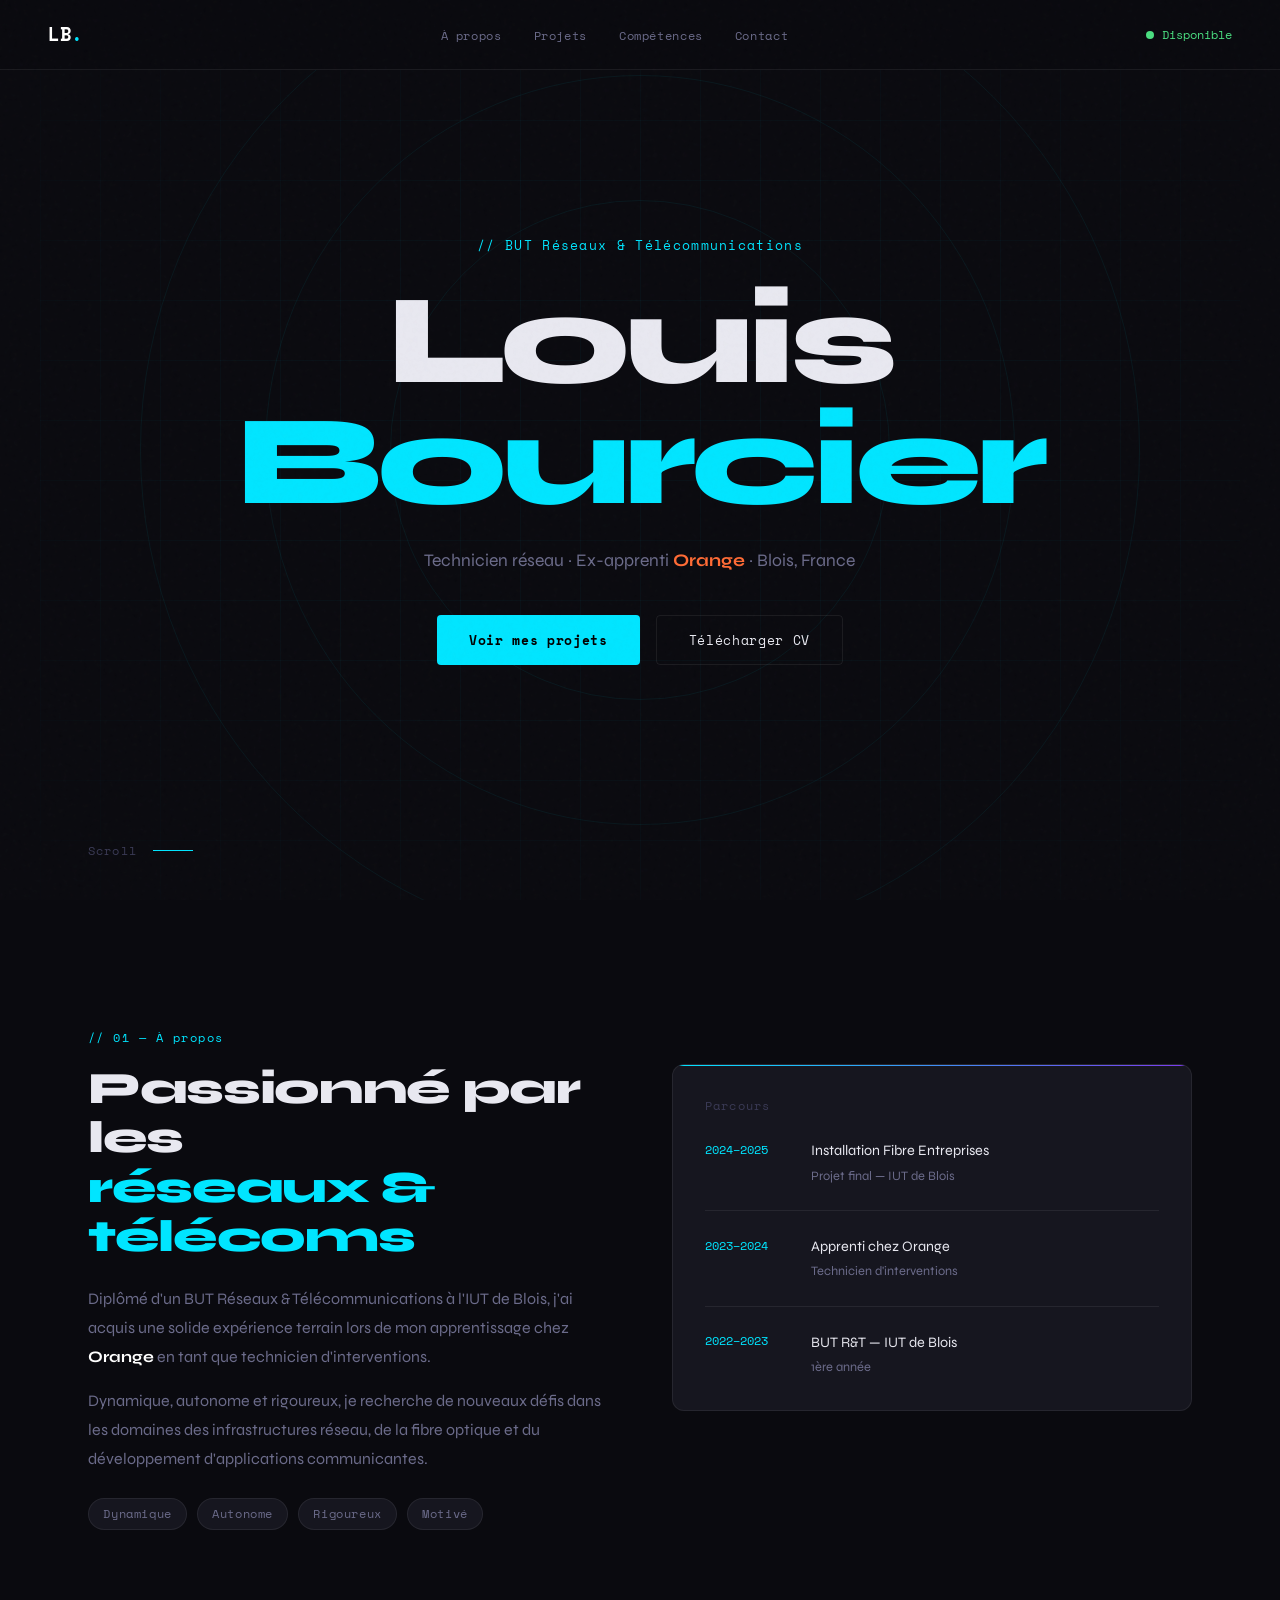
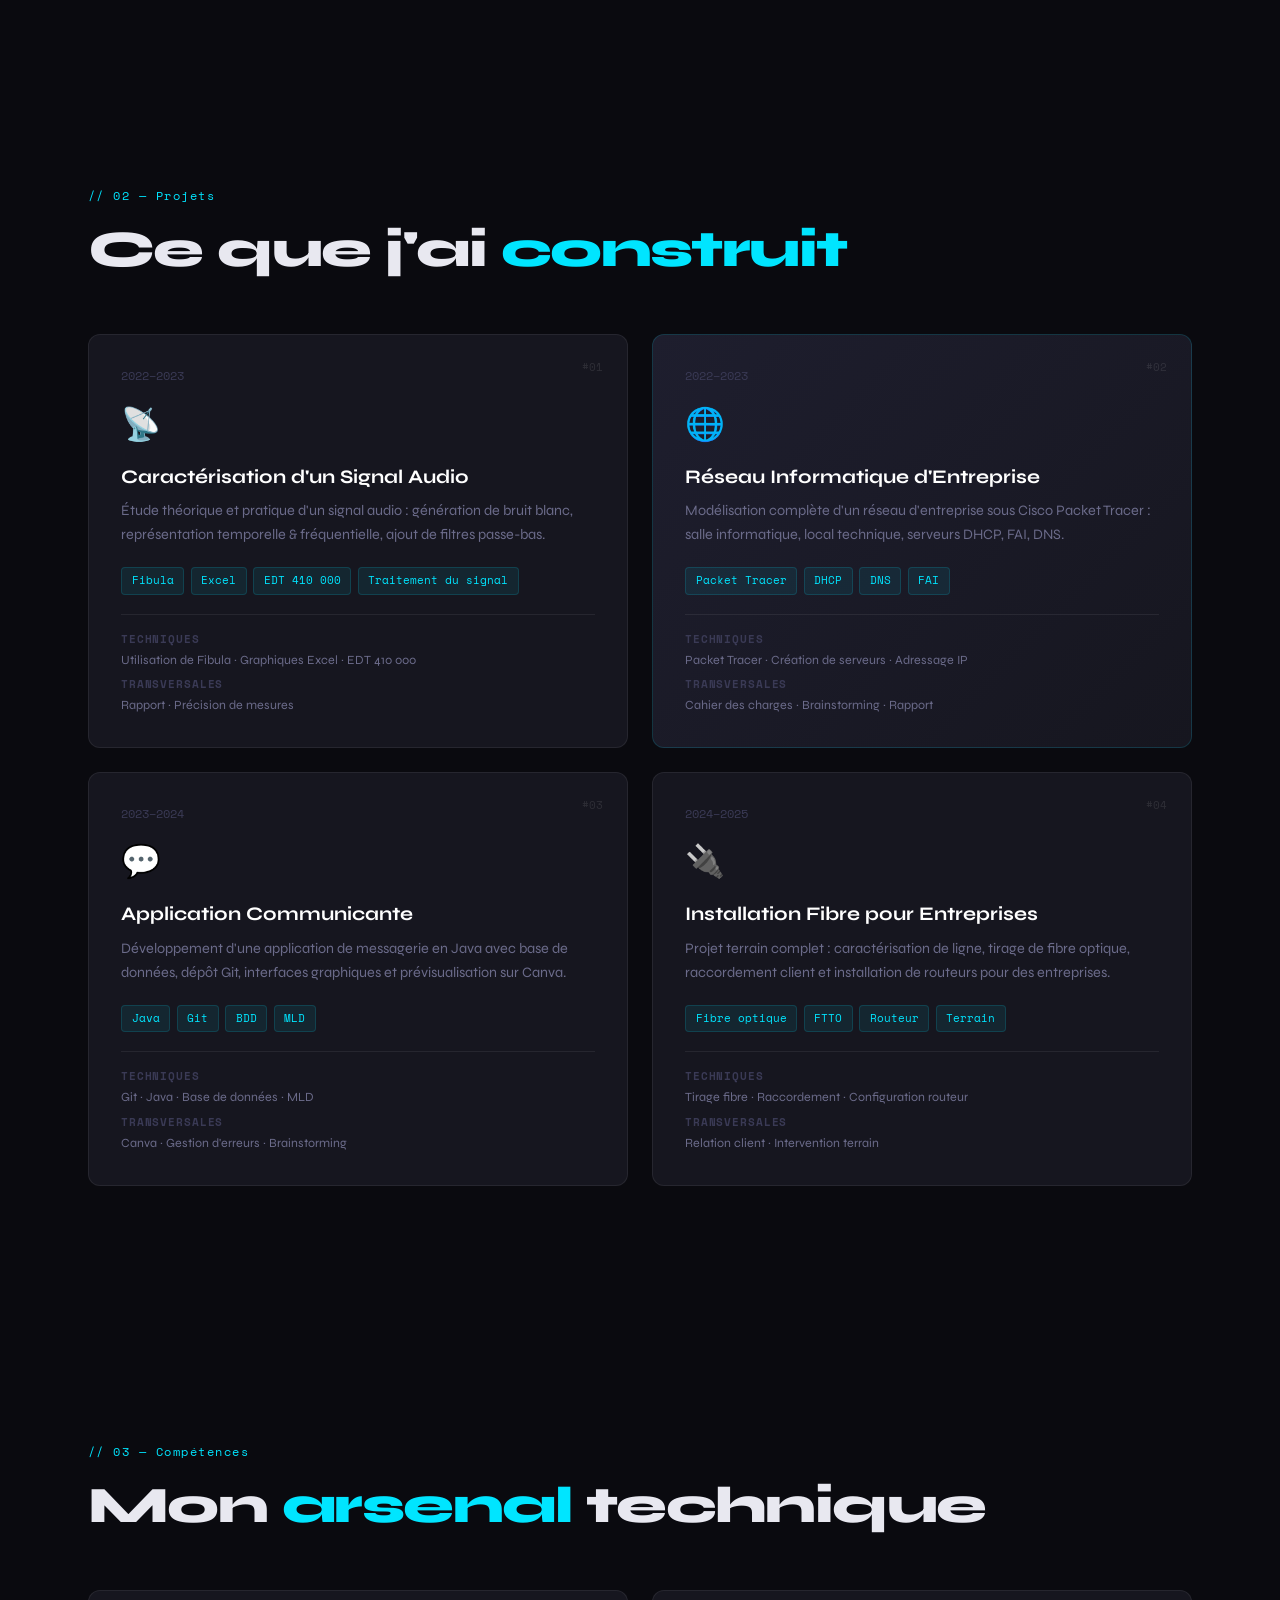
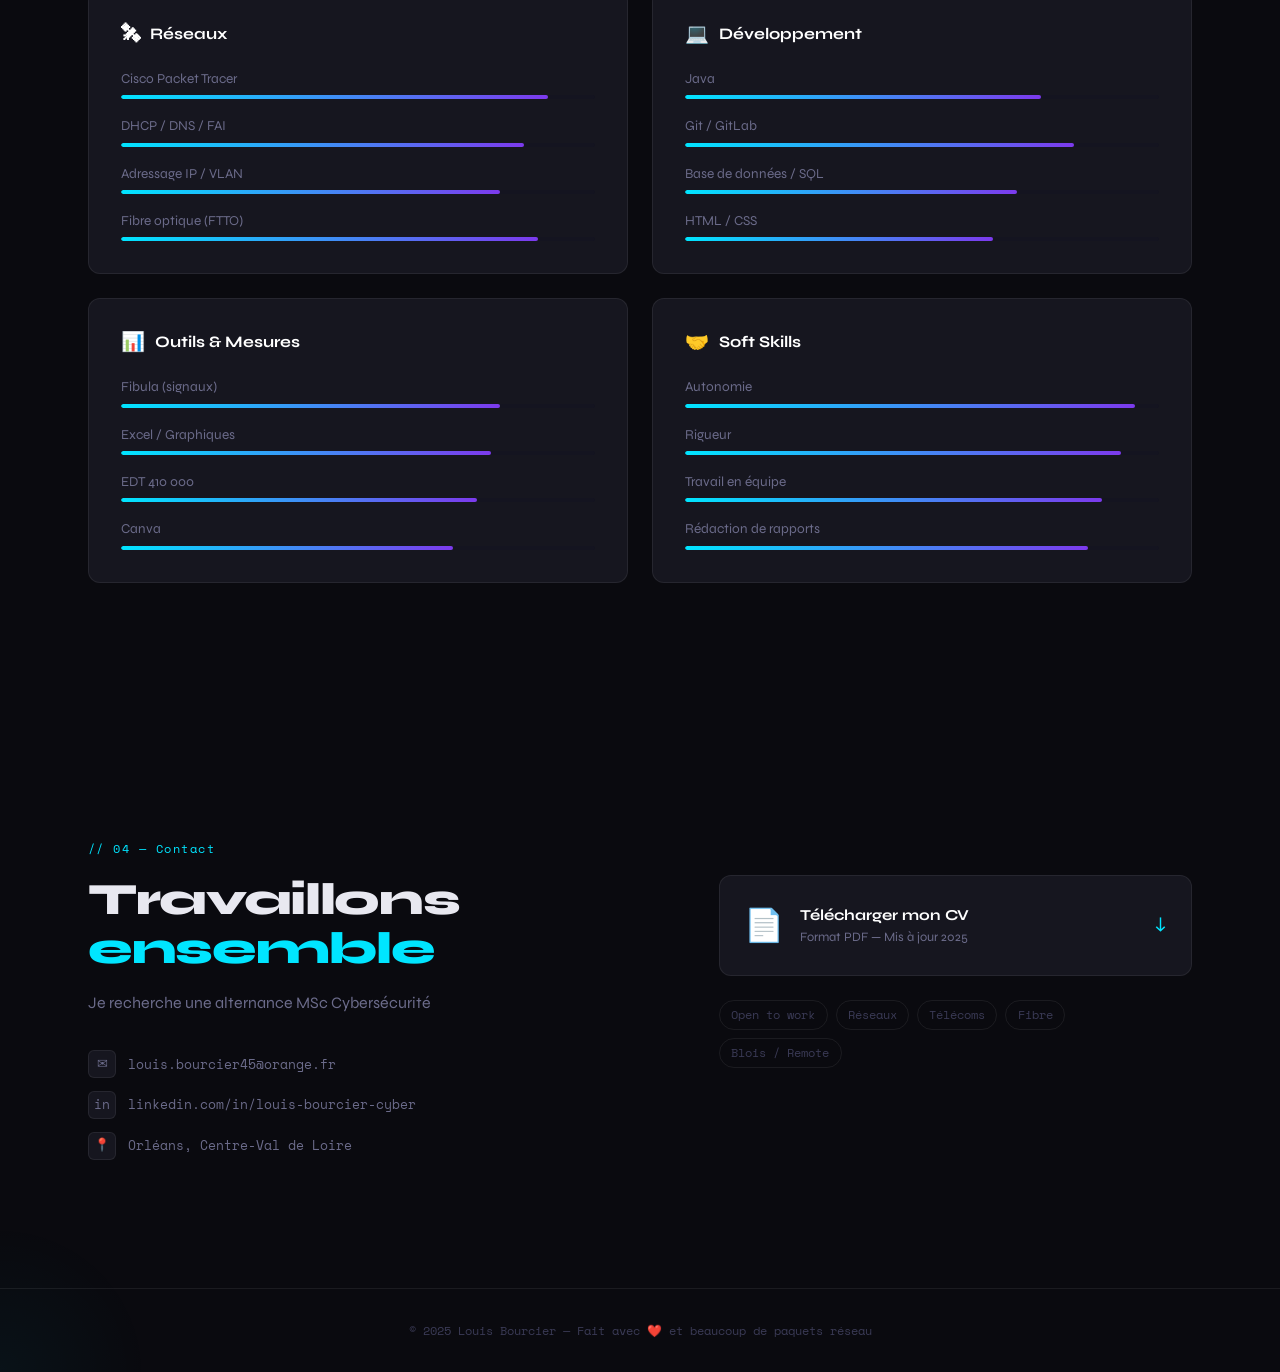
==== index.html @ 36429a31 "Suppression de vercel.json" ====
<!DOCTYPE html>
<html lang="fr">
<head>
  <meta charset="UTF-8" />
  <meta name="viewport" content="width=device-width, initial-scale=1.0" />
  <title>Louis Bourcier — Réseau & Télécommunications</title>
  <link rel="preconnect" href="https://fonts.googleapis.com">
  <link href="https://fonts.googleapis.com/css2?family=Space+Mono:wght@400;700&family=Syne:wght@400;600;800&display=swap" rel="stylesheet">
  <link rel="stylesheet" href="css/style.css" />
</head>
<body>

  <!-- NOISE OVERLAY -->
  <div class="noise"></div>

  <!-- NAV -->
  <nav id="nav">
    <div class="nav-logo">LB<span class="dot">.</span></div>
    <ul class="nav-links">
      <li><a href="#about">À propos</a></li>
      <li><a href="#projects">Projets</a></li>
      <li><a href="#skills">Compétences</a></li>
      <li><a href="#contact">Contact</a></li>
    </ul>
    <div class="nav-status"><span class="pulse"></span>Disponible</div>
  </nav>

  <!-- HERO -->
  <section id="hero">
    <div class="hero-grid-bg"></div>
    <div class="hero-content">
      <p class="hero-tag">// BUT Réseaux & Télécommunications</p>
      <h1 class="hero-title">
        <span class="line" data-delay="0">Louis</span>
        <span class="line accent" data-delay="100">Bourcier</span>
      </h1>
      <p class="hero-subtitle">Technicien réseau · Ex-apprenti <span class="orange">Orange</span> · Blois, France</p>
      <div class="hero-cta">
        <a href="#projects" class="btn btn-primary">Voir mes projets</a>
        <a href="cv.pdf" download class="btn btn-outline">Télécharger CV</a>
      </div>
    </div>
    <div class="hero-scroll">
      <span>Scroll</span>
      <div class="scroll-line"></div>
    </div>
    <div class="hero-deco">
      <div class="deco-ring r1"></div>
      <div class="deco-ring r2"></div>
      <div class="deco-ring r3"></div>
    </div>
  </section>

  <!-- ABOUT -->
  <section id="about">
    <div class="section-label">// 01 — À propos</div>
    <div class="about-grid">
      <div class="about-text">
        <h2>Passionné par les<br><em>réseaux & télécoms</em></h2>
        <p>Diplômé d'un BUT Réseaux & Télécommunications à l'IUT de Blois, j'ai acquis une solide expérience terrain lors de mon apprentissage chez <strong>Orange</strong> en tant que technicien d'interventions.</p>
        <p>Dynamique, autonome et rigoureux, je recherche de nouveaux défis dans les domaines des infrastructures réseau, de la fibre optique et du développement d'applications communicantes.</p>
        <div class="about-tags">
          <span>Dynamique</span>
          <span>Autonome</span>
          <span>Rigoureux</span>
          <span>Motivé</span>
        </div>
      </div>
      <div class="about-card">
        <div class="card-inner">
          <div class="card-label">Parcours</div>
          <ul class="timeline">
            <li>
              <span class="year">2024–2025</span>
              <span class="event">Installation Fibre Entreprises<br><small>Projet final — IUT de Blois</small></span>
            </li>
            <li>
              <span class="year">2023–2024</span>
              <span class="event">Apprenti chez Orange<br><small>Technicien d'interventions</small></span>
            </li>
            <li>
              <span class="year">2022–2023</span>
              <span class="event">BUT R&T — IUT de Blois<br><small>1ère année</small></span>
            </li>
          </ul>
        </div>
      </div>
    </div>
  </section>

  <!-- PROJECTS -->
  <section id="projects">
    <div class="section-label">// 02 — Projets</div>
    <h2 class="section-title">Ce que j'ai <em>construit</em></h2>
    <div class="projects-grid">

      <div class="project-card" data-index="01">
        <div class="project-year">2022–2023</div>
        <div class="project-icon">📡</div>
        <h3>Caractérisation d'un Signal Audio</h3>
        <p>Étude théorique et pratique d'un signal audio : génération de bruit blanc, représentation temporelle & fréquentielle, ajout de filtres passe-bas.</p>
        <div class="project-tags">
          <span>Fibula</span><span>Excel</span><span>EDT 410 000</span><span>Traitement du signal</span>
        </div>
        <div class="project-skills">
          <div><strong>Techniques</strong> Utilisation de Fibula · Graphiques Excel · EDT 410 000</div>
          <div><strong>Transversales</strong> Rapport · Précision de mesures</div>
        </div>
      </div>

      <div class="project-card featured" data-index="02">
        <div class="project-year">2022–2023</div>
        <div class="project-icon">🌐</div>
        <h3>Réseau Informatique d'Entreprise</h3>
        <p>Modélisation complète d'un réseau d'entreprise sous Cisco Packet Tracer : salle informatique, local technique, serveurs DHCP, FAI, DNS.</p>
        <div class="project-tags">
          <span>Packet Tracer</span><span>DHCP</span><span>DNS</span><span>FAI</span>
        </div>
        <div class="project-skills">
          <div><strong>Techniques</strong> Packet Tracer · Création de serveurs · Adressage IP</div>
          <div><strong>Transversales</strong> Cahier des charges · Brainstorming · Rapport</div>
        </div>
      </div>

      <div class="project-card" data-index="03">
        <div class="project-year">2023–2024</div>
        <div class="project-icon">💬</div>
        <h3>Application Communicante</h3>
        <p>Développement d'une application de messagerie en Java avec base de données, dépôt Git, interfaces graphiques et prévisualisation sur Canva.</p>
        <div class="project-tags">
          <span>Java</span><span>Git</span><span>BDD</span><span>MLD</span>
        </div>
        <div class="project-skills">
          <div><strong>Techniques</strong> Git · Java · Base de données · MLD</div>
          <div><strong>Transversales</strong> Canva · Gestion d'erreurs · Brainstorming</div>
        </div>
      </div>

      <div class="project-card" data-index="04">
        <div class="project-year">2024–2025</div>
        <div class="project-icon">🔌</div>
        <h3>Installation Fibre pour Entreprises</h3>
        <p>Projet terrain complet : caractérisation de ligne, tirage de fibre optique, raccordement client et installation de routeurs pour des entreprises.</p>
        <div class="project-tags">
          <span>Fibre optique</span><span>FTTO</span><span>Routeur</span><span>Terrain</span>
        </div>
        <div class="project-skills">
          <div><strong>Techniques</strong> Tirage fibre · Raccordement · Configuration routeur</div>
          <div><strong>Transversales</strong> Relation client · Intervention terrain</div>
        </div>
      </div>

    </div>
  </section>

  <!-- SKILLS -->
  <section id="skills">
    <div class="section-label">// 03 — Compétences</div>
    <h2 class="section-title">Mon <em>arsenal</em> technique</h2>
    <div class="skills-grid">
      <div class="skill-category">
        <h3><span class="cat-icon">🛰</span> Réseaux</h3>
        <ul>
          <li><span>Cisco Packet Tracer</span><div class="bar"><div style="width:90%"></div></div></li>
          <li><span>DHCP / DNS / FAI</span><div class="bar"><div style="width:85%"></div></div></li>
          <li><span>Adressage IP / VLAN</span><div class="bar"><div style="width:80%"></div></div></li>
          <li><span>Fibre optique (FTTO)</span><div class="bar"><div style="width:88%"></div></div></li>
        </ul>
      </div>
      <div class="skill-category">
        <h3><span class="cat-icon">💻</span> Développement</h3>
        <ul>
          <li><span>Java</span><div class="bar"><div style="width:75%"></div></div></li>
          <li><span>Git / GitLab</span><div class="bar"><div style="width:82%"></div></div></li>
          <li><span>Base de données / SQL</span><div class="bar"><div style="width:70%"></div></div></li>
          <li><span>HTML / CSS</span><div class="bar"><div style="width:65%"></div></div></li>
        </ul>
      </div>
      <div class="skill-category">
        <h3><span class="cat-icon">📊</span> Outils & Mesures</h3>
        <ul>
          <li><span>Fibula (signaux)</span><div class="bar"><div style="width:80%"></div></div></li>
          <li><span>Excel / Graphiques</span><div class="bar"><div style="width:78%"></div></div></li>
          <li><span>EDT 410 000</span><div class="bar"><div style="width:75%"></div></div></li>
          <li><span>Canva</span><div class="bar"><div style="width:70%"></div></div></li>
        </ul>
      </div>
      <div class="skill-category">
        <h3><span class="cat-icon">🤝</span> Soft Skills</h3>
        <ul>
          <li><span>Autonomie</span><div class="bar"><div style="width:95%"></div></div></li>
          <li><span>Rigueur</span><div class="bar"><div style="width:92%"></div></div></li>
          <li><span>Travail en équipe</span><div class="bar"><div style="width:88%"></div></div></li>
          <li><span>Rédaction de rapports</span><div class="bar"><div style="width:85%"></div></div></li>
        </ul>
      </div>
    </div>
  </section>

  <!-- CONTACT -->
  <section id="contact">
    <div class="section-label">// 04 — Contact</div>
    <div class="contact-wrapper">
      <div class="contact-left">
        <h2>Travaillons<br><em>ensemble</em></h2>
        <p>Je recherche une alternance MSc Cybersécurité</p>
        <div class="contact-info">
          <a href="mailto:louis.bourcier@email.com" class="contact-link">
            <span class="link-icon">✉</span>
            louis.bourcier45@orange.fr
          </a>
          <a href="https://linkedin.com/in/louisbourcier" target="_blank" class="contact-link">
            <span class="link-icon">in</span>
            linkedin.com/in/louis-bourcier-cyber
          </a>
          <div class="contact-link">
            <span class="link-icon">📍</span>
            Orléans, Centre-Val de Loire
          </div>
        </div>
      </div>
      <div class="contact-right">
        <a href="Curriculum-Vitae-BOURCIER-Louis.pdf" download class="cv-download-card">
          <div class="cv-icon">📄</div>
          <div>
            <strong>Télécharger mon CV</strong>
            <p>Format PDF — Mis à jour 2025</p>
          </div>
          <span class="cv-arrow">↓</span>
        </a>
        <div class="contact-tags">
          <span>Open to work</span>
          <span>Réseaux</span>
          <span>Télécoms</span>
          <span>Fibre</span>
          <span>Blois / Remote</span>
        </div>
      </div>
    </div>
  </section>

  <!-- FOOTER -->
  <footer>
    <p>© 2025 Louis Bourcier — Fait avec ❤️ et beaucoup de paquets réseau</p>
  </footer>

  <script src="js/script.js"></script>
</body>
</html>
---- css/style.css ----
/* ===========================
   VARIABLES & RESET
=========================== */
:root {
  --bg: #0a0a0f;
  --bg2: #0f0f1a;
  --bg3: #141420;
  --surface: #16161f;
  --surface2: #1e1e2e;
  --border: rgba(255,255,255,0.07);
  --accent: #00e5ff;
  --accent2: #7c3aed;
  --orange: #ff6b35;
  --text: #e8e8f0;
  --text-muted: #6b6b8a;
  --text-dim: #3a3a55;
  --font-display: 'Syne', sans-serif;
  --font-mono: 'Space Mono', monospace;
}

*, *::before, *::after { box-sizing: border-box; margin: 0; padding: 0; }

html { scroll-behavior: smooth; }

body {
  background: var(--bg);
  color: var(--text);
  font-family: var(--font-display);
  overflow-x: hidden;
  line-height: 1.6;
}

/* NOISE TEXTURE */
.noise {
  position: fixed; inset: 0; pointer-events: none; z-index: 9999;
  background-image: url("data:image/svg+xml,%3Csvg viewBox='0 0 200 200' xmlns='http://www.w3.org/2000/svg'%3E%3Cfilter id='n'%3E%3CfeTurbulence type='fractalNoise' baseFrequency='0.9' numOctaves='4' stitchTiles='stitch'/%3E%3C/filter%3E%3Crect width='100%25' height='100%25' filter='url(%23n)' opacity='0.04'/%3E%3C/svg%3E");
  opacity: 0.5;
}

/* ===========================
   TYPOGRAPHY
=========================== */
h1, h2, h3 { font-family: var(--font-display); line-height: 1.1; }
em { font-style: normal; color: var(--accent); }
strong { color: #fff; }
.accent { color: var(--accent); }
.orange { color: var(--orange); font-weight: 700; }

/* ===========================
   NAV
=========================== */
#nav {
  position: fixed; top: 0; left: 0; right: 0; z-index: 100;
  display: flex; align-items: center; justify-content: space-between;
  padding: 1.2rem 3rem;
  background: rgba(10,10,15,0.85);
  backdrop-filter: blur(16px);
  border-bottom: 1px solid var(--border);
  transition: all 0.3s ease;
}

.nav-logo {
  font-family: var(--font-mono);
  font-size: 1.2rem;
  font-weight: 700;
  color: #fff;
  letter-spacing: -0.02em;
}
.nav-logo .dot { color: var(--accent); }

.nav-links { display: flex; gap: 2rem; list-style: none; }
.nav-links a {
  font-family: var(--font-mono);
  font-size: 0.78rem;
  color: var(--text-muted);
  text-decoration: none;
  letter-spacing: 0.05em;
  transition: color 0.2s;
}
.nav-links a:hover { color: var(--accent); }

.nav-status {
  display: flex; align-items: center; gap: 0.5rem;
  font-family: var(--font-mono);
  font-size: 0.75rem;
  color: #4ade80;
}
.pulse {
  width: 8px; height: 8px; border-radius: 50%; background: #4ade80;
  animation: pulse 2s ease infinite;
}
@keyframes pulse {
  0%, 100% { opacity: 1; box-shadow: 0 0 0 0 rgba(74,222,128,0.4); }
  50% { opacity: 0.7; box-shadow: 0 0 0 6px rgba(74,222,128,0); }
}

/* ===========================
   HERO
=========================== */
#hero {
  position: relative; min-height: 100vh;
  display: flex; align-items: center; justify-content: center;
  overflow: hidden;
  padding: 0 3rem;
}

.hero-grid-bg {
  position: absolute; inset: 0;
  background-image:
    linear-gradient(rgba(0,229,255,0.03) 1px, transparent 1px),
    linear-gradient(90deg, rgba(0,229,255,0.03) 1px, transparent 1px);
  background-size: 60px 60px;
  mask-image: radial-gradient(ellipse 80% 80% at 50% 50%, black 40%, transparent 100%);
}

.hero-content {
  position: relative; z-index: 2;
  text-align: center; max-width: 860px;
}

.hero-tag {
  font-family: var(--font-mono);
  font-size: 0.82rem;
  color: var(--accent);
  letter-spacing: 0.1em;
  margin-bottom: 1.5rem;
  opacity: 0; animation: fadeUp 0.6s 0.2s forwards;
}

.hero-title {
  font-size: clamp(4rem, 10vw, 9rem);
  font-weight: 800;
  line-height: 0.95;
  letter-spacing: -0.04em;
  margin-bottom: 1.5rem;
}

.hero-title .line {
  display: block;
  opacity: 0;
  transform: translateY(40px);
  animation: fadeUp 0.7s forwards;
}
.hero-title .line:nth-child(1) { animation-delay: 0.3s; }
.hero-title .line:nth-child(2) { animation-delay: 0.5s; }

.hero-subtitle {
  font-size: 1.1rem;
  color: var(--text-muted);
  margin-bottom: 2.5rem;
  opacity: 0; animation: fadeUp 0.6s 0.7s forwards;
}

.hero-cta {
  display: flex; gap: 1rem; justify-content: center;
  opacity: 0; animation: fadeUp 0.6s 0.9s forwards;
}

/* BUTTONS */
.btn {
  display: inline-flex; align-items: center; gap: 0.5rem;
  padding: 0.85rem 2rem;
  font-family: var(--font-mono);
  font-size: 0.82rem;
  letter-spacing: 0.05em;
  text-decoration: none;
  border-radius: 4px;
  transition: all 0.25s ease;
  cursor: pointer;
}
.btn-primary {
  background: var(--accent);
  color: #000;
  font-weight: 700;
}
.btn-primary:hover {
  background: #fff;
  transform: translateY(-2px);
  box-shadow: 0 0 30px rgba(0,229,255,0.4);
}
.btn-outline {
  border: 1px solid var(--border);
  color: var(--text);
  background: transparent;
}
.btn-outline:hover {
  border-color: var(--accent);
  color: var(--accent);
  transform: translateY(-2px);
}

/* SCROLL INDICATOR */
.hero-scroll {
  position: absolute; bottom: 2.5rem; left: 3rem;
  display: flex; align-items: center; gap: 1rem;
  font-family: var(--font-mono);
  font-size: 0.72rem;
  color: var(--text-dim);
  letter-spacing: 0.1em;
  opacity: 0; animation: fadeUp 0.6s 1.2s forwards;
}
.scroll-line {
  width: 40px; height: 1px; background: var(--text-dim);
  position: relative; overflow: hidden;
}
.scroll-line::after {
  content: ''; position: absolute; inset: 0;
  background: var(--accent);
  animation: scrollSlide 2s 1.5s ease-in-out infinite;
}
@keyframes scrollSlide {
  0% { transform: translateX(-100%); }
  50% { transform: translateX(0); }
  100% { transform: translateX(100%); }
}

/* HERO DECO RINGS */
.hero-deco { position: absolute; inset: 0; pointer-events: none; }
.deco-ring {
  position: absolute; border-radius: 50%;
  border: 1px solid rgba(0,229,255,0.06);
  animation: rotate 20s linear infinite;
}
.r1 { width: 500px; height: 500px; top: 50%; left: 50%; transform: translate(-50%,-50%); }
.r2 { width: 750px; height: 750px; top: 50%; left: 50%; transform: translate(-50%,-50%); animation-duration: 35s; animation-direction: reverse; }
.r3 { width: 1000px; height: 1000px; top: 50%; left: 50%; transform: translate(-50%,-50%); animation-duration: 50s; }
@keyframes rotate {
  from { transform: translate(-50%,-50%) rotate(0deg); }
  to { transform: translate(-50%,-50%) rotate(360deg); }
}

/* ===========================
   SECTION COMMON
=========================== */
section {
  padding: 8rem 3rem;
  max-width: 1200px;
  margin: 0 auto;
}

.section-label {
  font-family: var(--font-mono);
  font-size: 0.78rem;
  color: var(--accent);
  letter-spacing: 0.12em;
  margin-bottom: 1rem;
}

.section-title {
  font-size: clamp(2.2rem, 4vw, 3.5rem);
  font-weight: 800;
  letter-spacing: -0.03em;
  margin-bottom: 3.5rem;
}

/* ===========================
   ABOUT
=========================== */
.about-grid {
  display: grid;
  grid-template-columns: 1fr 1fr;
  gap: 4rem;
  align-items: start;
}

.about-text h2 {
  font-size: clamp(2rem, 3.5vw, 2.8rem);
  font-weight: 800;
  letter-spacing: -0.03em;
  margin-bottom: 1.5rem;
}

.about-text p {
  color: var(--text-muted);
  margin-bottom: 1rem;
  line-height: 1.8;
}

.about-tags {
  display: flex; flex-wrap: wrap; gap: 0.6rem;
  margin-top: 1.5rem;
}
.about-tags span {
  font-family: var(--font-mono);
  font-size: 0.75rem;
  padding: 0.35rem 0.9rem;
  border: 1px solid var(--border);
  border-radius: 100px;
  color: var(--text-muted);
  background: var(--surface);
  letter-spacing: 0.05em;
}

.about-card {
  background: var(--surface);
  border: 1px solid var(--border);
  border-radius: 12px;
  padding: 2rem;
  position: relative;
  overflow: hidden;
}
.about-card::before {
  content: ''; position: absolute;
  top: -1px; left: 0; right: 0; height: 2px;
  background: linear-gradient(90deg, var(--accent), var(--accent2));
}

.card-label {
  font-family: var(--font-mono);
  font-size: 0.72rem;
  color: var(--text-dim);
  letter-spacing: 0.1em;
  margin-bottom: 1.5rem;
}

.timeline { list-style: none; display: flex; flex-direction: column; gap: 1.5rem; }
.timeline li {
  display: flex; gap: 1rem; align-items: flex-start;
  padding-bottom: 1.5rem;
  border-bottom: 1px solid var(--border);
}
.timeline li:last-child { border-bottom: none; padding-bottom: 0; }

.year {
  font-family: var(--font-mono);
  font-size: 0.72rem;
  color: var(--accent);
  white-space: nowrap;
  padding-top: 0.1rem;
  min-width: 90px;
}

.event { font-size: 0.9rem; color: var(--text); }
.event small { display: block; color: var(--text-muted); font-size: 0.8rem; margin-top: 0.2rem; }

/* ===========================
   PROJECTS
=========================== */
#projects { max-width: 1200px; }

.projects-grid {
  display: grid;
  grid-template-columns: repeat(2, 1fr);
  gap: 1.5rem;
}

.project-card {
  background: var(--surface);
  border: 1px solid var(--border);
  border-radius: 12px;
  padding: 2rem;
  position: relative;
  overflow: hidden;
  transition: all 0.3s ease;
  cursor: default;
}

.project-card::after {
  content: ''; position: absolute;
  inset: 0; border-radius: 12px;
  background: radial-gradient(circle at 50% 0%, rgba(0,229,255,0.05), transparent 60%);
  opacity: 0; transition: opacity 0.3s;
}

.project-card:hover { border-color: rgba(0,229,255,0.25); transform: translateY(-4px); }
.project-card:hover::after { opacity: 1; }

.project-card.featured {
  border-color: rgba(0,229,255,0.15);
  background: linear-gradient(135deg, var(--surface2), var(--surface));
}

.project-index {
  position: absolute; top: 1.5rem; right: 1.5rem;
  font-family: var(--font-mono);
  font-size: 0.72rem;
  color: var(--text-dim);
}

.project-year {
  font-family: var(--font-mono);
  font-size: 0.72rem;
  color: var(--text-dim);
  margin-bottom: 0.8rem;
}

.project-icon {
  font-size: 2rem;
  margin-bottom: 1rem;
  display: block;
}

.project-card h3 {
  font-size: 1.2rem;
  font-weight: 700;
  margin-bottom: 0.75rem;
  color: #fff;
}

.project-card p {
  font-size: 0.9rem;
  color: var(--text-muted);
  line-height: 1.7;
  margin-bottom: 1.2rem;
}

.project-tags {
  display: flex; flex-wrap: wrap; gap: 0.4rem;
  margin-bottom: 1.2rem;
}
.project-tags span {
  font-family: var(--font-mono);
  font-size: 0.68rem;
  padding: 0.25rem 0.6rem;
  background: rgba(0,229,255,0.08);
  border: 1px solid rgba(0,229,255,0.15);
  border-radius: 4px;
  color: var(--accent);
}

.project-skills {
  border-top: 1px solid var(--border);
  padding-top: 1rem;
  display: flex; flex-direction: column; gap: 0.4rem;
}
.project-skills div {
  font-size: 0.78rem;
  color: var(--text-muted);
}
.project-skills strong {
  font-family: var(--font-mono);
  font-size: 0.68rem;
  color: var(--text-dim);
  text-transform: uppercase;
  letter-spacing: 0.08em;
  display: block;
  margin-bottom: 0.1rem;
}

/* ===========================
   SKILLS
=========================== */
.skills-grid {
  display: grid;
  grid-template-columns: repeat(2, 1fr);
  gap: 1.5rem;
}

.skill-category {
  background: var(--surface);
  border: 1px solid var(--border);
  border-radius: 12px;
  padding: 2rem;
}

.skill-category h3 {
  font-size: 1rem;
  font-weight: 700;
  margin-bottom: 1.5rem;
  display: flex; align-items: center; gap: 0.6rem;
  color: #fff;
}
.cat-icon { font-size: 1.2rem; }

.skill-category ul { list-style: none; display: flex; flex-direction: column; gap: 1rem; }

.skill-category li {
  display: flex; flex-direction: column; gap: 0.35rem;
}

.skill-category li span {
  font-size: 0.85rem;
  color: var(--text-muted);
}

.bar {
  height: 4px; background: var(--bg3); border-radius: 2px; overflow: hidden;
}
.bar div {
  height: 100%;
  background: linear-gradient(90deg, var(--accent), var(--accent2));
  border-radius: 2px;
  transform: scaleX(0);
  transform-origin: left;
  transition: transform 1s cubic-bezier(0.16, 1, 0.3, 1);
}
.bar.animated div { transform: scaleX(1); }

/* ===========================
   CONTACT
=========================== */
#contact { max-width: 1200px; }

.contact-wrapper {
  display: grid;
  grid-template-columns: 1.2fr 1fr;
  gap: 4rem;
  align-items: start;
}

.contact-left h2 {
  font-size: clamp(2rem, 3.5vw, 3rem);
  font-weight: 800;
  letter-spacing: -0.03em;
  margin-bottom: 1rem;
}

.contact-left p {
  color: var(--text-muted);
  line-height: 1.8;
  margin-bottom: 2rem;
}

.contact-info { display: flex; flex-direction: column; gap: 0.8rem; }

.contact-link {
  display: flex; align-items: center; gap: 0.75rem;
  font-family: var(--font-mono);
  font-size: 0.82rem;
  color: var(--text-muted);
  text-decoration: none;
  transition: color 0.2s;
}
.contact-link:hover { color: var(--accent); }

.link-icon {
  width: 28px; height: 28px;
  display: flex; align-items: center; justify-content: center;
  background: var(--surface);
  border: 1px solid var(--border);
  border-radius: 6px;
  font-size: 0.8rem;
  flex-shrink: 0;
}

.cv-download-card {
  display: flex; align-items: center; gap: 1rem;
  background: var(--surface);
  border: 1px solid var(--border);
  border-radius: 12px;
  padding: 1.5rem;
  text-decoration: none;
  color: var(--text);
  transition: all 0.25s ease;
  margin-bottom: 1.5rem;
}
.cv-download-card:hover {
  border-color: var(--accent);
  transform: translateY(-2px);
  box-shadow: 0 8px 30px rgba(0,229,255,0.1);
}
.cv-icon { font-size: 2rem; }
.cv-download-card strong { display: block; font-size: 0.95rem; color: #fff; }
.cv-download-card p { font-size: 0.8rem; color: var(--text-muted); margin: 0; }
.cv-arrow {
  margin-left: auto;
  font-size: 1.2rem;
  color: var(--accent);
}

.contact-tags {
  display: flex; flex-wrap: wrap; gap: 0.5rem;
}
.contact-tags span {
  font-family: var(--font-mono);
  font-size: 0.72rem;
  padding: 0.3rem 0.7rem;
  border: 1px solid var(--border);
  border-radius: 100px;
  color: var(--text-dim);
}

/* ===========================
   FOOTER
=========================== */
footer {
  text-align: center;
  padding: 2rem;
  border-top: 1px solid var(--border);
  font-family: var(--font-mono);
  font-size: 0.75rem;
  color: var(--text-dim);
}

/* ===========================
   ANIMATIONS
=========================== */
@keyframes fadeUp {
  from { opacity: 0; transform: translateY(30px); }
  to { opacity: 1; transform: translateY(0); }
}

.reveal {
  opacity: 0;
  transform: translateY(30px);
  transition: opacity 0.7s ease, transform 0.7s ease;
}
.reveal.visible {
  opacity: 1;
  transform: translateY(0);
}

/* ===========================
   RESPONSIVE
=========================== */
@media (max-width: 900px) {
  #nav { padding: 1rem 1.5rem; }
  .nav-links { display: none; }

  section { padding: 5rem 1.5rem; }

  .about-grid,
  .projects-grid,
  .skills-grid,
  .contact-wrapper {
    grid-template-columns: 1fr;
  }

  .hero-title { font-size: clamp(3rem, 14vw, 5rem); }
  .hero-cta { flex-direction: column; align-items: center; }
  .hero-scroll { display: none; }
}

@media (max-width: 600px) {
  .deco-ring { display: none; }
}
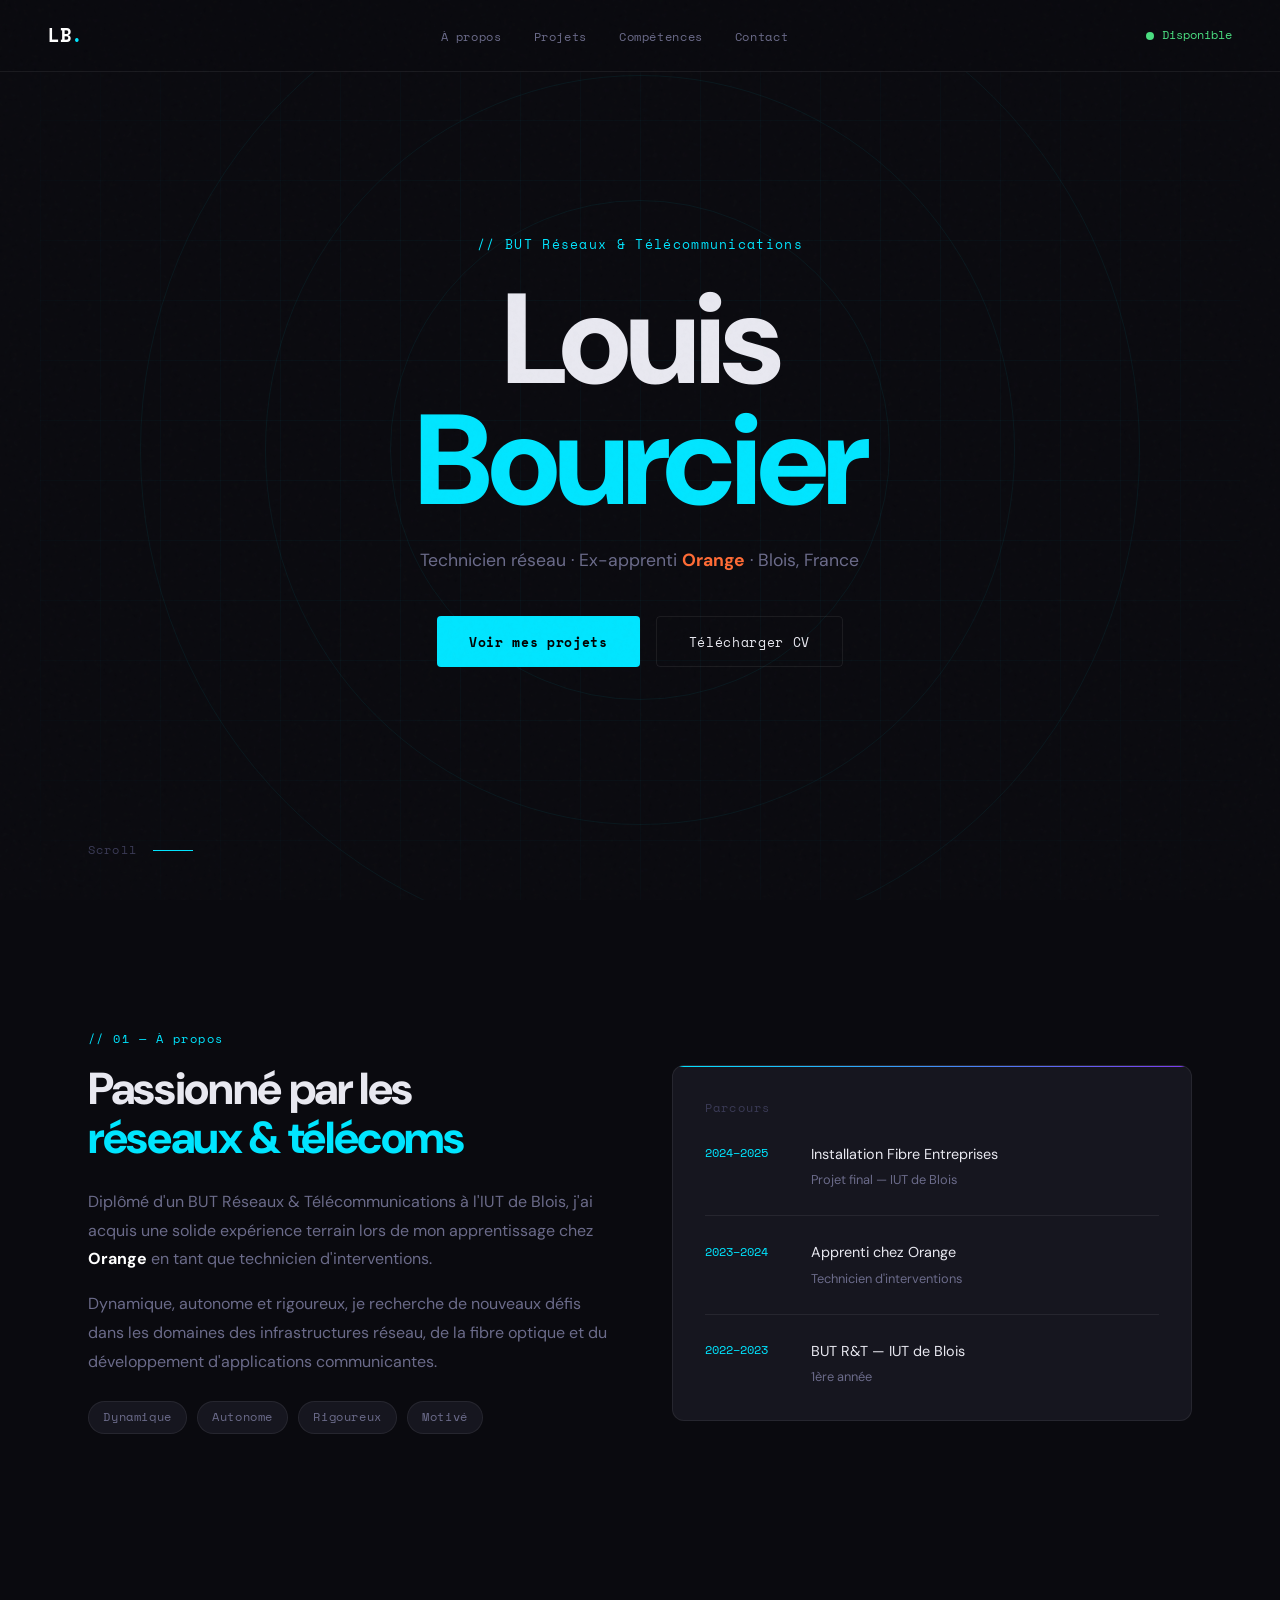
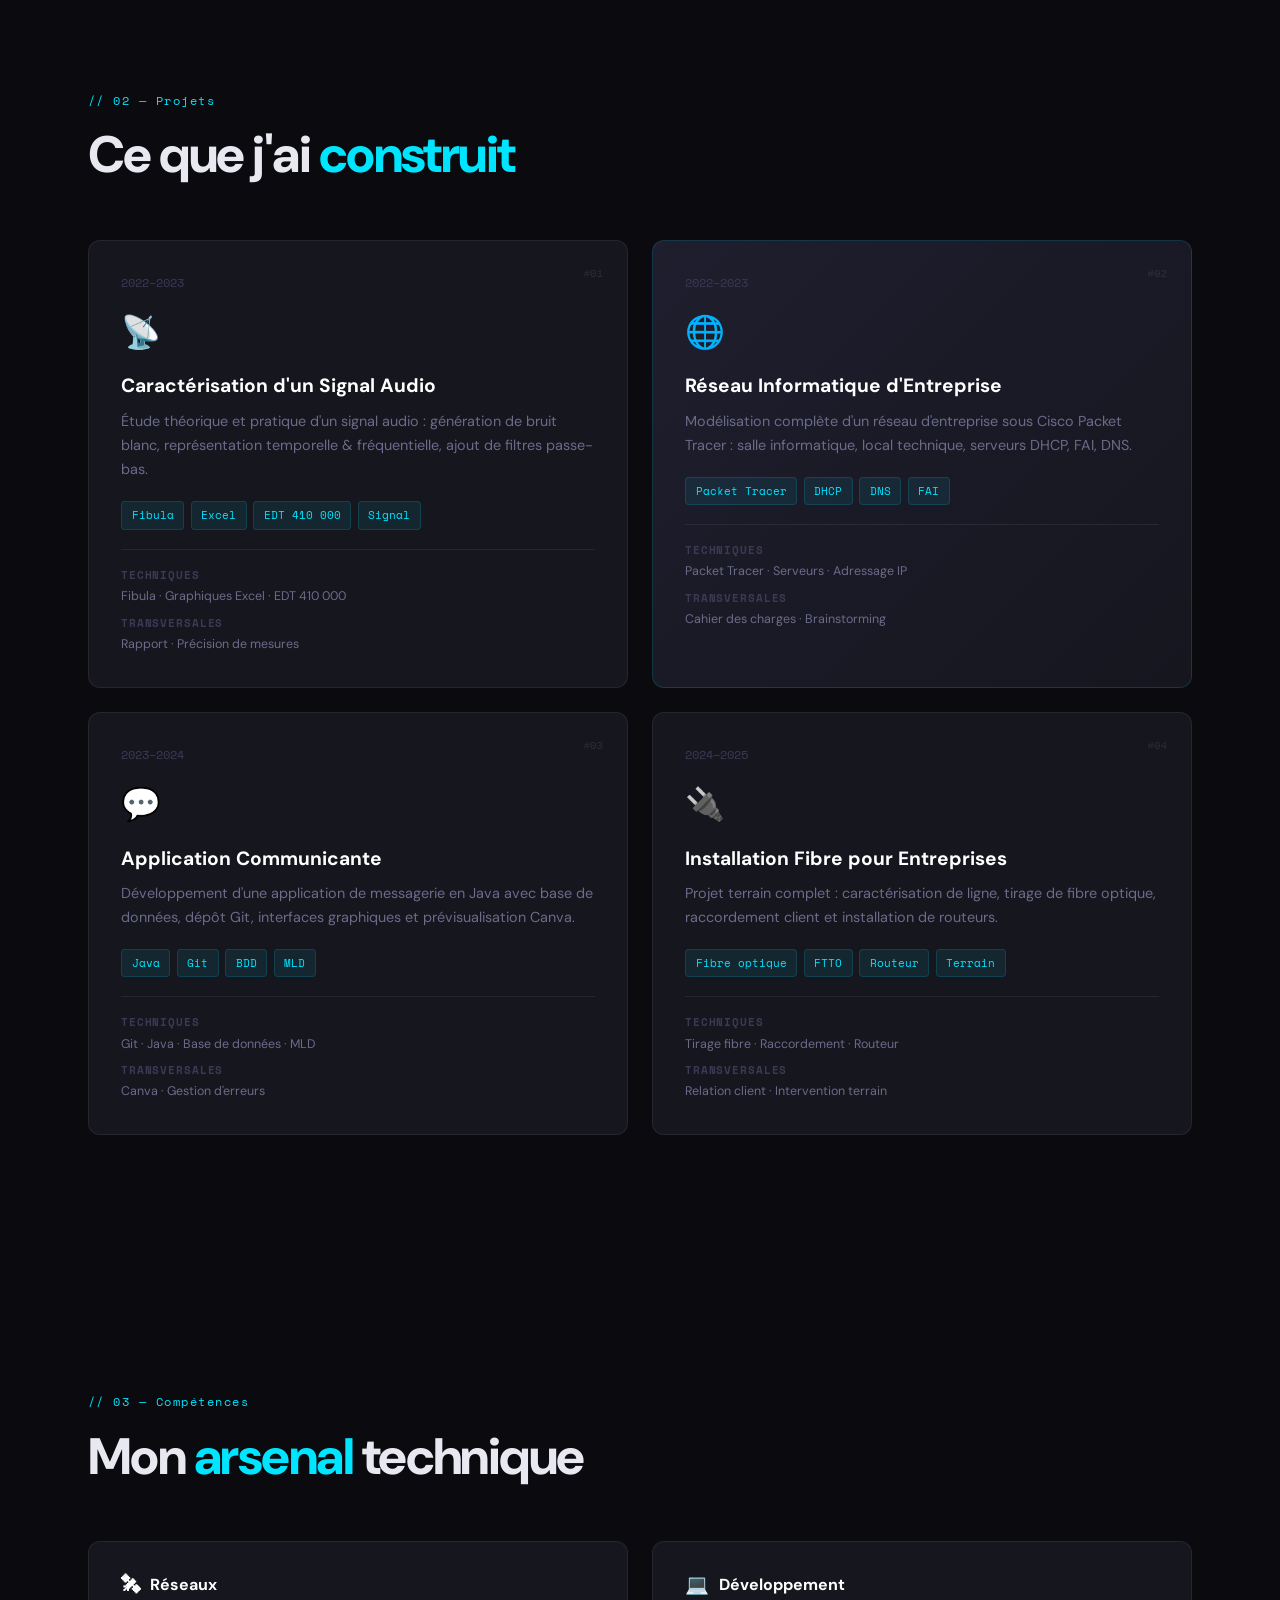
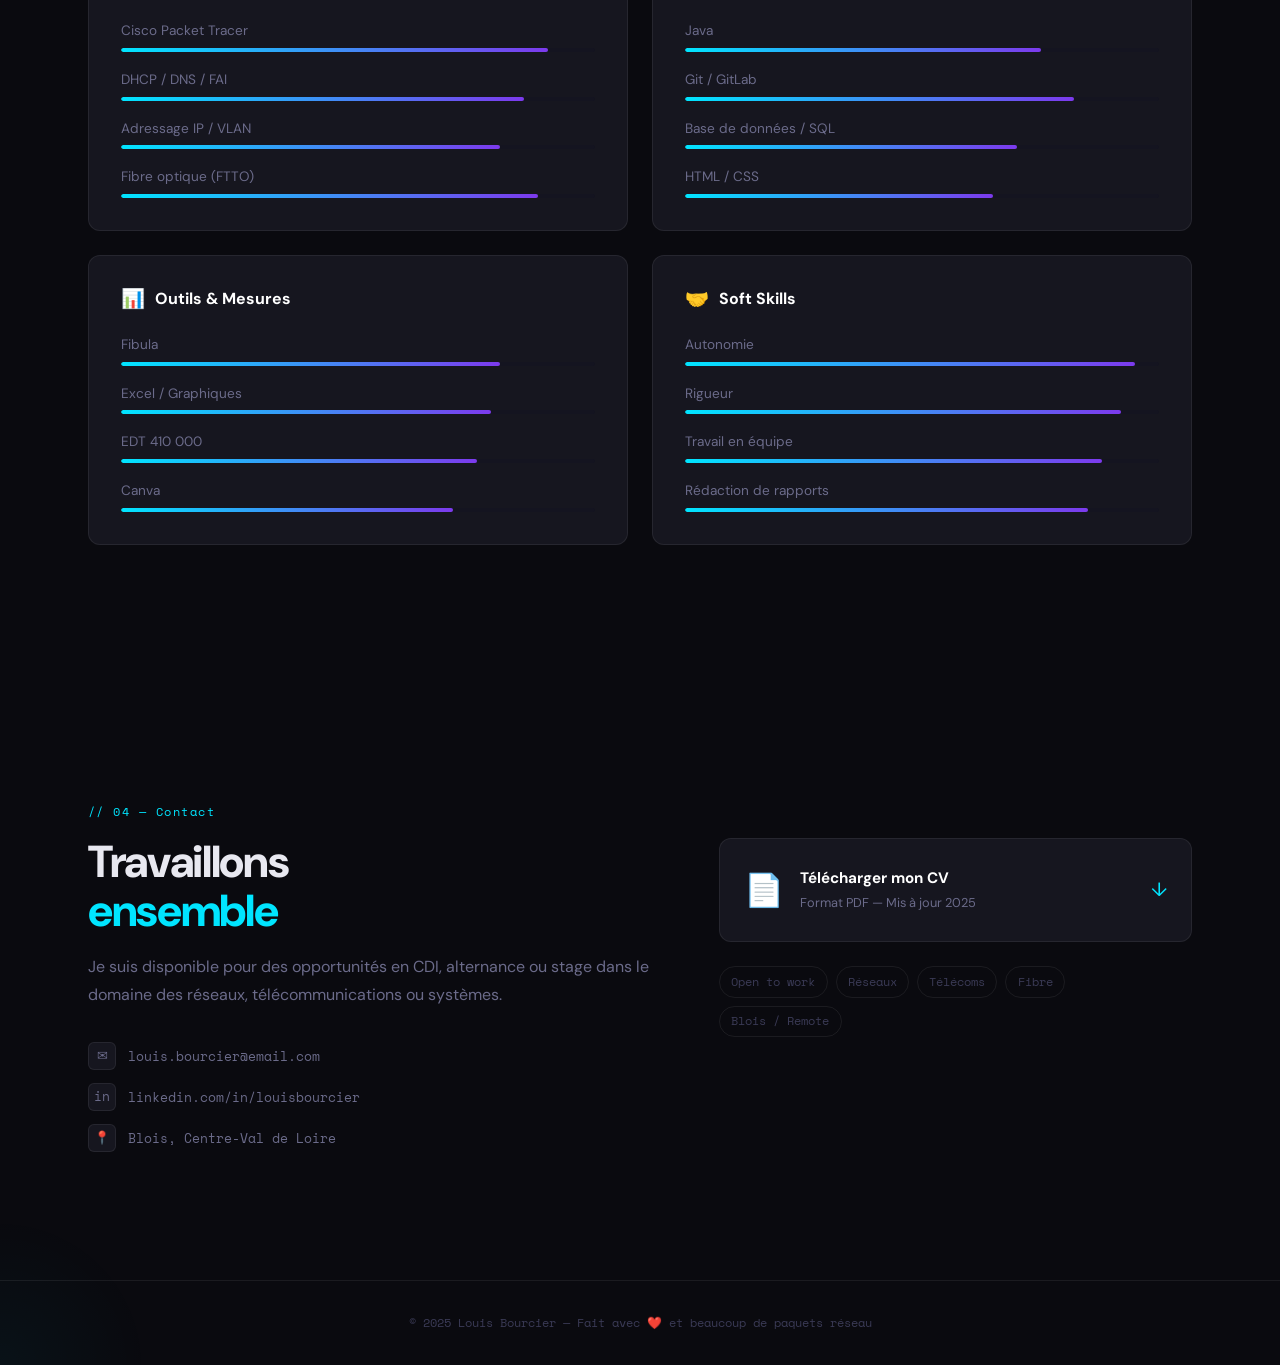
==== commit 7c32d768: "Modification index.html" ====
--- a/index.html
+++ b/index.html
@@ -5,15 +5,199 @@
   <meta name="viewport" content="width=device-width, initial-scale=1.0" />
   <title>Louis Bourcier — Réseau & Télécommunications</title>
   <link rel="preconnect" href="https://fonts.googleapis.com">
-  <link href="https://fonts.googleapis.com/css2?family=Space+Mono:wght@400;700&family=Syne:wght@400;600;800&display=swap" rel="stylesheet">
-  <link rel="stylesheet" href="css/style.css" />
+  <link href="https://fonts.googleapis.com/css2?family=Space+Mono:wght@400;700&family=DM+Sans:ital,opsz,wght@0,9..40,300;0,9..40,400;0,9..40,600;0,9..40,700;0,9..40,800;1,9..40,300&display=swap" rel="stylesheet">
+<style>
+:root {
+  --bg: #0a0a0f;
+  --bg2: #0f0f1a;
+  --bg3: #141420;
+  --surface: #16161f;
+  --surface2: #1e1e2e;
+  --border: rgba(255,255,255,0.07);
+  --accent: #00e5ff;
+  --accent2: #7c3aed;
+  --orange: #ff6b35;
+  --text: #e8e8f0;
+  --text-muted: #6b6b8a;
+  --text-dim: #3a3a55;
+  --font-display: 'DM Sans', sans-serif;
+  --font-mono: 'Space Mono', monospace;
+}
+*, *::before, *::after { box-sizing: border-box; margin: 0; padding: 0; }
+html { scroll-behavior: smooth; }
+body {
+  background: var(--bg);
+  color: var(--text);
+  font-family: var(--font-display);
+  overflow-x: hidden;
+  line-height: 1.7;
+  font-size: 16px;
+  -webkit-font-smoothing: antialiased;
+  -moz-osx-font-smoothing: grayscale;
+}
+.noise {
+  position: fixed; inset: 0; pointer-events: none; z-index: 9999;
+  background-image: url("data:image/svg+xml,%3Csvg viewBox='0 0 200 200' xmlns='http://www.w3.org/2000/svg'%3E%3Cfilter id='n'%3E%3CfeTurbulence type='fractalNoise' baseFrequency='0.9' numOctaves='4' stitchTiles='stitch'/%3E%3C/filter%3E%3Crect width='100%25' height='100%25' filter='url(%23n)' opacity='0.04'/%3E%3C/svg%3E");
+  opacity: 0.5;
+}
+h1, h2, h3 { font-family: var(--font-display); line-height: 1.1; }
+em { font-style: normal; color: var(--accent); }
+strong { color: #fff; }
+.accent { color: var(--accent); }
+.orange { color: var(--orange); font-weight: 700; }
+
+/* NAV */
+#nav {
+  position: fixed; top: 0; left: 0; right: 0; z-index: 100;
+  display: flex; align-items: center; justify-content: space-between;
+  padding: 1.2rem 3rem;
+  background: rgba(10,10,15,0.85);
+  backdrop-filter: blur(16px);
+  border-bottom: 1px solid var(--border);
+  transition: all 0.3s ease;
+}
+.nav-logo { font-family: var(--font-mono); font-size: 1.2rem; font-weight: 700; color: #fff; letter-spacing: -0.02em; }
+.nav-logo .dot { color: var(--accent); }
+.nav-links { display: flex; gap: 2rem; list-style: none; }
+.nav-links a { font-family: var(--font-mono); font-size: 0.78rem; color: var(--text-muted); text-decoration: none; letter-spacing: 0.05em; transition: color 0.2s; }
+.nav-links a:hover { color: var(--accent); }
+.nav-status { display: flex; align-items: center; gap: 0.5rem; font-family: var(--font-mono); font-size: 0.75rem; color: #4ade80; }
+.pulse { width: 8px; height: 8px; border-radius: 50%; background: #4ade80; animation: pulse 2s ease infinite; }
+@keyframes pulse {
+  0%, 100% { opacity: 1; box-shadow: 0 0 0 0 rgba(74,222,128,0.4); }
+  50% { opacity: 0.7; box-shadow: 0 0 0 6px rgba(74,222,128,0); }
+}
+
+/* HERO */
+#hero {
+  position: relative; min-height: 100vh;
+  display: flex; align-items: center; justify-content: center;
+  overflow: hidden; padding: 0 3rem;
+}
+.hero-grid-bg {
+  position: absolute; inset: 0;
+  background-image: linear-gradient(rgba(0,229,255,0.03) 1px, transparent 1px), linear-gradient(90deg, rgba(0,229,255,0.03) 1px, transparent 1px);
+  background-size: 60px 60px;
+  mask-image: radial-gradient(ellipse 80% 80% at 50% 50%, black 40%, transparent 100%);
+}
+.hero-content { position: relative; z-index: 2; text-align: center; max-width: 860px; }
+.hero-tag { font-family: var(--font-mono); font-size: 0.82rem; color: var(--accent); letter-spacing: 0.1em; margin-bottom: 1.5rem; opacity: 0; animation: fadeUp 0.6s 0.2s forwards; }
+.hero-title { font-size: clamp(4rem, 10vw, 9rem); font-weight: 800; line-height: 0.95; letter-spacing: -0.04em; margin-bottom: 1.5rem; }
+.hero-title .line { display: block; opacity: 0; transform: translateY(40px); animation: fadeUp 0.7s forwards; }
+.hero-title .line:nth-child(1) { animation-delay: 0.3s; }
+.hero-title .line:nth-child(2) { animation-delay: 0.5s; }
+.hero-subtitle { font-size: 1.1rem; color: var(--text-muted); margin-bottom: 2.5rem; opacity: 0; animation: fadeUp 0.6s 0.7s forwards; }
+.hero-cta { display: flex; gap: 1rem; justify-content: center; opacity: 0; animation: fadeUp 0.6s 0.9s forwards; }
+.btn { display: inline-flex; align-items: center; gap: 0.5rem; padding: 0.85rem 2rem; font-family: var(--font-mono); font-size: 0.82rem; letter-spacing: 0.05em; text-decoration: none; border-radius: 4px; transition: all 0.25s ease; cursor: pointer; border: none; }
+.btn-primary { background: var(--accent); color: #000; font-weight: 700; }
+.btn-primary:hover { background: #fff; transform: translateY(-2px); box-shadow: 0 0 30px rgba(0,229,255,0.4); }
+.btn-outline { border: 1px solid var(--border); color: var(--text); background: transparent; }
+.btn-outline:hover { border-color: var(--accent); color: var(--accent); transform: translateY(-2px); }
+.hero-scroll { position: absolute; bottom: 2.5rem; left: 3rem; display: flex; align-items: center; gap: 1rem; font-family: var(--font-mono); font-size: 0.72rem; color: var(--text-dim); letter-spacing: 0.1em; opacity: 0; animation: fadeUp 0.6s 1.2s forwards; }
+.scroll-line { width: 40px; height: 1px; background: var(--text-dim); position: relative; overflow: hidden; }
+.scroll-line::after { content: ''; position: absolute; inset: 0; background: var(--accent); animation: scrollSlide 2s 1.5s ease-in-out infinite; }
+@keyframes scrollSlide { 0% { transform: translateX(-100%); } 50% { transform: translateX(0); } 100% { transform: translateX(100%); } }
+.hero-deco { position: absolute; inset: 0; pointer-events: none; }
+.deco-ring { position: absolute; border-radius: 50%; border: 1px solid rgba(0,229,255,0.06); animation: rotate 20s linear infinite; }
+.r1 { width: 500px; height: 500px; top: 50%; left: 50%; transform: translate(-50%,-50%); }
+.r2 { width: 750px; height: 750px; top: 50%; left: 50%; transform: translate(-50%,-50%); animation-duration: 35s; animation-direction: reverse; }
+.r3 { width: 1000px; height: 1000px; top: 50%; left: 50%; transform: translate(-50%,-50%); animation-duration: 50s; }
+@keyframes rotate { from { transform: translate(-50%,-50%) rotate(0deg); } to { transform: translate(-50%,-50%) rotate(360deg); } }
+
+/* SECTIONS */
+section { padding: 8rem 3rem; max-width: 1200px; margin: 0 auto; }
+.section-label { font-family: var(--font-mono); font-size: 0.78rem; color: var(--accent); letter-spacing: 0.12em; margin-bottom: 1rem; }
+.section-title { font-size: clamp(2.2rem, 4vw, 3.5rem); font-weight: 800; letter-spacing: -0.03em; margin-bottom: 3.5rem; }
+
+/* ABOUT */
+.about-grid { display: grid; grid-template-columns: 1fr 1fr; gap: 4rem; align-items: start; }
+.about-text h2 { font-size: clamp(2rem, 3.5vw, 2.8rem); font-weight: 800; letter-spacing: -0.03em; margin-bottom: 1.5rem; }
+.about-text p { color: var(--text-muted); margin-bottom: 1rem; line-height: 1.8; }
+.about-tags { display: flex; flex-wrap: wrap; gap: 0.6rem; margin-top: 1.5rem; }
+.about-tags span { font-family: var(--font-mono); font-size: 0.75rem; padding: 0.35rem 0.9rem; border: 1px solid var(--border); border-radius: 100px; color: var(--text-muted); background: var(--surface); letter-spacing: 0.05em; }
+.about-card { background: var(--surface); border: 1px solid var(--border); border-radius: 12px; padding: 2rem; position: relative; overflow: hidden; }
+.about-card::before { content: ''; position: absolute; top: -1px; left: 0; right: 0; height: 2px; background: linear-gradient(90deg, var(--accent), var(--accent2)); }
+.card-label { font-family: var(--font-mono); font-size: 0.72rem; color: var(--text-dim); letter-spacing: 0.1em; margin-bottom: 1.5rem; }
+.timeline { list-style: none; display: flex; flex-direction: column; gap: 1.5rem; }
+.timeline li { display: flex; gap: 1rem; align-items: flex-start; padding-bottom: 1.5rem; border-bottom: 1px solid var(--border); }
+.timeline li:last-child { border-bottom: none; padding-bottom: 0; }
+.year { font-family: var(--font-mono); font-size: 0.72rem; color: var(--accent); white-space: nowrap; padding-top: 0.1rem; min-width: 90px; }
+.event { font-size: 0.9rem; color: var(--text); }
+.event small { display: block; color: var(--text-muted); font-size: 0.8rem; margin-top: 0.2rem; }
+
+/* PROJECTS */
+#projects { max-width: 1200px; }
+.projects-grid { display: grid; grid-template-columns: repeat(2, 1fr); gap: 1.5rem; }
+.project-card { background: var(--surface); border: 1px solid var(--border); border-radius: 12px; padding: 2rem; position: relative; overflow: hidden; transition: all 0.3s ease; cursor: default; }
+.project-card::after { content: ''; position: absolute; inset: 0; border-radius: 12px; background: radial-gradient(circle at 50% 0%, rgba(0,229,255,0.05), transparent 60%); opacity: 0; transition: opacity 0.3s; }
+.project-card:hover { border-color: rgba(0,229,255,0.25); transform: translateY(-4px); }
+.project-card:hover::after { opacity: 1; }
+.project-card.featured { border-color: rgba(0,229,255,0.15); background: linear-gradient(135deg, var(--surface2), var(--surface)); }
+.project-year { font-family: var(--font-mono); font-size: 0.72rem; color: var(--text-dim); margin-bottom: 0.8rem; }
+.project-icon { font-size: 2rem; margin-bottom: 1rem; display: block; }
+.project-card h3 { font-size: 1.2rem; font-weight: 700; margin-bottom: 0.75rem; color: #fff; }
+.project-card p { font-size: 0.9rem; color: var(--text-muted); line-height: 1.7; margin-bottom: 1.2rem; }
+.project-tags { display: flex; flex-wrap: wrap; gap: 0.4rem; margin-bottom: 1.2rem; }
+.project-tags span { font-family: var(--font-mono); font-size: 0.68rem; padding: 0.25rem 0.6rem; background: rgba(0,229,255,0.08); border: 1px solid rgba(0,229,255,0.15); border-radius: 4px; color: var(--accent); }
+.project-skills { border-top: 1px solid var(--border); padding-top: 1rem; display: flex; flex-direction: column; gap: 0.4rem; }
+.project-skills div { font-size: 0.78rem; color: var(--text-muted); }
+.project-skills strong { font-family: var(--font-mono); font-size: 0.68rem; color: var(--text-dim); text-transform: uppercase; letter-spacing: 0.08em; display: block; margin-bottom: 0.1rem; }
+
+/* SKILLS */
+.skills-grid { display: grid; grid-template-columns: repeat(2, 1fr); gap: 1.5rem; }
+.skill-category { background: var(--surface); border: 1px solid var(--border); border-radius: 12px; padding: 2rem; }
+.skill-category h3 { font-size: 1rem; font-weight: 700; margin-bottom: 1.5rem; display: flex; align-items: center; gap: 0.6rem; color: #fff; }
+.cat-icon { font-size: 1.2rem; }
+.skill-category ul { list-style: none; display: flex; flex-direction: column; gap: 1rem; }
+.skill-category li { display: flex; flex-direction: column; gap: 0.35rem; }
+.skill-category li span { font-size: 0.85rem; color: var(--text-muted); }
+.bar { height: 4px; background: var(--bg3); border-radius: 2px; overflow: hidden; }
+.bar div { height: 100%; background: linear-gradient(90deg, var(--accent), var(--accent2)); border-radius: 2px; transform: scaleX(0); transform-origin: left; transition: transform 1s cubic-bezier(0.16, 1, 0.3, 1); }
+.bar.animated div { transform: scaleX(1); }
+
+/* CONTACT */
+#contact { max-width: 1200px; }
+.contact-wrapper { display: grid; grid-template-columns: 1.2fr 1fr; gap: 4rem; align-items: start; }
+.contact-left h2 { font-size: clamp(2rem, 3.5vw, 3rem); font-weight: 800; letter-spacing: -0.03em; margin-bottom: 1rem; }
+.contact-left p { color: var(--text-muted); line-height: 1.8; margin-bottom: 2rem; }
+.contact-info { display: flex; flex-direction: column; gap: 0.8rem; }
+.contact-link { display: flex; align-items: center; gap: 0.75rem; font-family: var(--font-mono); font-size: 0.82rem; color: var(--text-muted); text-decoration: none; transition: color 0.2s; }
+.contact-link:hover { color: var(--accent); }
+.link-icon { width: 28px; height: 28px; display: flex; align-items: center; justify-content: center; background: var(--surface); border: 1px solid var(--border); border-radius: 6px; font-size: 0.8rem; flex-shrink: 0; }
+.cv-download-card { display: flex; align-items: center; gap: 1rem; background: var(--surface); border: 1px solid var(--border); border-radius: 12px; padding: 1.5rem; text-decoration: none; color: var(--text); transition: all 0.25s ease; margin-bottom: 1.5rem; }
+.cv-download-card:hover { border-color: var(--accent); transform: translateY(-2px); box-shadow: 0 8px 30px rgba(0,229,255,0.1); }
+.cv-icon { font-size: 2rem; }
+.cv-download-card strong { display: block; font-size: 0.95rem; color: #fff; }
+.cv-download-card p { font-size: 0.8rem; color: var(--text-muted); margin: 0; }
+.cv-arrow { margin-left: auto; font-size: 1.2rem; color: var(--accent); }
+.contact-tags { display: flex; flex-wrap: wrap; gap: 0.5rem; }
+.contact-tags span { font-family: var(--font-mono); font-size: 0.72rem; padding: 0.3rem 0.7rem; border: 1px solid var(--border); border-radius: 100px; color: var(--text-dim); }
+
+/* FOOTER */
+footer { text-align: center; padding: 2rem; border-top: 1px solid var(--border); font-family: var(--font-mono); font-size: 0.75rem; color: var(--text-dim); }
+
+/* ANIMATIONS */
+@keyframes fadeUp { from { opacity: 0; transform: translateY(30px); } to { opacity: 1; transform: translateY(0); } }
+.reveal { opacity: 0; transform: translateY(30px); transition: opacity 0.7s ease, transform 0.7s ease; }
+.reveal.visible { opacity: 1; transform: translateY(0); }
+
+/* RESPONSIVE */
+@media (max-width: 900px) {
+  #nav { padding: 1rem 1.5rem; }
+  .nav-links { display: none; }
+  section { padding: 5rem 1.5rem; }
+  .about-grid, .projects-grid, .skills-grid, .contact-wrapper { grid-template-columns: 1fr; }
+  .hero-title { font-size: clamp(3rem, 14vw, 5rem); }
+  .hero-cta { flex-direction: column; align-items: center; }
+  .hero-scroll { display: none; }
+}
+@media (max-width: 600px) { .deco-ring { display: none; } }
+</style>
 </head>
 <body>
 
-  <!-- NOISE OVERLAY -->
   <div class="noise"></div>
 
-  <!-- NAV -->
   <nav id="nav">
     <div class="nav-logo">LB<span class="dot">.</span></div>
     <ul class="nav-links">
@@ -25,14 +209,13 @@
     <div class="nav-status"><span class="pulse"></span>Disponible</div>
   </nav>
 
-  <!-- HERO -->
   <section id="hero">
     <div class="hero-grid-bg"></div>
     <div class="hero-content">
       <p class="hero-tag">// BUT Réseaux & Télécommunications</p>
       <h1 class="hero-title">
-        <span class="line" data-delay="0">Louis</span>
-        <span class="line accent" data-delay="100">Bourcier</span>
+        <span class="line">Louis</span>
+        <span class="line accent">Bourcier</span>
       </h1>
       <p class="hero-subtitle">Technicien réseau · Ex-apprenti <span class="orange">Orange</span> · Blois, France</p>
       <div class="hero-cta">
@@ -40,10 +223,7 @@
         <a href="cv.pdf" download class="btn btn-outline">Télécharger CV</a>
       </div>
     </div>
-    <div class="hero-scroll">
-      <span>Scroll</span>
-      <div class="scroll-line"></div>
-    </div>
+    <div class="hero-scroll"><span>Scroll</span><div class="scroll-line"></div></div>
     <div class="hero-deco">
       <div class="deco-ring r1"></div>
       <div class="deco-ring r2"></div>
@@ -51,7 +231,6 @@
     </div>
   </section>
 
-  <!-- ABOUT -->
   <section id="about">
     <div class="section-label">// 01 — À propos</div>
     <div class="about-grid">
@@ -60,35 +239,29 @@
         <p>Diplômé d'un BUT Réseaux & Télécommunications à l'IUT de Blois, j'ai acquis une solide expérience terrain lors de mon apprentissage chez <strong>Orange</strong> en tant que technicien d'interventions.</p>
         <p>Dynamique, autonome et rigoureux, je recherche de nouveaux défis dans les domaines des infrastructures réseau, de la fibre optique et du développement d'applications communicantes.</p>
         <div class="about-tags">
-          <span>Dynamique</span>
-          <span>Autonome</span>
-          <span>Rigoureux</span>
-          <span>Motivé</span>
+          <span>Dynamique</span><span>Autonome</span><span>Rigoureux</span><span>Motivé</span>
         </div>
       </div>
       <div class="about-card">
-        <div class="card-inner">
-          <div class="card-label">Parcours</div>
-          <ul class="timeline">
-            <li>
-              <span class="year">2024–2025</span>
-              <span class="event">Installation Fibre Entreprises<br><small>Projet final — IUT de Blois</small></span>
-            </li>
-            <li>
-              <span class="year">2023–2024</span>
-              <span class="event">Apprenti chez Orange<br><small>Technicien d'interventions</small></span>
-            </li>
-            <li>
-              <span class="year">2022–2023</span>
-              <span class="event">BUT R&T — IUT de Blois<br><small>1ère année</small></span>
-            </li>
-          </ul>
-        </div>
+        <div class="card-label">Parcours</div>
+        <ul class="timeline">
+          <li>
+            <span class="year">2024–2025</span>
+            <span class="event">Installation Fibre Entreprises<small>Projet final — IUT de Blois</small></span>
+          </li>
+          <li>
+            <span class="year">2023–2024</span>
+            <span class="event">Apprenti chez Orange<small>Technicien d'interventions</small></span>
+          </li>
+          <li>
+            <span class="year">2022–2023</span>
+            <span class="event">BUT R&T — IUT de Blois<small>1ère année</small></span>
+          </li>
+        </ul>
       </div>
     </div>
   </section>
 
-  <!-- PROJECTS -->
   <section id="projects">
     <div class="section-label">// 02 — Projets</div>
     <h2 class="section-title">Ce que j'ai <em>construit</em></h2>
@@ -99,12 +272,10 @@
         <div class="project-icon">📡</div>
         <h3>Caractérisation d'un Signal Audio</h3>
         <p>Étude théorique et pratique d'un signal audio : génération de bruit blanc, représentation temporelle & fréquentielle, ajout de filtres passe-bas.</p>
-        <div class="project-tags">
-          <span>Fibula</span><span>Excel</span><span>EDT 410 000</span><span>Traitement du signal</span>
-        </div>
+        <div class="project-tags"><span>Fibula</span><span>Excel</span><span>EDT 410 000</span><span>Signal</span></div>
         <div class="project-skills">
-          <div><strong>Techniques</strong> Utilisation de Fibula · Graphiques Excel · EDT 410 000</div>
-          <div><strong>Transversales</strong> Rapport · Précision de mesures</div>
+          <div><strong>Techniques</strong>Fibula · Graphiques Excel · EDT 410 000</div>
+          <div><strong>Transversales</strong>Rapport · Précision de mesures</div>
         </div>
       </div>
 
@@ -113,12 +284,10 @@
         <div class="project-icon">🌐</div>
         <h3>Réseau Informatique d'Entreprise</h3>
         <p>Modélisation complète d'un réseau d'entreprise sous Cisco Packet Tracer : salle informatique, local technique, serveurs DHCP, FAI, DNS.</p>
-        <div class="project-tags">
-          <span>Packet Tracer</span><span>DHCP</span><span>DNS</span><span>FAI</span>
-        </div>
+        <div class="project-tags"><span>Packet Tracer</span><span>DHCP</span><span>DNS</span><span>FAI</span></div>
         <div class="project-skills">
-          <div><strong>Techniques</strong> Packet Tracer · Création de serveurs · Adressage IP</div>
-          <div><strong>Transversales</strong> Cahier des charges · Brainstorming · Rapport</div>
+          <div><strong>Techniques</strong>Packet Tracer · Serveurs · Adressage IP</div>
+          <div><strong>Transversales</strong>Cahier des charges · Brainstorming</div>
         </div>
       </div>
 
@@ -126,13 +295,11 @@
         <div class="project-year">2023–2024</div>
         <div class="project-icon">💬</div>
         <h3>Application Communicante</h3>
-        <p>Développement d'une application de messagerie en Java avec base de données, dépôt Git, interfaces graphiques et prévisualisation sur Canva.</p>
-        <div class="project-tags">
-          <span>Java</span><span>Git</span><span>BDD</span><span>MLD</span>
-        </div>
+        <p>Développement d'une application de messagerie en Java avec base de données, dépôt Git, interfaces graphiques et prévisualisation Canva.</p>
+        <div class="project-tags"><span>Java</span><span>Git</span><span>BDD</span><span>MLD</span></div>
         <div class="project-skills">
-          <div><strong>Techniques</strong> Git · Java · Base de données · MLD</div>
-          <div><strong>Transversales</strong> Canva · Gestion d'erreurs · Brainstorming</div>
+          <div><strong>Techniques</strong>Git · Java · Base de données · MLD</div>
+          <div><strong>Transversales</strong>Canva · Gestion d'erreurs</div>
         </div>
       </div>
 
@@ -140,20 +307,17 @@
         <div class="project-year">2024–2025</div>
         <div class="project-icon">🔌</div>
         <h3>Installation Fibre pour Entreprises</h3>
-        <p>Projet terrain complet : caractérisation de ligne, tirage de fibre optique, raccordement client et installation de routeurs pour des entreprises.</p>
-        <div class="project-tags">
-          <span>Fibre optique</span><span>FTTO</span><span>Routeur</span><span>Terrain</span>
-        </div>
+        <p>Projet terrain complet : caractérisation de ligne, tirage de fibre optique, raccordement client et installation de routeurs.</p>
+        <div class="project-tags"><span>Fibre optique</span><span>FTTO</span><span>Routeur</span><span>Terrain</span></div>
         <div class="project-skills">
-          <div><strong>Techniques</strong> Tirage fibre · Raccordement · Configuration routeur</div>
-          <div><strong>Transversales</strong> Relation client · Intervention terrain</div>
+          <div><strong>Techniques</strong>Tirage fibre · Raccordement · Routeur</div>
+          <div><strong>Transversales</strong>Relation client · Intervention terrain</div>
         </div>
       </div>
 
     </div>
   </section>
 
-  <!-- SKILLS -->
   <section id="skills">
     <div class="section-label">// 03 — Compétences</div>
     <h2 class="section-title">Mon <em>arsenal</em> technique</h2>
@@ -179,7 +343,7 @@
       <div class="skill-category">
         <h3><span class="cat-icon">📊</span> Outils & Mesures</h3>
         <ul>
-          <li><span>Fibula (signaux)</span><div class="bar"><div style="width:80%"></div></div></li>
+          <li><span>Fibula</span><div class="bar"><div style="width:80%"></div></div></li>
           <li><span>Excel / Graphiques</span><div class="bar"><div style="width:78%"></div></div></li>
           <li><span>EDT 410 000</span><div class="bar"><div style="width:75%"></div></div></li>
           <li><span>Canva</span><div class="bar"><div style="width:70%"></div></div></li>
@@ -197,53 +361,100 @@
     </div>
   </section>
 
-  <!-- CONTACT -->
   <section id="contact">
     <div class="section-label">// 04 — Contact</div>
     <div class="contact-wrapper">
       <div class="contact-left">
         <h2>Travaillons<br><em>ensemble</em></h2>
-        <p>Je recherche une alternance MSc Cybersécurité</p>
+        <p>Je suis disponible pour des opportunités en CDI, alternance ou stage dans le domaine des réseaux, télécommunications ou systèmes.</p>
         <div class="contact-info">
           <a href="mailto:louis.bourcier@email.com" class="contact-link">
-            <span class="link-icon">✉</span>
-            louis.bourcier45@orange.fr
+            <span class="link-icon">✉</span>louis.bourcier@email.com
           </a>
           <a href="https://linkedin.com/in/louisbourcier" target="_blank" class="contact-link">
-            <span class="link-icon">in</span>
-            linkedin.com/in/louis-bourcier-cyber
+            <span class="link-icon">in</span>linkedin.com/in/louisbourcier
           </a>
           <div class="contact-link">
-            <span class="link-icon">📍</span>
-            Orléans, Centre-Val de Loire
+            <span class="link-icon">📍</span>Blois, Centre-Val de Loire
           </div>
         </div>
       </div>
       <div class="contact-right">
-        <a href="Curriculum-Vitae-BOURCIER-Louis.pdf" download class="cv-download-card">
+        <a href="cv.pdf" download class="cv-download-card">
           <div class="cv-icon">📄</div>
-          <div>
-            <strong>Télécharger mon CV</strong>
-            <p>Format PDF — Mis à jour 2025</p>
-          </div>
+          <div><strong>Télécharger mon CV</strong><p>Format PDF — Mis à jour 2025</p></div>
           <span class="cv-arrow">↓</span>
         </a>
         <div class="contact-tags">
-          <span>Open to work</span>
-          <span>Réseaux</span>
-          <span>Télécoms</span>
-          <span>Fibre</span>
-          <span>Blois / Remote</span>
+          <span>Open to work</span><span>Réseaux</span><span>Télécoms</span><span>Fibre</span><span>Blois / Remote</span>
         </div>
       </div>
     </div>
   </section>
 
-  <!-- FOOTER -->
   <footer>
     <p>© 2025 Louis Bourcier — Fait avec ❤️ et beaucoup de paquets réseau</p>
   </footer>
 
-  <script src="js/script.js"></script>
+<script>
+// Scroll reveal
+const revealObserver = new IntersectionObserver((entries) => {
+  entries.forEach(entry => {
+    if (entry.isIntersecting) {
+      setTimeout(() => entry.target.classList.add('visible'), entry.target.dataset.delay || 0);
+    }
+  });
+}, { threshold: 0.12 });
+
+document.querySelectorAll('.project-card, .skill-category, .about-card, .about-text, .contact-left, .contact-right, .section-label, .section-title').forEach((el, i) => {
+  el.classList.add('reveal');
+  el.dataset.delay = (i % 4) * 80;
+  revealObserver.observe(el);
+});
+
+// Skill bars
+const barObserver = new IntersectionObserver((entries) => {
+  entries.forEach(entry => {
+    if (entry.isIntersecting) entry.target.querySelectorAll('.bar').forEach(b => b.classList.add('animated'));
+  });
+}, { threshold: 0.3 });
+document.querySelectorAll('.skill-category').forEach(el => barObserver.observe(el));
+
+// Nav shrink on scroll
+const nav = document.getElementById('nav');
+window.addEventListener('scroll', () => {
+  nav.style.padding = window.scrollY > 60 ? '0.8rem 3rem' : '1.2rem 3rem';
+});
+
+// Active nav links
+const navLinks = document.querySelectorAll('.nav-links a');
+const navObserver = new IntersectionObserver((entries) => {
+  entries.forEach(entry => {
+    if (entry.isIntersecting) {
+      navLinks.forEach(link => {
+        link.style.color = link.getAttribute('href') === '#' + entry.target.id ? 'var(--accent)' : '';
+      });
+    }
+  });
+}, { threshold: 0.5 });
+document.querySelectorAll('section[id]').forEach(s => navObserver.observe(s));
+
+// Cursor glow
+const glow = document.createElement('div');
+glow.style.cssText = 'position:fixed;pointer-events:none;z-index:9998;width:300px;height:300px;border-radius:50%;background:radial-gradient(circle,rgba(0,229,255,0.04) 0%,transparent 70%);transform:translate(-50%,-50%);transition:left 0.15s ease,top 0.15s ease;';
+document.body.appendChild(glow);
+document.addEventListener('mousemove', e => { glow.style.left = e.clientX + 'px'; glow.style.top = e.clientY + 'px'; });
+
+// Project index badges
+document.querySelectorAll('.project-card').forEach(card => {
+  const idx = card.dataset.index;
+  if (idx) {
+    const b = document.createElement('div');
+    b.style.cssText = 'position:absolute;top:1.5rem;right:1.5rem;font-family:monospace;font-size:0.68rem;color:rgba(255,255,255,0.1);';
+    b.textContent = '#' + idx;
+    card.appendChild(b);
+  }
+});
+</script>
 </body>
 </html>
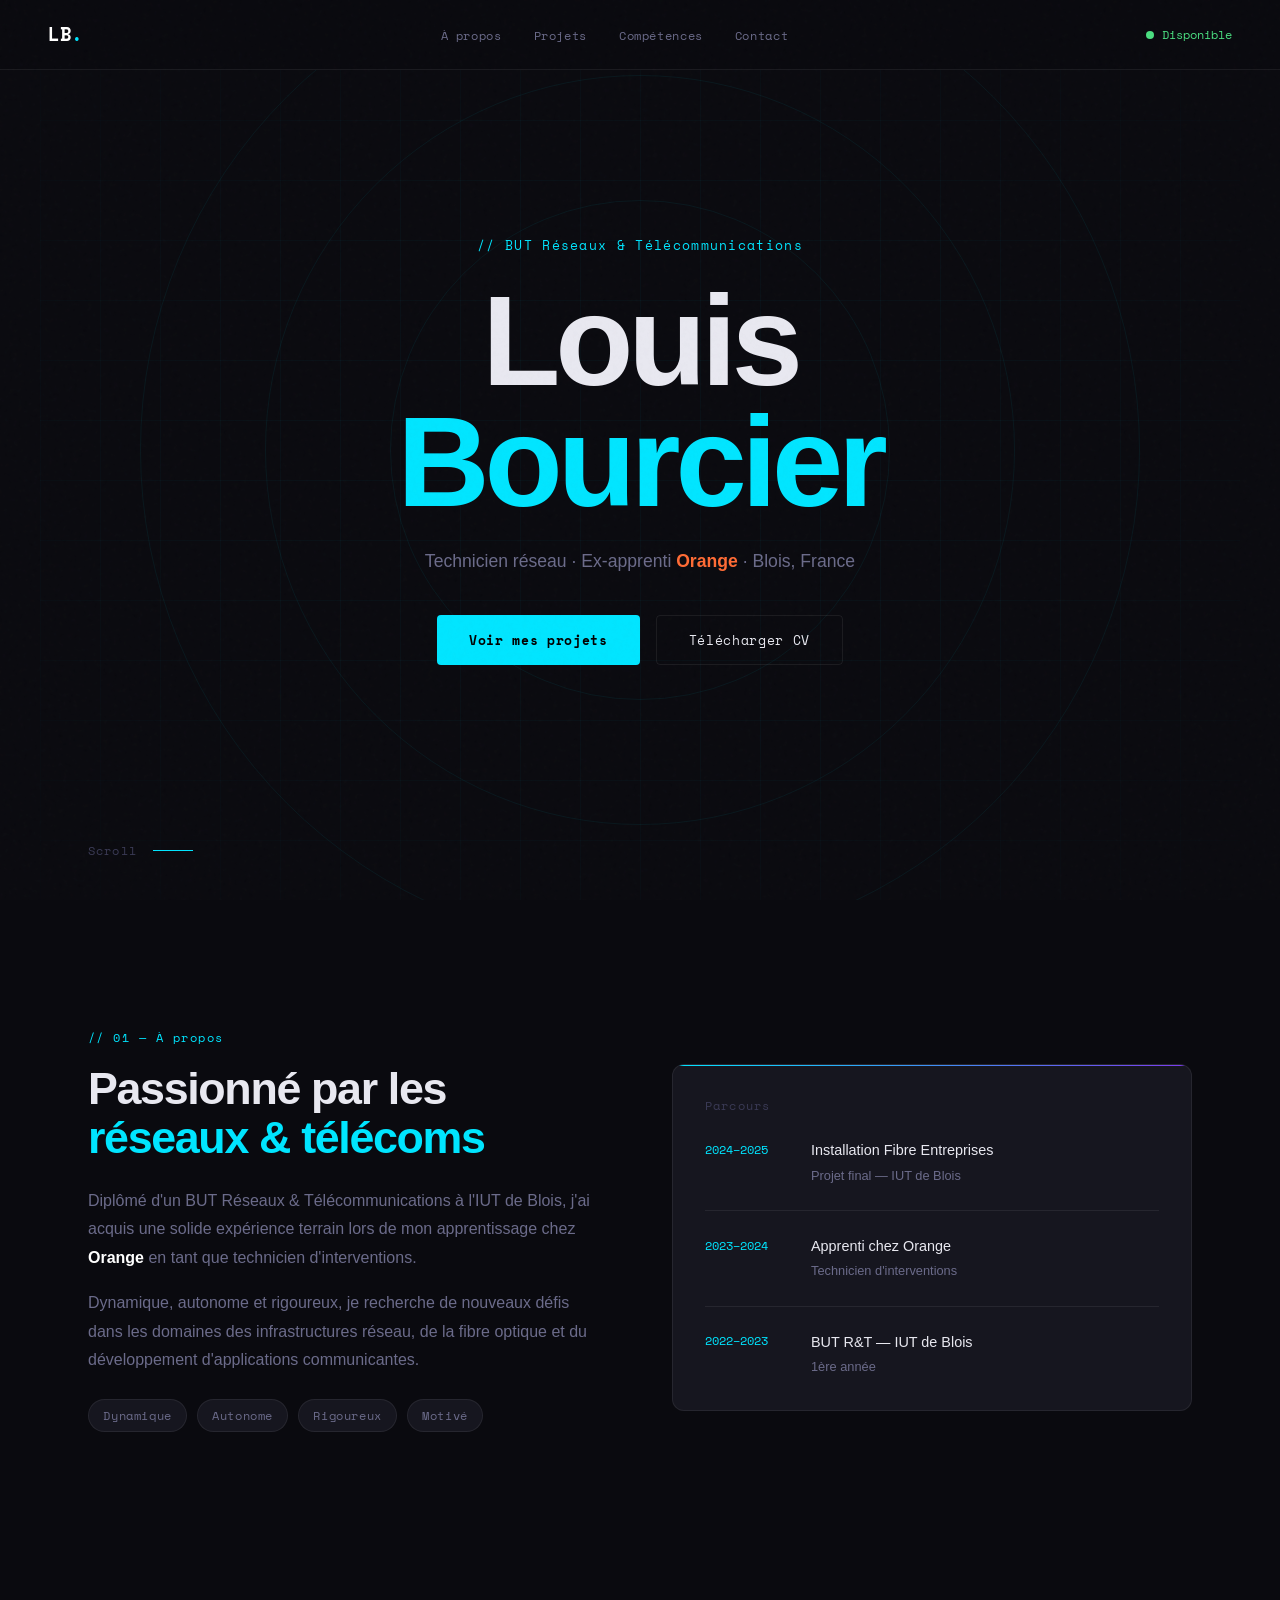
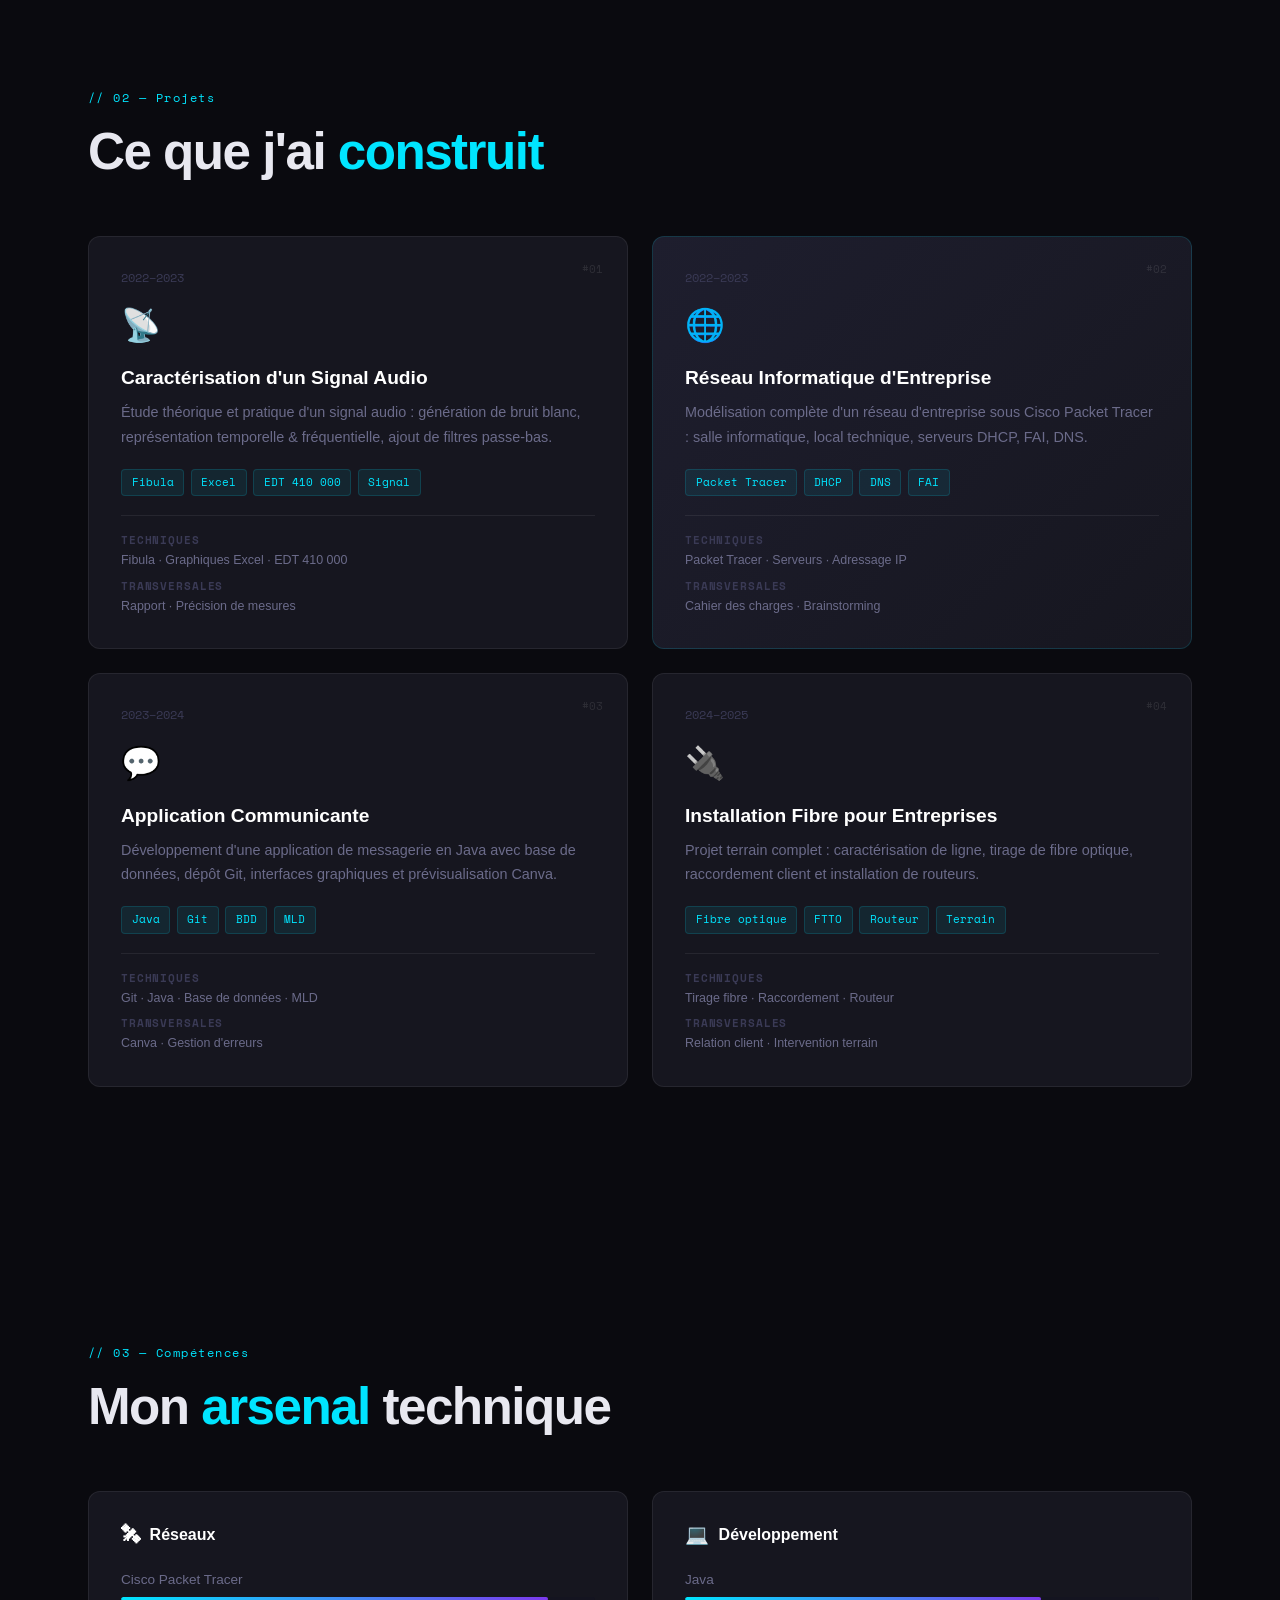
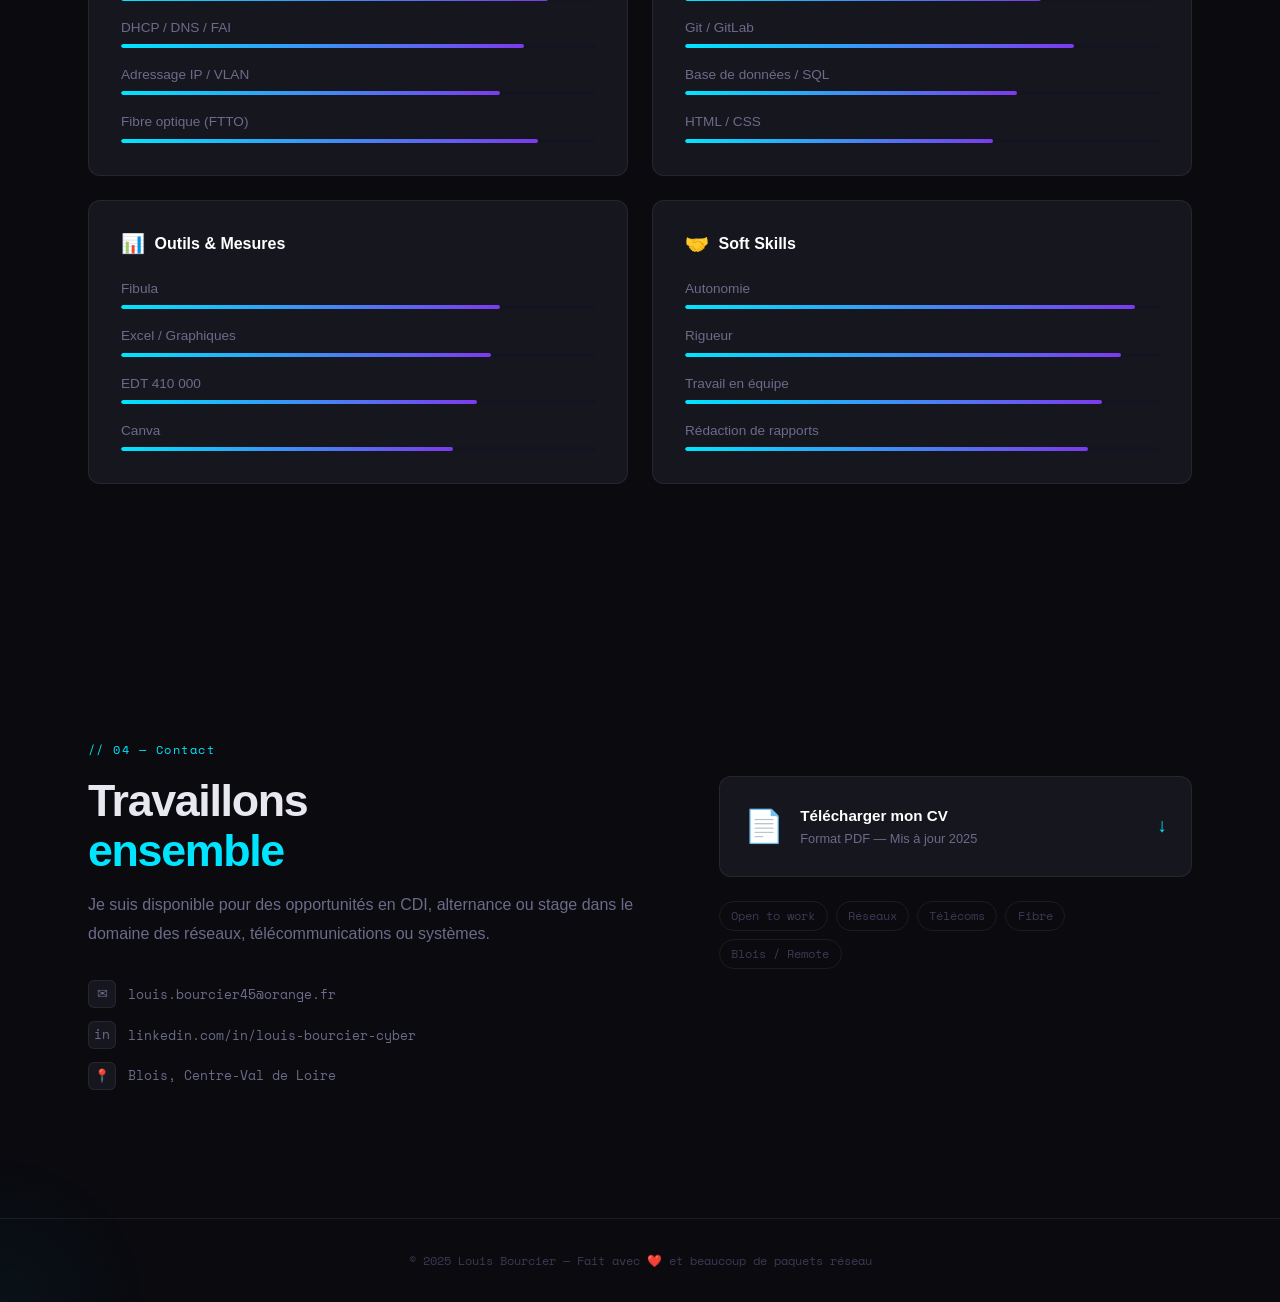
==== commit d4a7436c: "Modification Index.html" ====
--- a/index.html
+++ b/index.html
@@ -6,193 +6,7 @@
   <title>Louis Bourcier — Réseau & Télécommunications</title>
   <link rel="preconnect" href="https://fonts.googleapis.com">
   <link href="https://fonts.googleapis.com/css2?family=Space+Mono:wght@400;700&family=DM+Sans:ital,opsz,wght@0,9..40,300;0,9..40,400;0,9..40,600;0,9..40,700;0,9..40,800;1,9..40,300&display=swap" rel="stylesheet">
-<style>
-:root {
-  --bg: #0a0a0f;
-  --bg2: #0f0f1a;
-  --bg3: #141420;
-  --surface: #16161f;
-  --surface2: #1e1e2e;
-  --border: rgba(255,255,255,0.07);
-  --accent: #00e5ff;
-  --accent2: #7c3aed;
-  --orange: #ff6b35;
-  --text: #e8e8f0;
-  --text-muted: #6b6b8a;
-  --text-dim: #3a3a55;
-  --font-display: 'DM Sans', sans-serif;
-  --font-mono: 'Space Mono', monospace;
-}
-*, *::before, *::after { box-sizing: border-box; margin: 0; padding: 0; }
-html { scroll-behavior: smooth; }
-body {
-  background: var(--bg);
-  color: var(--text);
-  font-family: var(--font-display);
-  overflow-x: hidden;
-  line-height: 1.7;
-  font-size: 16px;
-  -webkit-font-smoothing: antialiased;
-  -moz-osx-font-smoothing: grayscale;
-}
-.noise {
-  position: fixed; inset: 0; pointer-events: none; z-index: 9999;
-  background-image: url("data:image/svg+xml,%3Csvg viewBox='0 0 200 200' xmlns='http://www.w3.org/2000/svg'%3E%3Cfilter id='n'%3E%3CfeTurbulence type='fractalNoise' baseFrequency='0.9' numOctaves='4' stitchTiles='stitch'/%3E%3C/filter%3E%3Crect width='100%25' height='100%25' filter='url(%23n)' opacity='0.04'/%3E%3C/svg%3E");
-  opacity: 0.5;
-}
-h1, h2, h3 { font-family: var(--font-display); line-height: 1.1; }
-em { font-style: normal; color: var(--accent); }
-strong { color: #fff; }
-.accent { color: var(--accent); }
-.orange { color: var(--orange); font-weight: 700; }
-
-/* NAV */
-#nav {
-  position: fixed; top: 0; left: 0; right: 0; z-index: 100;
-  display: flex; align-items: center; justify-content: space-between;
-  padding: 1.2rem 3rem;
-  background: rgba(10,10,15,0.85);
-  backdrop-filter: blur(16px);
-  border-bottom: 1px solid var(--border);
-  transition: all 0.3s ease;
-}
-.nav-logo { font-family: var(--font-mono); font-size: 1.2rem; font-weight: 700; color: #fff; letter-spacing: -0.02em; }
-.nav-logo .dot { color: var(--accent); }
-.nav-links { display: flex; gap: 2rem; list-style: none; }
-.nav-links a { font-family: var(--font-mono); font-size: 0.78rem; color: var(--text-muted); text-decoration: none; letter-spacing: 0.05em; transition: color 0.2s; }
-.nav-links a:hover { color: var(--accent); }
-.nav-status { display: flex; align-items: center; gap: 0.5rem; font-family: var(--font-mono); font-size: 0.75rem; color: #4ade80; }
-.pulse { width: 8px; height: 8px; border-radius: 50%; background: #4ade80; animation: pulse 2s ease infinite; }
-@keyframes pulse {
-  0%, 100% { opacity: 1; box-shadow: 0 0 0 0 rgba(74,222,128,0.4); }
-  50% { opacity: 0.7; box-shadow: 0 0 0 6px rgba(74,222,128,0); }
-}
-
-/* HERO */
-#hero {
-  position: relative; min-height: 100vh;
-  display: flex; align-items: center; justify-content: center;
-  overflow: hidden; padding: 0 3rem;
-}
-.hero-grid-bg {
-  position: absolute; inset: 0;
-  background-image: linear-gradient(rgba(0,229,255,0.03) 1px, transparent 1px), linear-gradient(90deg, rgba(0,229,255,0.03) 1px, transparent 1px);
-  background-size: 60px 60px;
-  mask-image: radial-gradient(ellipse 80% 80% at 50% 50%, black 40%, transparent 100%);
-}
-.hero-content { position: relative; z-index: 2; text-align: center; max-width: 860px; }
-.hero-tag { font-family: var(--font-mono); font-size: 0.82rem; color: var(--accent); letter-spacing: 0.1em; margin-bottom: 1.5rem; opacity: 0; animation: fadeUp 0.6s 0.2s forwards; }
-.hero-title { font-size: clamp(4rem, 10vw, 9rem); font-weight: 800; line-height: 0.95; letter-spacing: -0.04em; margin-bottom: 1.5rem; }
-.hero-title .line { display: block; opacity: 0; transform: translateY(40px); animation: fadeUp 0.7s forwards; }
-.hero-title .line:nth-child(1) { animation-delay: 0.3s; }
-.hero-title .line:nth-child(2) { animation-delay: 0.5s; }
-.hero-subtitle { font-size: 1.1rem; color: var(--text-muted); margin-bottom: 2.5rem; opacity: 0; animation: fadeUp 0.6s 0.7s forwards; }
-.hero-cta { display: flex; gap: 1rem; justify-content: center; opacity: 0; animation: fadeUp 0.6s 0.9s forwards; }
-.btn { display: inline-flex; align-items: center; gap: 0.5rem; padding: 0.85rem 2rem; font-family: var(--font-mono); font-size: 0.82rem; letter-spacing: 0.05em; text-decoration: none; border-radius: 4px; transition: all 0.25s ease; cursor: pointer; border: none; }
-.btn-primary { background: var(--accent); color: #000; font-weight: 700; }
-.btn-primary:hover { background: #fff; transform: translateY(-2px); box-shadow: 0 0 30px rgba(0,229,255,0.4); }
-.btn-outline { border: 1px solid var(--border); color: var(--text); background: transparent; }
-.btn-outline:hover { border-color: var(--accent); color: var(--accent); transform: translateY(-2px); }
-.hero-scroll { position: absolute; bottom: 2.5rem; left: 3rem; display: flex; align-items: center; gap: 1rem; font-family: var(--font-mono); font-size: 0.72rem; color: var(--text-dim); letter-spacing: 0.1em; opacity: 0; animation: fadeUp 0.6s 1.2s forwards; }
-.scroll-line { width: 40px; height: 1px; background: var(--text-dim); position: relative; overflow: hidden; }
-.scroll-line::after { content: ''; position: absolute; inset: 0; background: var(--accent); animation: scrollSlide 2s 1.5s ease-in-out infinite; }
-@keyframes scrollSlide { 0% { transform: translateX(-100%); } 50% { transform: translateX(0); } 100% { transform: translateX(100%); } }
-.hero-deco { position: absolute; inset: 0; pointer-events: none; }
-.deco-ring { position: absolute; border-radius: 50%; border: 1px solid rgba(0,229,255,0.06); animation: rotate 20s linear infinite; }
-.r1 { width: 500px; height: 500px; top: 50%; left: 50%; transform: translate(-50%,-50%); }
-.r2 { width: 750px; height: 750px; top: 50%; left: 50%; transform: translate(-50%,-50%); animation-duration: 35s; animation-direction: reverse; }
-.r3 { width: 1000px; height: 1000px; top: 50%; left: 50%; transform: translate(-50%,-50%); animation-duration: 50s; }
-@keyframes rotate { from { transform: translate(-50%,-50%) rotate(0deg); } to { transform: translate(-50%,-50%) rotate(360deg); } }
-
-/* SECTIONS */
-section { padding: 8rem 3rem; max-width: 1200px; margin: 0 auto; }
-.section-label { font-family: var(--font-mono); font-size: 0.78rem; color: var(--accent); letter-spacing: 0.12em; margin-bottom: 1rem; }
-.section-title { font-size: clamp(2.2rem, 4vw, 3.5rem); font-weight: 800; letter-spacing: -0.03em; margin-bottom: 3.5rem; }
-
-/* ABOUT */
-.about-grid { display: grid; grid-template-columns: 1fr 1fr; gap: 4rem; align-items: start; }
-.about-text h2 { font-size: clamp(2rem, 3.5vw, 2.8rem); font-weight: 800; letter-spacing: -0.03em; margin-bottom: 1.5rem; }
-.about-text p { color: var(--text-muted); margin-bottom: 1rem; line-height: 1.8; }
-.about-tags { display: flex; flex-wrap: wrap; gap: 0.6rem; margin-top: 1.5rem; }
-.about-tags span { font-family: var(--font-mono); font-size: 0.75rem; padding: 0.35rem 0.9rem; border: 1px solid var(--border); border-radius: 100px; color: var(--text-muted); background: var(--surface); letter-spacing: 0.05em; }
-.about-card { background: var(--surface); border: 1px solid var(--border); border-radius: 12px; padding: 2rem; position: relative; overflow: hidden; }
-.about-card::before { content: ''; position: absolute; top: -1px; left: 0; right: 0; height: 2px; background: linear-gradient(90deg, var(--accent), var(--accent2)); }
-.card-label { font-family: var(--font-mono); font-size: 0.72rem; color: var(--text-dim); letter-spacing: 0.1em; margin-bottom: 1.5rem; }
-.timeline { list-style: none; display: flex; flex-direction: column; gap: 1.5rem; }
-.timeline li { display: flex; gap: 1rem; align-items: flex-start; padding-bottom: 1.5rem; border-bottom: 1px solid var(--border); }
-.timeline li:last-child { border-bottom: none; padding-bottom: 0; }
-.year { font-family: var(--font-mono); font-size: 0.72rem; color: var(--accent); white-space: nowrap; padding-top: 0.1rem; min-width: 90px; }
-.event { font-size: 0.9rem; color: var(--text); }
-.event small { display: block; color: var(--text-muted); font-size: 0.8rem; margin-top: 0.2rem; }
-
-/* PROJECTS */
-#projects { max-width: 1200px; }
-.projects-grid { display: grid; grid-template-columns: repeat(2, 1fr); gap: 1.5rem; }
-.project-card { background: var(--surface); border: 1px solid var(--border); border-radius: 12px; padding: 2rem; position: relative; overflow: hidden; transition: all 0.3s ease; cursor: default; }
-.project-card::after { content: ''; position: absolute; inset: 0; border-radius: 12px; background: radial-gradient(circle at 50% 0%, rgba(0,229,255,0.05), transparent 60%); opacity: 0; transition: opacity 0.3s; }
-.project-card:hover { border-color: rgba(0,229,255,0.25); transform: translateY(-4px); }
-.project-card:hover::after { opacity: 1; }
-.project-card.featured { border-color: rgba(0,229,255,0.15); background: linear-gradient(135deg, var(--surface2), var(--surface)); }
-.project-year { font-family: var(--font-mono); font-size: 0.72rem; color: var(--text-dim); margin-bottom: 0.8rem; }
-.project-icon { font-size: 2rem; margin-bottom: 1rem; display: block; }
-.project-card h3 { font-size: 1.2rem; font-weight: 700; margin-bottom: 0.75rem; color: #fff; }
-.project-card p { font-size: 0.9rem; color: var(--text-muted); line-height: 1.7; margin-bottom: 1.2rem; }
-.project-tags { display: flex; flex-wrap: wrap; gap: 0.4rem; margin-bottom: 1.2rem; }
-.project-tags span { font-family: var(--font-mono); font-size: 0.68rem; padding: 0.25rem 0.6rem; background: rgba(0,229,255,0.08); border: 1px solid rgba(0,229,255,0.15); border-radius: 4px; color: var(--accent); }
-.project-skills { border-top: 1px solid var(--border); padding-top: 1rem; display: flex; flex-direction: column; gap: 0.4rem; }
-.project-skills div { font-size: 0.78rem; color: var(--text-muted); }
-.project-skills strong { font-family: var(--font-mono); font-size: 0.68rem; color: var(--text-dim); text-transform: uppercase; letter-spacing: 0.08em; display: block; margin-bottom: 0.1rem; }
-
-/* SKILLS */
-.skills-grid { display: grid; grid-template-columns: repeat(2, 1fr); gap: 1.5rem; }
-.skill-category { background: var(--surface); border: 1px solid var(--border); border-radius: 12px; padding: 2rem; }
-.skill-category h3 { font-size: 1rem; font-weight: 700; margin-bottom: 1.5rem; display: flex; align-items: center; gap: 0.6rem; color: #fff; }
-.cat-icon { font-size: 1.2rem; }
-.skill-category ul { list-style: none; display: flex; flex-direction: column; gap: 1rem; }
-.skill-category li { display: flex; flex-direction: column; gap: 0.35rem; }
-.skill-category li span { font-size: 0.85rem; color: var(--text-muted); }
-.bar { height: 4px; background: var(--bg3); border-radius: 2px; overflow: hidden; }
-.bar div { height: 100%; background: linear-gradient(90deg, var(--accent), var(--accent2)); border-radius: 2px; transform: scaleX(0); transform-origin: left; transition: transform 1s cubic-bezier(0.16, 1, 0.3, 1); }
-.bar.animated div { transform: scaleX(1); }
-
-/* CONTACT */
-#contact { max-width: 1200px; }
-.contact-wrapper { display: grid; grid-template-columns: 1.2fr 1fr; gap: 4rem; align-items: start; }
-.contact-left h2 { font-size: clamp(2rem, 3.5vw, 3rem); font-weight: 800; letter-spacing: -0.03em; margin-bottom: 1rem; }
-.contact-left p { color: var(--text-muted); line-height: 1.8; margin-bottom: 2rem; }
-.contact-info { display: flex; flex-direction: column; gap: 0.8rem; }
-.contact-link { display: flex; align-items: center; gap: 0.75rem; font-family: var(--font-mono); font-size: 0.82rem; color: var(--text-muted); text-decoration: none; transition: color 0.2s; }
-.contact-link:hover { color: var(--accent); }
-.link-icon { width: 28px; height: 28px; display: flex; align-items: center; justify-content: center; background: var(--surface); border: 1px solid var(--border); border-radius: 6px; font-size: 0.8rem; flex-shrink: 0; }
-.cv-download-card { display: flex; align-items: center; gap: 1rem; background: var(--surface); border: 1px solid var(--border); border-radius: 12px; padding: 1.5rem; text-decoration: none; color: var(--text); transition: all 0.25s ease; margin-bottom: 1.5rem; }
-.cv-download-card:hover { border-color: var(--accent); transform: translateY(-2px); box-shadow: 0 8px 30px rgba(0,229,255,0.1); }
-.cv-icon { font-size: 2rem; }
-.cv-download-card strong { display: block; font-size: 0.95rem; color: #fff; }
-.cv-download-card p { font-size: 0.8rem; color: var(--text-muted); margin: 0; }
-.cv-arrow { margin-left: auto; font-size: 1.2rem; color: var(--accent); }
-.contact-tags { display: flex; flex-wrap: wrap; gap: 0.5rem; }
-.contact-tags span { font-family: var(--font-mono); font-size: 0.72rem; padding: 0.3rem 0.7rem; border: 1px solid var(--border); border-radius: 100px; color: var(--text-dim); }
-
-/* FOOTER */
-footer { text-align: center; padding: 2rem; border-top: 1px solid var(--border); font-family: var(--font-mono); font-size: 0.75rem; color: var(--text-dim); }
-
-/* ANIMATIONS */
-@keyframes fadeUp { from { opacity: 0; transform: translateY(30px); } to { opacity: 1; transform: translateY(0); } }
-.reveal { opacity: 0; transform: translateY(30px); transition: opacity 0.7s ease, transform 0.7s ease; }
-.reveal.visible { opacity: 1; transform: translateY(0); }
-
-/* RESPONSIVE */
-@media (max-width: 900px) {
-  #nav { padding: 1rem 1.5rem; }
-  .nav-links { display: none; }
-  section { padding: 5rem 1.5rem; }
-  .about-grid, .projects-grid, .skills-grid, .contact-wrapper { grid-template-columns: 1fr; }
-  .hero-title { font-size: clamp(3rem, 14vw, 5rem); }
-  .hero-cta { flex-direction: column; align-items: center; }
-  .hero-scroll { display: none; }
-}
-@media (max-width: 600px) { .deco-ring { display: none; } }
-</style>
+  <link rel="stylesheet" href="css/style.css" />
 </head>
 <body>
 
@@ -369,10 +183,10 @@
         <p>Je suis disponible pour des opportunités en CDI, alternance ou stage dans le domaine des réseaux, télécommunications ou systèmes.</p>
         <div class="contact-info">
           <a href="mailto:louis.bourcier@email.com" class="contact-link">
-            <span class="link-icon">✉</span>louis.bourcier@email.com
+            <span class="link-icon">✉</span>louis.bourcier45@orange.fr
           </a>
-          <a href="https://linkedin.com/in/louisbourcier" target="_blank" class="contact-link">
-            <span class="link-icon">in</span>linkedin.com/in/louisbourcier
+          <a href="https://linkedin.com/in/louis-bourcier-cyber" target="_blank" class="contact-link">
+            <span class="link-icon">in</span>linkedin.com/in/louis-bourcier-cyber
           </a>
           <div class="contact-link">
             <span class="link-icon">📍</span>Blois, Centre-Val de Loire
@@ -380,7 +194,7 @@
         </div>
       </div>
       <div class="contact-right">
-        <a href="cv.pdf" download class="cv-download-card">
+        <a href="Curriculum-Vitae-BOURCIER-Louis.pdf" download class="cv-download-card">
           <div class="cv-icon">📄</div>
           <div><strong>Télécharger mon CV</strong><p>Format PDF — Mis à jour 2025</p></div>
           <span class="cv-arrow">↓</span>
@@ -395,66 +209,8 @@
   <footer>
     <p>© 2025 Louis Bourcier — Fait avec ❤️ et beaucoup de paquets réseau</p>
   </footer>
-
-<script>
-// Scroll reveal
-const revealObserver = new IntersectionObserver((entries) => {
-  entries.forEach(entry => {
-    if (entry.isIntersecting) {
-      setTimeout(() => entry.target.classList.add('visible'), entry.target.dataset.delay || 0);
-    }
-  });
-}, { threshold: 0.12 });
-
-document.querySelectorAll('.project-card, .skill-category, .about-card, .about-text, .contact-left, .contact-right, .section-label, .section-title').forEach((el, i) => {
-  el.classList.add('reveal');
-  el.dataset.delay = (i % 4) * 80;
-  revealObserver.observe(el);
-});
-
-// Skill bars
-const barObserver = new IntersectionObserver((entries) => {
-  entries.forEach(entry => {
-    if (entry.isIntersecting) entry.target.querySelectorAll('.bar').forEach(b => b.classList.add('animated'));
-  });
-}, { threshold: 0.3 });
-document.querySelectorAll('.skill-category').forEach(el => barObserver.observe(el));
-
-// Nav shrink on scroll
-const nav = document.getElementById('nav');
-window.addEventListener('scroll', () => {
-  nav.style.padding = window.scrollY > 60 ? '0.8rem 3rem' : '1.2rem 3rem';
-});
-
-// Active nav links
-const navLinks = document.querySelectorAll('.nav-links a');
-const navObserver = new IntersectionObserver((entries) => {
-  entries.forEach(entry => {
-    if (entry.isIntersecting) {
-      navLinks.forEach(link => {
-        link.style.color = link.getAttribute('href') === '#' + entry.target.id ? 'var(--accent)' : '';
-      });
-    }
-  });
-}, { threshold: 0.5 });
-document.querySelectorAll('section[id]').forEach(s => navObserver.observe(s));
-
-// Cursor glow
-const glow = document.createElement('div');
-glow.style.cssText = 'position:fixed;pointer-events:none;z-index:9998;width:300px;height:300px;border-radius:50%;background:radial-gradient(circle,rgba(0,229,255,0.04) 0%,transparent 70%);transform:translate(-50%,-50%);transition:left 0.15s ease,top 0.15s ease;';
-document.body.appendChild(glow);
-document.addEventListener('mousemove', e => { glow.style.left = e.clientX + 'px'; glow.style.top = e.clientY + 'px'; });
-
-// Project index badges
-document.querySelectorAll('.project-card').forEach(card => {
-  const idx = card.dataset.index;
-  if (idx) {
-    const b = document.createElement('div');
-    b.style.cssText = 'position:absolute;top:1.5rem;right:1.5rem;font-family:monospace;font-size:0.68rem;color:rgba(255,255,255,0.1);';
-    b.textContent = '#' + idx;
-    card.appendChild(b);
-  }
-});
-</script>
+  <script src="js/script.js"></script>
+
+
 </body>
 </html>
--- a/css/style.css
+++ b/css/style.css
@@ -0,0 +1,626 @@
+/* ===========================
+   VARIABLES & RESET
+=========================== */
+:root {
+  --bg: #0a0a0f;
+  --bg2: #0f0f1a;
+  --bg3: #141420;
+  --surface: #16161f;
+  --surface2: #1e1e2e;
+  --border: rgba(255,255,255,0.07);
+  --accent: #00e5ff;
+  --accent2: #7c3aed;
+  --orange: #ff6b35;
+  --text: #e8e8f0;
+  --text-muted: #6b6b8a;
+  --text-dim: #3a3a55;
+  --font-display: 'Syne', sans-serif;
+  --font-mono: 'Space Mono', monospace;
+}
+
+*, *::before, *::after { box-sizing: border-box; margin: 0; padding: 0; }
+
+html { scroll-behavior: smooth; }
+
+body {
+  background: var(--bg);
+  color: var(--text);
+  font-family: var(--font-display);
+  overflow-x: hidden;
+  line-height: 1.6;
+}
+
+/* NOISE TEXTURE */
+.noise {
+  position: fixed; inset: 0; pointer-events: none; z-index: 9999;
+  background-image: url("data:image/svg+xml,%3Csvg viewBox='0 0 200 200' xmlns='http://www.w3.org/2000/svg'%3E%3Cfilter id='n'%3E%3CfeTurbulence type='fractalNoise' baseFrequency='0.9' numOctaves='4' stitchTiles='stitch'/%3E%3C/filter%3E%3Crect width='100%25' height='100%25' filter='url(%23n)' opacity='0.04'/%3E%3C/svg%3E");
+  opacity: 0.5;
+}
+
+/* ===========================
+   TYPOGRAPHY
+=========================== */
+h1, h2, h3 { font-family: var(--font-display); line-height: 1.1; }
+em { font-style: normal; color: var(--accent); }
+strong { color: #fff; }
+.accent { color: var(--accent); }
+.orange { color: var(--orange); font-weight: 700; }
+
+/* ===========================
+   NAV
+=========================== */
+#nav {
+  position: fixed; top: 0; left: 0; right: 0; z-index: 100;
+  display: flex; align-items: center; justify-content: space-between;
+  padding: 1.2rem 3rem;
+  background: rgba(10,10,15,0.85);
+  backdrop-filter: blur(16px);
+  border-bottom: 1px solid var(--border);
+  transition: all 0.3s ease;
+}
+
+.nav-logo {
+  font-family: var(--font-mono);
+  font-size: 1.2rem;
+  font-weight: 700;
+  color: #fff;
+  letter-spacing: -0.02em;
+}
+.nav-logo .dot { color: var(--accent); }
+
+.nav-links { display: flex; gap: 2rem; list-style: none; }
+.nav-links a {
+  font-family: var(--font-mono);
+  font-size: 0.78rem;
+  color: var(--text-muted);
+  text-decoration: none;
+  letter-spacing: 0.05em;
+  transition: color 0.2s;
+}
+.nav-links a:hover { color: var(--accent); }
+
+.nav-status {
+  display: flex; align-items: center; gap: 0.5rem;
+  font-family: var(--font-mono);
+  font-size: 0.75rem;
+  color: #4ade80;
+}
+.pulse {
+  width: 8px; height: 8px; border-radius: 50%; background: #4ade80;
+  animation: pulse 2s ease infinite;
+}
+@keyframes pulse {
+  0%, 100% { opacity: 1; box-shadow: 0 0 0 0 rgba(74,222,128,0.4); }
+  50% { opacity: 0.7; box-shadow: 0 0 0 6px rgba(74,222,128,0); }
+}
+
+/* ===========================
+   HERO
+=========================== */
+#hero {
+  position: relative; min-height: 100vh;
+  display: flex; align-items: center; justify-content: center;
+  overflow: hidden;
+  padding: 0 3rem;
+}
+
+.hero-grid-bg {
+  position: absolute; inset: 0;
+  background-image:
+    linear-gradient(rgba(0,229,255,0.03) 1px, transparent 1px),
+    linear-gradient(90deg, rgba(0,229,255,0.03) 1px, transparent 1px);
+  background-size: 60px 60px;
+  mask-image: radial-gradient(ellipse 80% 80% at 50% 50%, black 40%, transparent 100%);
+}
+
+.hero-content {
+  position: relative; z-index: 2;
+  text-align: center; max-width: 860px;
+}
+
+.hero-tag {
+  font-family: var(--font-mono);
+  font-size: 0.82rem;
+  color: var(--accent);
+  letter-spacing: 0.1em;
+  margin-bottom: 1.5rem;
+  opacity: 0; animation: fadeUp 0.6s 0.2s forwards;
+}
+
+.hero-title {
+  font-size: clamp(4rem, 10vw, 9rem);
+  font-weight: 800;
+  line-height: 0.95;
+  letter-spacing: -0.04em;
+  margin-bottom: 1.5rem;
+}
+
+.hero-title .line {
+  display: block;
+  opacity: 0;
+  transform: translateY(40px);
+  animation: fadeUp 0.7s forwards;
+}
+.hero-title .line:nth-child(1) { animation-delay: 0.3s; }
+.hero-title .line:nth-child(2) { animation-delay: 0.5s; }
+
+.hero-subtitle {
+  font-size: 1.1rem;
+  color: var(--text-muted);
+  margin-bottom: 2.5rem;
+  opacity: 0; animation: fadeUp 0.6s 0.7s forwards;
+}
+
+.hero-cta {
+  display: flex; gap: 1rem; justify-content: center;
+  opacity: 0; animation: fadeUp 0.6s 0.9s forwards;
+}
+
+/* BUTTONS */
+.btn {
+  display: inline-flex; align-items: center; gap: 0.5rem;
+  padding: 0.85rem 2rem;
+  font-family: var(--font-mono);
+  font-size: 0.82rem;
+  letter-spacing: 0.05em;
+  text-decoration: none;
+  border-radius: 4px;
+  transition: all 0.25s ease;
+  cursor: pointer;
+}
+.btn-primary {
+  background: var(--accent);
+  color: #000;
+  font-weight: 700;
+}
+.btn-primary:hover {
+  background: #fff;
+  transform: translateY(-2px);
+  box-shadow: 0 0 30px rgba(0,229,255,0.4);
+}
+.btn-outline {
+  border: 1px solid var(--border);
+  color: var(--text);
+  background: transparent;
+}
+.btn-outline:hover {
+  border-color: var(--accent);
+  color: var(--accent);
+  transform: translateY(-2px);
+}
+
+/* SCROLL INDICATOR */
+.hero-scroll {
+  position: absolute; bottom: 2.5rem; left: 3rem;
+  display: flex; align-items: center; gap: 1rem;
+  font-family: var(--font-mono);
+  font-size: 0.72rem;
+  color: var(--text-dim);
+  letter-spacing: 0.1em;
+  opacity: 0; animation: fadeUp 0.6s 1.2s forwards;
+}
+.scroll-line {
+  width: 40px; height: 1px; background: var(--text-dim);
+  position: relative; overflow: hidden;
+}
+.scroll-line::after {
+  content: ''; position: absolute; inset: 0;
+  background: var(--accent);
+  animation: scrollSlide 2s 1.5s ease-in-out infinite;
+}
+@keyframes scrollSlide {
+  0% { transform: translateX(-100%); }
+  50% { transform: translateX(0); }
+  100% { transform: translateX(100%); }
+}
+
+/* HERO DECO RINGS */
+.hero-deco { position: absolute; inset: 0; pointer-events: none; }
+.deco-ring {
+  position: absolute; border-radius: 50%;
+  border: 1px solid rgba(0,229,255,0.06);
+  animation: rotate 20s linear infinite;
+}
+.r1 { width: 500px; height: 500px; top: 50%; left: 50%; transform: translate(-50%,-50%); }
+.r2 { width: 750px; height: 750px; top: 50%; left: 50%; transform: translate(-50%,-50%); animation-duration: 35s; animation-direction: reverse; }
+.r3 { width: 1000px; height: 1000px; top: 50%; left: 50%; transform: translate(-50%,-50%); animation-duration: 50s; }
+@keyframes rotate {
+  from { transform: translate(-50%,-50%) rotate(0deg); }
+  to { transform: translate(-50%,-50%) rotate(360deg); }
+}
+
+/* ===========================
+   SECTION COMMON
+=========================== */
+section {
+  padding: 8rem 3rem;
+  max-width: 1200px;
+  margin: 0 auto;
+}
+
+.section-label {
+  font-family: var(--font-mono);
+  font-size: 0.78rem;
+  color: var(--accent);
+  letter-spacing: 0.12em;
+  margin-bottom: 1rem;
+}
+
+.section-title {
+  font-size: clamp(2.2rem, 4vw, 3.5rem);
+  font-weight: 800;
+  letter-spacing: -0.03em;
+  margin-bottom: 3.5rem;
+}
+
+/* ===========================
+   ABOUT
+=========================== */
+.about-grid {
+  display: grid;
+  grid-template-columns: 1fr 1fr;
+  gap: 4rem;
+  align-items: start;
+}
+
+.about-text h2 {
+  font-size: clamp(2rem, 3.5vw, 2.8rem);
+  font-weight: 800;
+  letter-spacing: -0.03em;
+  margin-bottom: 1.5rem;
+}
+
+.about-text p {
+  color: var(--text-muted);
+  margin-bottom: 1rem;
+  line-height: 1.8;
+}
+
+.about-tags {
+  display: flex; flex-wrap: wrap; gap: 0.6rem;
+  margin-top: 1.5rem;
+}
+.about-tags span {
+  font-family: var(--font-mono);
+  font-size: 0.75rem;
+  padding: 0.35rem 0.9rem;
+  border: 1px solid var(--border);
+  border-radius: 100px;
+  color: var(--text-muted);
+  background: var(--surface);
+  letter-spacing: 0.05em;
+}
+
+.about-card {
+  background: var(--surface);
+  border: 1px solid var(--border);
+  border-radius: 12px;
+  padding: 2rem;
+  position: relative;
+  overflow: hidden;
+}
+.about-card::before {
+  content: ''; position: absolute;
+  top: -1px; left: 0; right: 0; height: 2px;
+  background: linear-gradient(90deg, var(--accent), var(--accent2));
+}
+
+.card-label {
+  font-family: var(--font-mono);
+  font-size: 0.72rem;
+  color: var(--text-dim);
+  letter-spacing: 0.1em;
+  margin-bottom: 1.5rem;
+}
+
+.timeline { list-style: none; display: flex; flex-direction: column; gap: 1.5rem; }
+.timeline li {
+  display: flex; gap: 1rem; align-items: flex-start;
+  padding-bottom: 1.5rem;
+  border-bottom: 1px solid var(--border);
+}
+.timeline li:last-child { border-bottom: none; padding-bottom: 0; }
+
+.year {
+  font-family: var(--font-mono);
+  font-size: 0.72rem;
+  color: var(--accent);
+  white-space: nowrap;
+  padding-top: 0.1rem;
+  min-width: 90px;
+}
+
+.event { font-size: 0.9rem; color: var(--text); }
+.event small { display: block; color: var(--text-muted); font-size: 0.8rem; margin-top: 0.2rem; }
+
+/* ===========================
+   PROJECTS
+=========================== */
+#projects { max-width: 1200px; }
+
+.projects-grid {
+  display: grid;
+  grid-template-columns: repeat(2, 1fr);
+  gap: 1.5rem;
+}
+
+.project-card {
+  background: var(--surface);
+  border: 1px solid var(--border);
+  border-radius: 12px;
+  padding: 2rem;
+  position: relative;
+  overflow: hidden;
+  transition: all 0.3s ease;
+  cursor: default;
+}
+
+.project-card::after {
+  content: ''; position: absolute;
+  inset: 0; border-radius: 12px;
+  background: radial-gradient(circle at 50% 0%, rgba(0,229,255,0.05), transparent 60%);
+  opacity: 0; transition: opacity 0.3s;
+}
+
+.project-card:hover { border-color: rgba(0,229,255,0.25); transform: translateY(-4px); }
+.project-card:hover::after { opacity: 1; }
+
+.project-card.featured {
+  border-color: rgba(0,229,255,0.15);
+  background: linear-gradient(135deg, var(--surface2), var(--surface));
+}
+
+.project-index {
+  position: absolute; top: 1.5rem; right: 1.5rem;
+  font-family: var(--font-mono);
+  font-size: 0.72rem;
+  color: var(--text-dim);
+}
+
+.project-year {
+  font-family: var(--font-mono);
+  font-size: 0.72rem;
+  color: var(--text-dim);
+  margin-bottom: 0.8rem;
+}
+
+.project-icon {
+  font-size: 2rem;
+  margin-bottom: 1rem;
+  display: block;
+}
+
+.project-card h3 {
+  font-size: 1.2rem;
+  font-weight: 700;
+  margin-bottom: 0.75rem;
+  color: #fff;
+}
+
+.project-card p {
+  font-size: 0.9rem;
+  color: var(--text-muted);
+  line-height: 1.7;
+  margin-bottom: 1.2rem;
+}
+
+.project-tags {
+  display: flex; flex-wrap: wrap; gap: 0.4rem;
+  margin-bottom: 1.2rem;
+}
+.project-tags span {
+  font-family: var(--font-mono);
+  font-size: 0.68rem;
+  padding: 0.25rem 0.6rem;
+  background: rgba(0,229,255,0.08);
+  border: 1px solid rgba(0,229,255,0.15);
+  border-radius: 4px;
+  color: var(--accent);
+}
+
+.project-skills {
+  border-top: 1px solid var(--border);
+  padding-top: 1rem;
+  display: flex; flex-direction: column; gap: 0.4rem;
+}
+.project-skills div {
+  font-size: 0.78rem;
+  color: var(--text-muted);
+}
+.project-skills strong {
+  font-family: var(--font-mono);
+  font-size: 0.68rem;
+  color: var(--text-dim);
+  text-transform: uppercase;
+  letter-spacing: 0.08em;
+  display: block;
+  margin-bottom: 0.1rem;
+}
+
+/* ===========================
+   SKILLS
+=========================== */
+.skills-grid {
+  display: grid;
+  grid-template-columns: repeat(2, 1fr);
+  gap: 1.5rem;
+}
+
+.skill-category {
+  background: var(--surface);
+  border: 1px solid var(--border);
+  border-radius: 12px;
+  padding: 2rem;
+}
+
+.skill-category h3 {
+  font-size: 1rem;
+  font-weight: 700;
+  margin-bottom: 1.5rem;
+  display: flex; align-items: center; gap: 0.6rem;
+  color: #fff;
+}
+.cat-icon { font-size: 1.2rem; }
+
+.skill-category ul { list-style: none; display: flex; flex-direction: column; gap: 1rem; }
+
+.skill-category li {
+  display: flex; flex-direction: column; gap: 0.35rem;
+}
+
+.skill-category li span {
+  font-size: 0.85rem;
+  color: var(--text-muted);
+}
+
+.bar {
+  height: 4px; background: var(--bg3); border-radius: 2px; overflow: hidden;
+}
+.bar div {
+  height: 100%;
+  background: linear-gradient(90deg, var(--accent), var(--accent2));
+  border-radius: 2px;
+  transform: scaleX(0);
+  transform-origin: left;
+  transition: transform 1s cubic-bezier(0.16, 1, 0.3, 1);
+}
+.bar.animated div { transform: scaleX(1); }
+
+/* ===========================
+   CONTACT
+=========================== */
+#contact { max-width: 1200px; }
+
+.contact-wrapper {
+  display: grid;
+  grid-template-columns: 1.2fr 1fr;
+  gap: 4rem;
+  align-items: start;
+}
+
+.contact-left h2 {
+  font-size: clamp(2rem, 3.5vw, 3rem);
+  font-weight: 800;
+  letter-spacing: -0.03em;
+  margin-bottom: 1rem;
+}
+
+.contact-left p {
+  color: var(--text-muted);
+  line-height: 1.8;
+  margin-bottom: 2rem;
+}
+
+.contact-info { display: flex; flex-direction: column; gap: 0.8rem; }
+
+.contact-link {
+  display: flex; align-items: center; gap: 0.75rem;
+  font-family: var(--font-mono);
+  font-size: 0.82rem;
+  color: var(--text-muted);
+  text-decoration: none;
+  transition: color 0.2s;
+}
+.contact-link:hover { color: var(--accent); }
+
+.link-icon {
+  width: 28px; height: 28px;
+  display: flex; align-items: center; justify-content: center;
+  background: var(--surface);
+  border: 1px solid var(--border);
+  border-radius: 6px;
+  font-size: 0.8rem;
+  flex-shrink: 0;
+}
+
+.cv-download-card {
+  display: flex; align-items: center; gap: 1rem;
+  background: var(--surface);
+  border: 1px solid var(--border);
+  border-radius: 12px;
+  padding: 1.5rem;
+  text-decoration: none;
+  color: var(--text);
+  transition: all 0.25s ease;
+  margin-bottom: 1.5rem;
+}
+.cv-download-card:hover {
+  border-color: var(--accent);
+  transform: translateY(-2px);
+  box-shadow: 0 8px 30px rgba(0,229,255,0.1);
+}
+.cv-icon { font-size: 2rem; }
+.cv-download-card strong { display: block; font-size: 0.95rem; color: #fff; }
+.cv-download-card p { font-size: 0.8rem; color: var(--text-muted); margin: 0; }
+.cv-arrow {
+  margin-left: auto;
+  font-size: 1.2rem;
+  color: var(--accent);
+}
+
+.contact-tags {
+  display: flex; flex-wrap: wrap; gap: 0.5rem;
+}
+.contact-tags span {
+  font-family: var(--font-mono);
+  font-size: 0.72rem;
+  padding: 0.3rem 0.7rem;
+  border: 1px solid var(--border);
+  border-radius: 100px;
+  color: var(--text-dim);
+}
+
+/* ===========================
+   FOOTER
+=========================== */
+footer {
+  text-align: center;
+  padding: 2rem;
+  border-top: 1px solid var(--border);
+  font-family: var(--font-mono);
+  font-size: 0.75rem;
+  color: var(--text-dim);
+}
+
+/* ===========================
+   ANIMATIONS
+=========================== */
+@keyframes fadeUp {
+  from { opacity: 0; transform: translateY(30px); }
+  to { opacity: 1; transform: translateY(0); }
+}
+
+.reveal {
+  opacity: 0;
+  transform: translateY(30px);
+  transition: opacity 0.7s ease, transform 0.7s ease;
+}
+.reveal.visible {
+  opacity: 1;
+  transform: translateY(0);
+}
+
+/* ===========================
+   RESPONSIVE
+=========================== */
+@media (max-width: 900px) {
+  #nav { padding: 1rem 1.5rem; }
+  .nav-links { display: none; }
+
+  section { padding: 5rem 1.5rem; }
+
+  .about-grid,
+  .projects-grid,
+  .skills-grid,
+  .contact-wrapper {
+    grid-template-columns: 1fr;
+  }
+
+  .hero-title { font-size: clamp(3rem, 14vw, 5rem); }
+  .hero-cta { flex-direction: column; align-items: center; }
+  .hero-scroll { display: none; }
+}
+
+@media (max-width: 600px) {
+  .deco-ring { display: none; }
+}
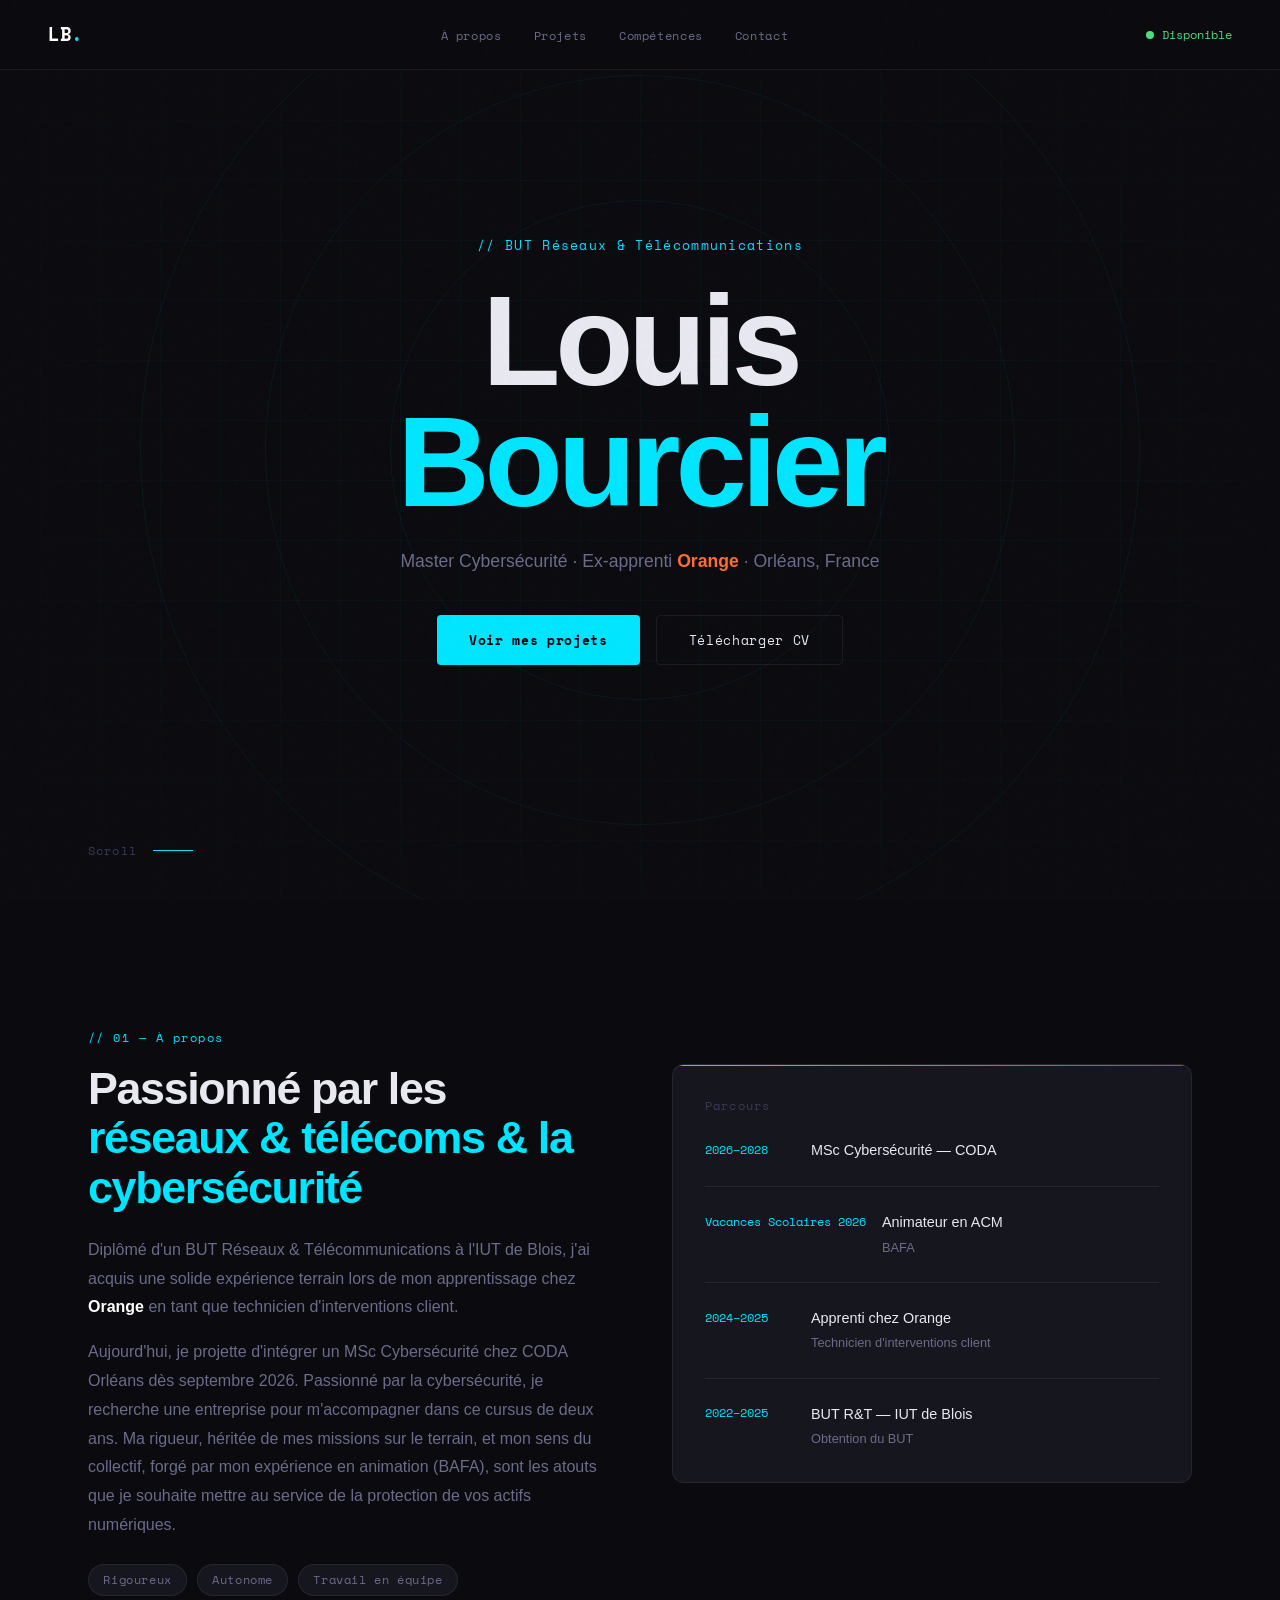
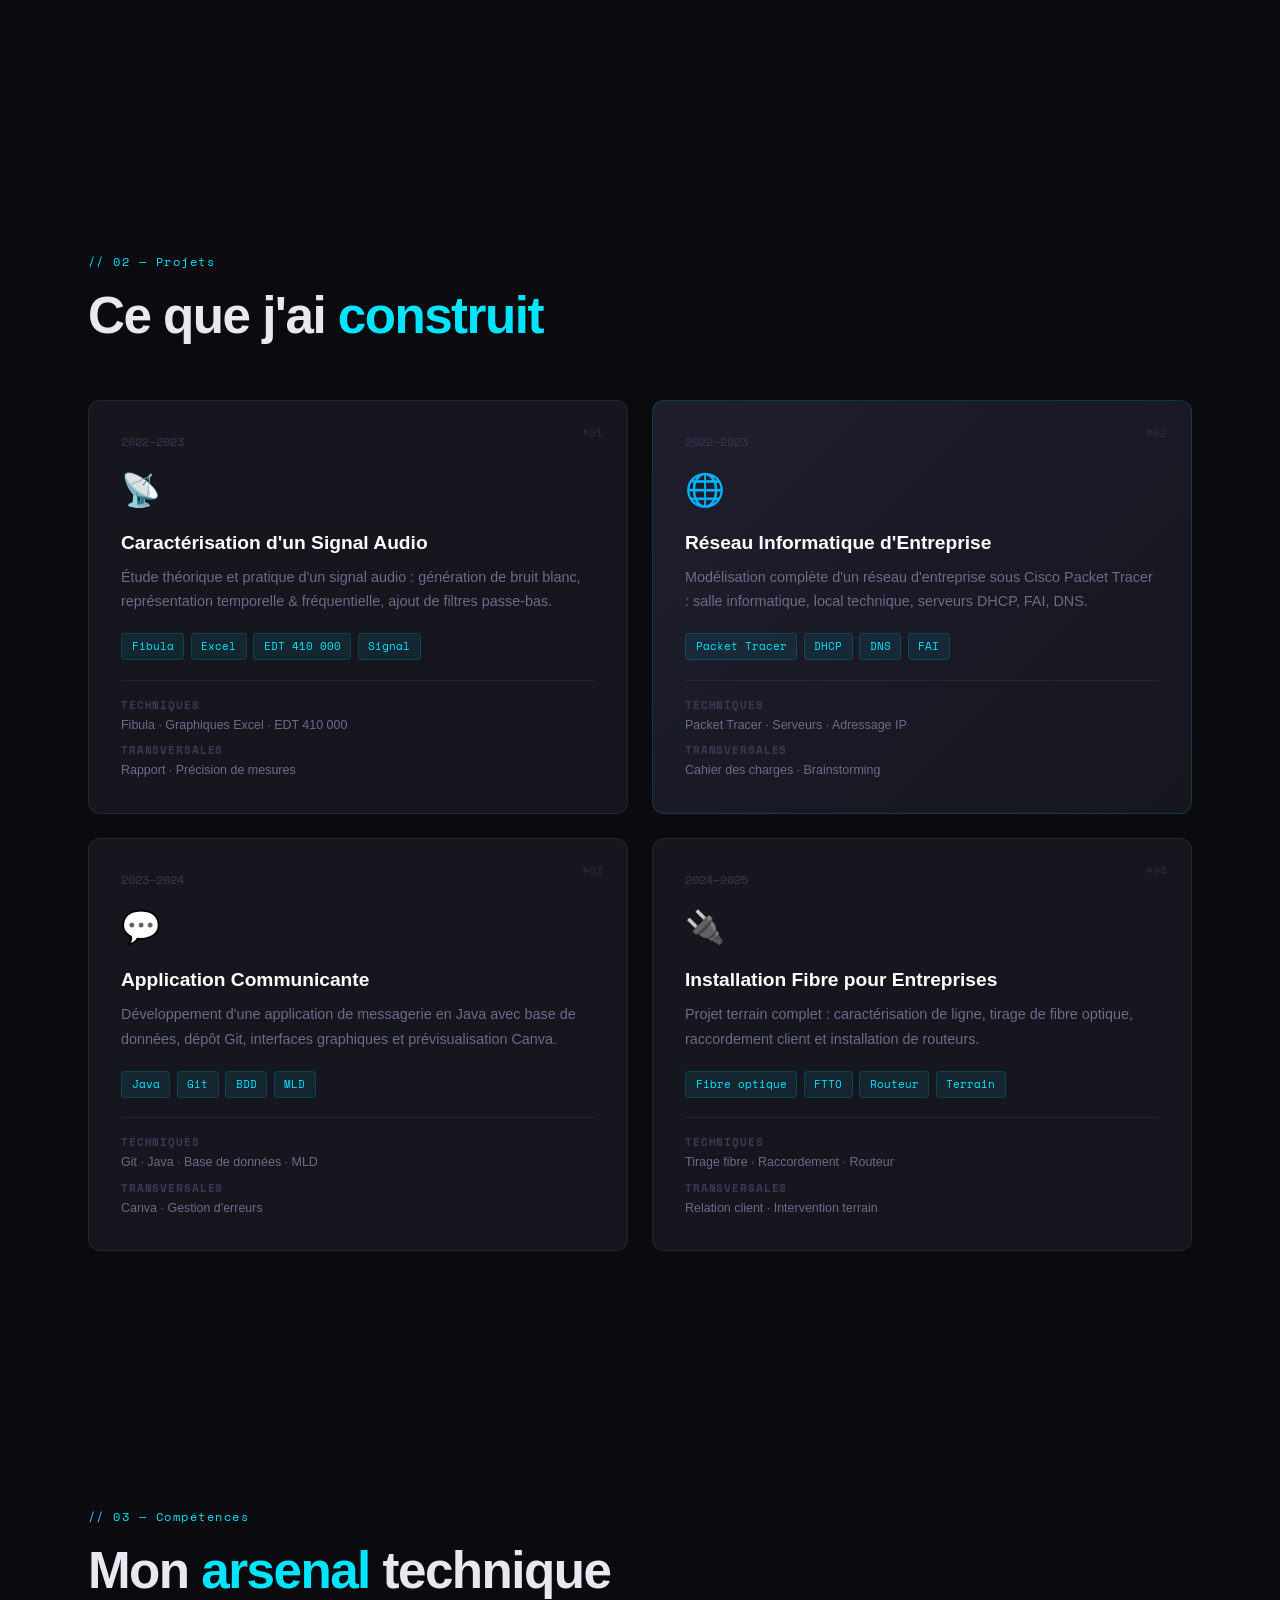
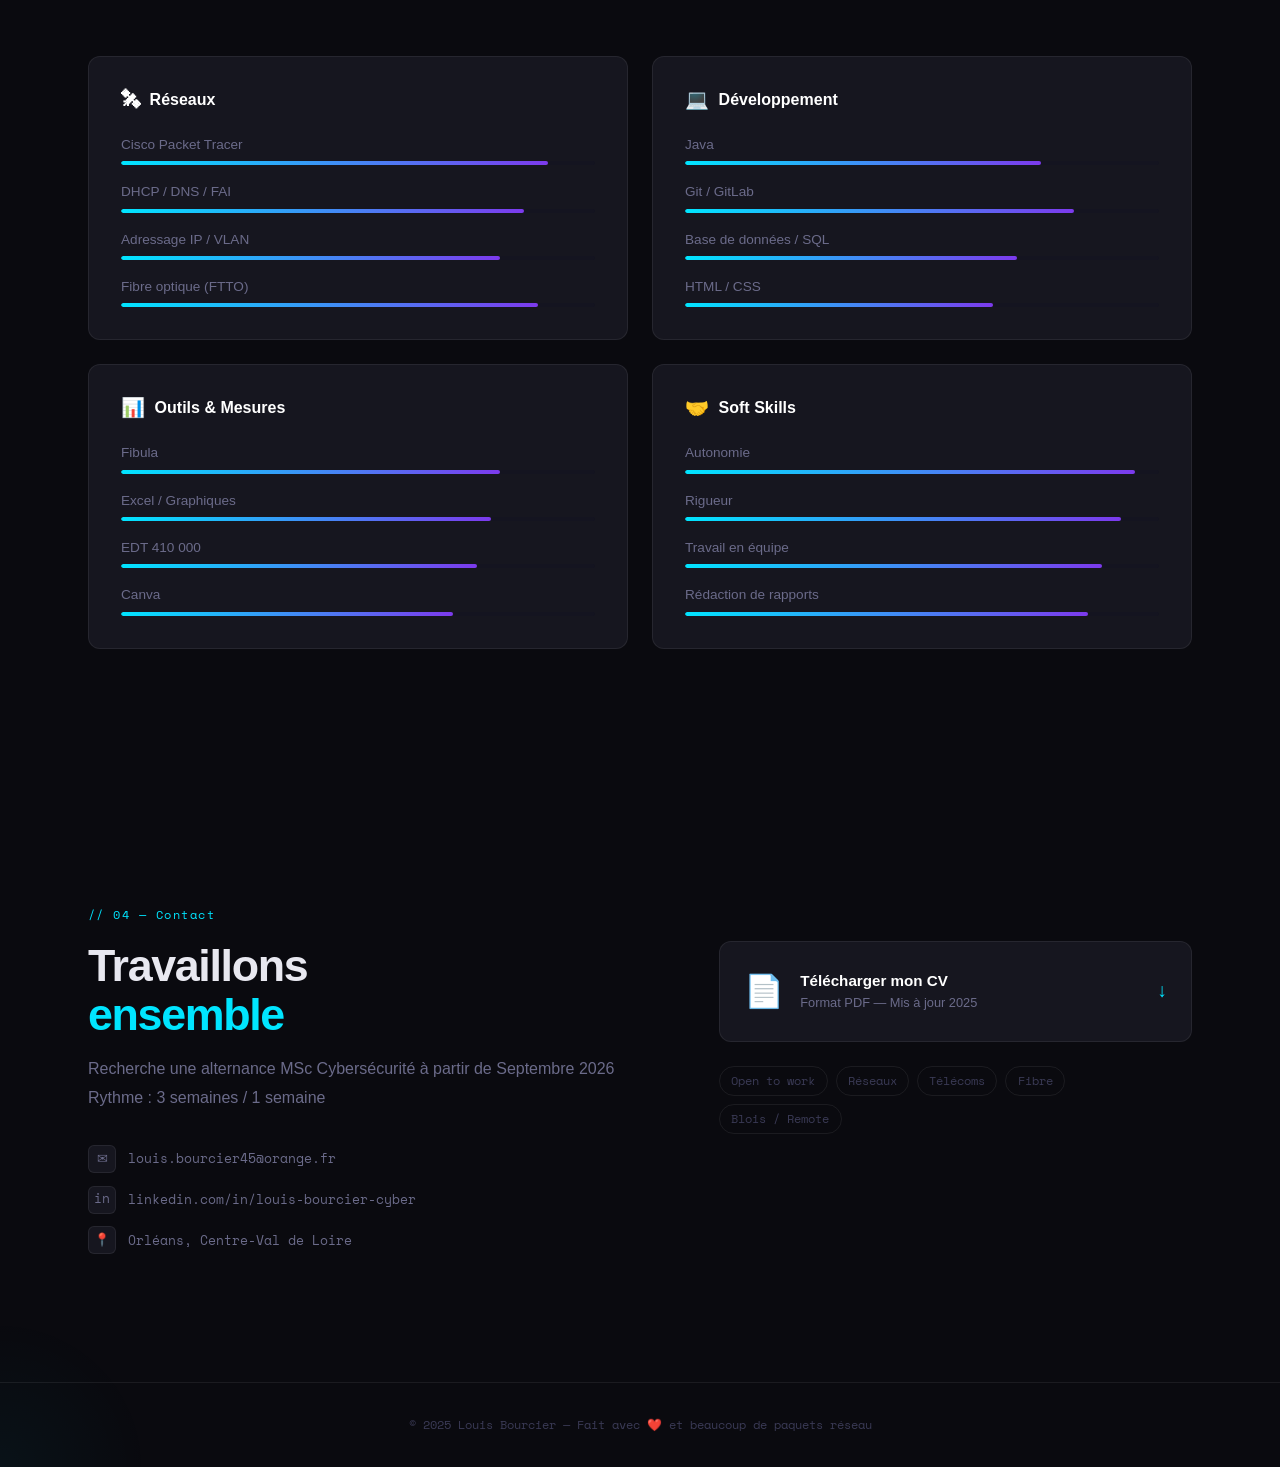
==== commit 1cae5c32: "Suppression fichier index en trop" ====
--- a/index.html
+++ b/index.html
@@ -31,10 +31,10 @@
         <span class="line">Louis</span>
         <span class="line accent">Bourcier</span>
       </h1>
-      <p class="hero-subtitle">Technicien réseau · Ex-apprenti <span class="orange">Orange</span> · Blois, France</p>
+      <p class="hero-subtitle">Master Cybersécurité · Ex-apprenti <span class="orange">Orange</span> · Orléans, France</p>
       <div class="hero-cta">
         <a href="#projects" class="btn btn-primary">Voir mes projets</a>
-        <a href="cv.pdf" download class="btn btn-outline">Télécharger CV</a>
+        <a href="Curriculum-Vitae-BOURCIER-Louis.pdf" download target="_blank" class="btn btn-outline">Télécharger CV</a>
       </div>
     </div>
     <div class="hero-scroll"><span>Scroll</span><div class="scroll-line"></div></div>
@@ -49,27 +49,31 @@
     <div class="section-label">// 01 — À propos</div>
     <div class="about-grid">
       <div class="about-text">
-        <h2>Passionné par les<br><em>réseaux & télécoms</em></h2>
-        <p>Diplômé d'un BUT Réseaux & Télécommunications à l'IUT de Blois, j'ai acquis une solide expérience terrain lors de mon apprentissage chez <strong>Orange</strong> en tant que technicien d'interventions.</p>
-        <p>Dynamique, autonome et rigoureux, je recherche de nouveaux défis dans les domaines des infrastructures réseau, de la fibre optique et du développement d'applications communicantes.</p>
+        <h2>Passionné par les<br><em>réseaux & télécoms & la cybersécurité</em></h2>
+        <p>Diplômé d'un BUT Réseaux & Télécommunications à l'IUT de Blois, j'ai acquis une solide expérience terrain lors de mon apprentissage chez <strong>Orange</strong> en tant que technicien d'interventions client.</p>
+        <p>Aujourd'hui, je projette d'intégrer un MSc Cybersécurité chez CODA Orléans dès septembre 2026. Passionné par la cybersécurité, je recherche une entreprise pour m'accompagner dans ce cursus de deux ans. Ma rigueur, héritée de mes missions sur le terrain, et mon sens du collectif, forgé par mon expérience en animation (BAFA), sont les atouts que je souhaite mettre au service de la protection de vos actifs numériques.</p>
         <div class="about-tags">
-          <span>Dynamique</span><span>Autonome</span><span>Rigoureux</span><span>Motivé</span>
+          <span>Rigoureux</span><span>Autonome</span><span>Travail en équipe</span>
         </div>
       </div>
       <div class="about-card">
         <div class="card-label">Parcours</div>
         <ul class="timeline">
           <li>
+            <span class="year">2026–2028</span>
+            <span class="event">MSc Cybersécurité — CODA</span>
+          </li>
+          <li>
+            <span class="year">Vacances Scolaires 2026</span>
+            <span class="event">Animateur en ACM<small>BAFA</small></span>
+          </li>
+          <li>
             <span class="year">2024–2025</span>
-            <span class="event">Installation Fibre Entreprises<small>Projet final — IUT de Blois</small></span>
-          </li>
-          <li>
-            <span class="year">2023–2024</span>
-            <span class="event">Apprenti chez Orange<small>Technicien d'interventions</small></span>
-          </li>
-          <li>
-            <span class="year">2022–2023</span>
-            <span class="event">BUT R&T — IUT de Blois<small>1ère année</small></span>
+            <span class="event">Apprenti chez Orange<small>Technicien d'interventions client</small></span>
+          </li>
+          <li>
+            <span class="year">2022–2025</span>
+            <span class="event">BUT R&T — IUT de Blois<small>Obtention du BUT</small></span>
           </li>
         </ul>
       </div>
@@ -180,7 +184,7 @@
     <div class="contact-wrapper">
       <div class="contact-left">
         <h2>Travaillons<br><em>ensemble</em></h2>
-        <p>Je suis disponible pour des opportunités en CDI, alternance ou stage dans le domaine des réseaux, télécommunications ou systèmes.</p>
+        <p>Recherche une alternance MSc Cybersécurité à partir de Septembre 2026<br>Rythme : 3 semaines / 1 semaine</p>
         <div class="contact-info">
           <a href="mailto:louis.bourcier@email.com" class="contact-link">
             <span class="link-icon">✉</span>louis.bourcier45@orange.fr
@@ -189,7 +193,7 @@
             <span class="link-icon">in</span>linkedin.com/in/louis-bourcier-cyber
           </a>
           <div class="contact-link">
-            <span class="link-icon">📍</span>Blois, Centre-Val de Loire
+            <span class="link-icon">📍</span>Orléans, Centre-Val de Loire
           </div>
         </div>
       </div>
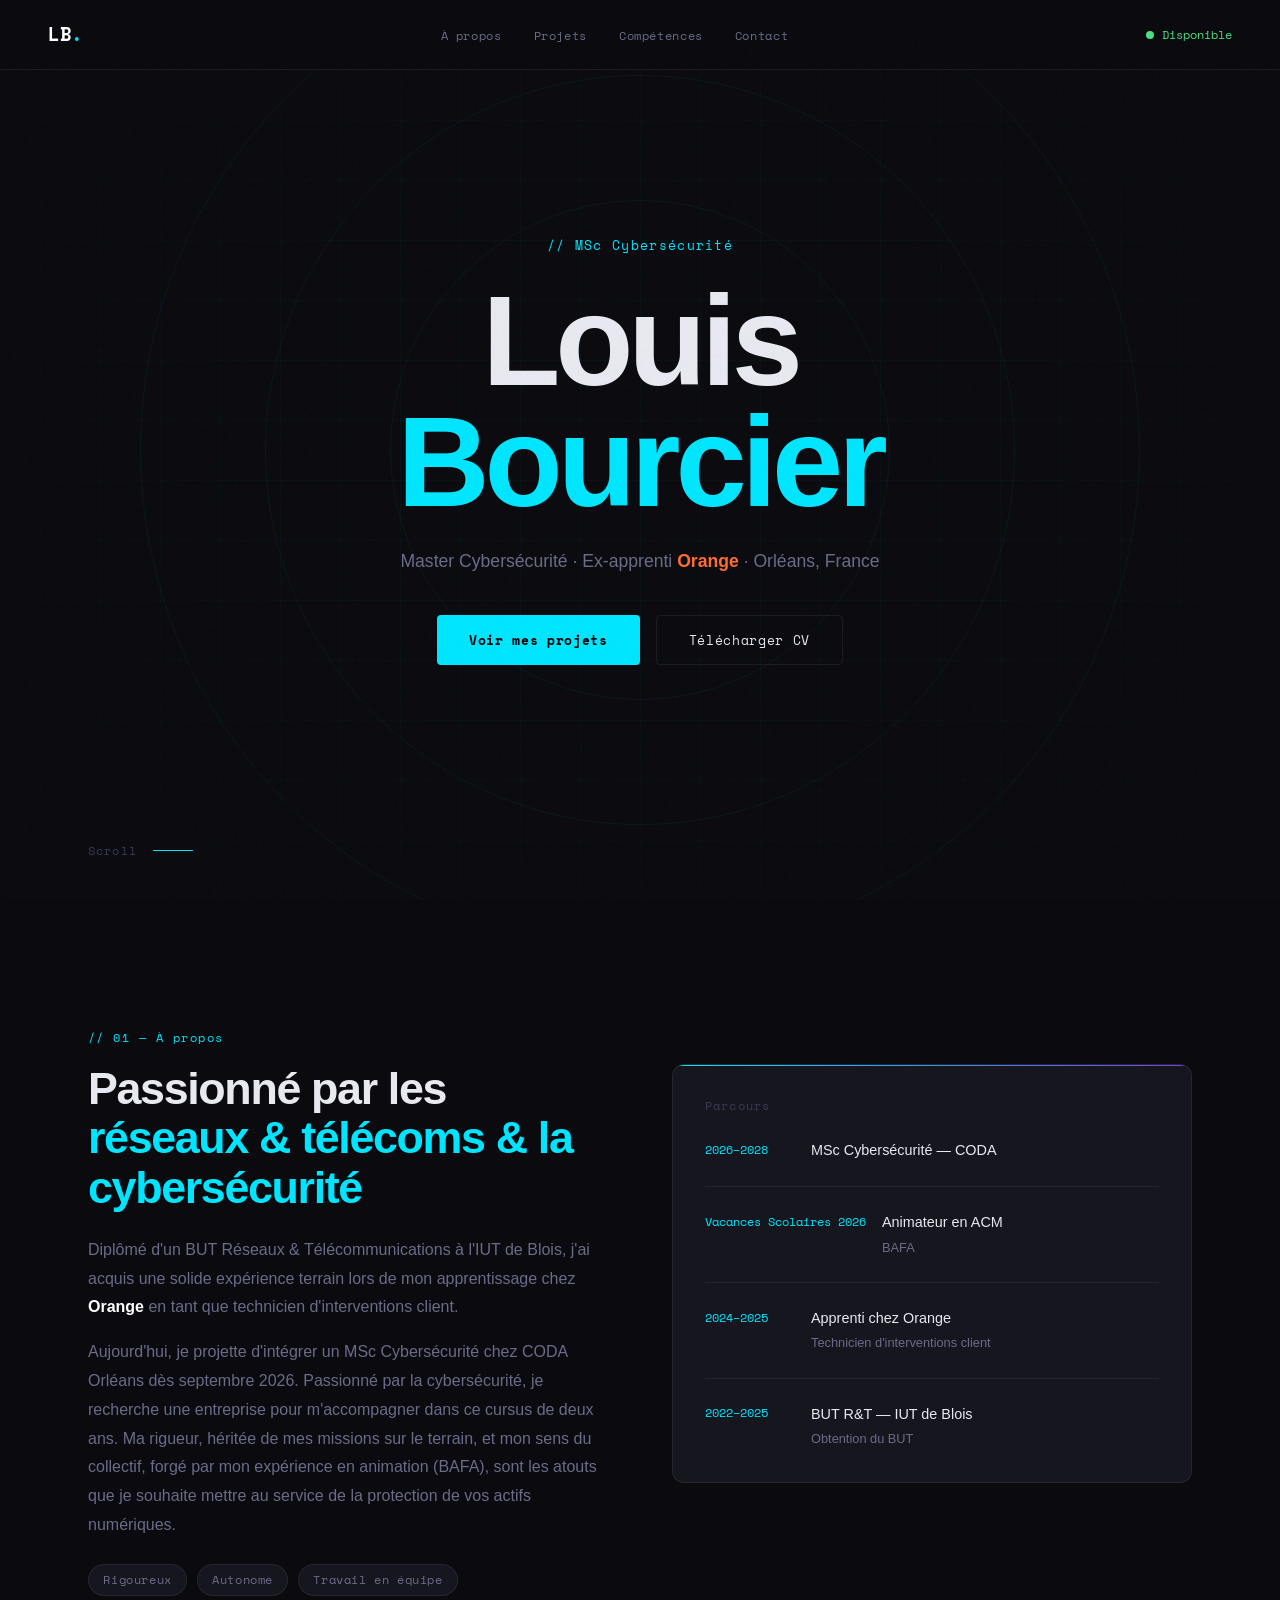
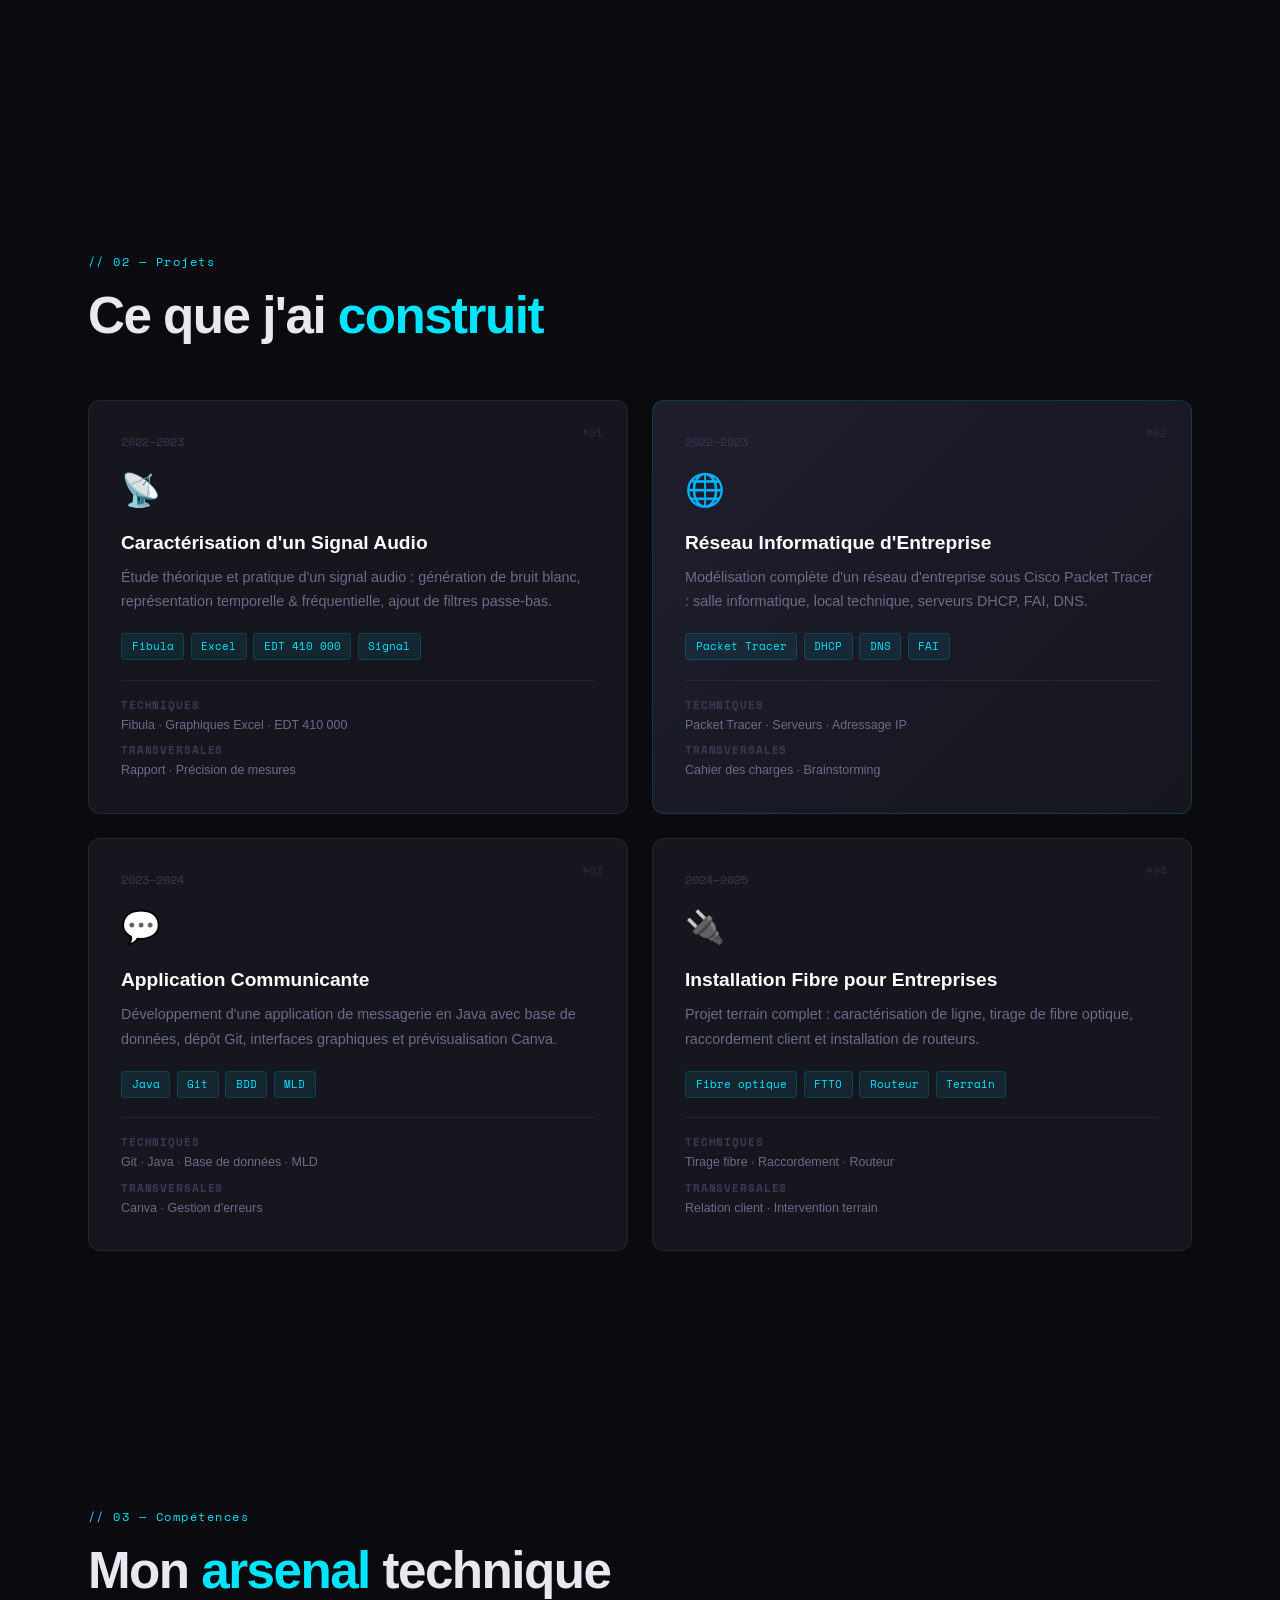
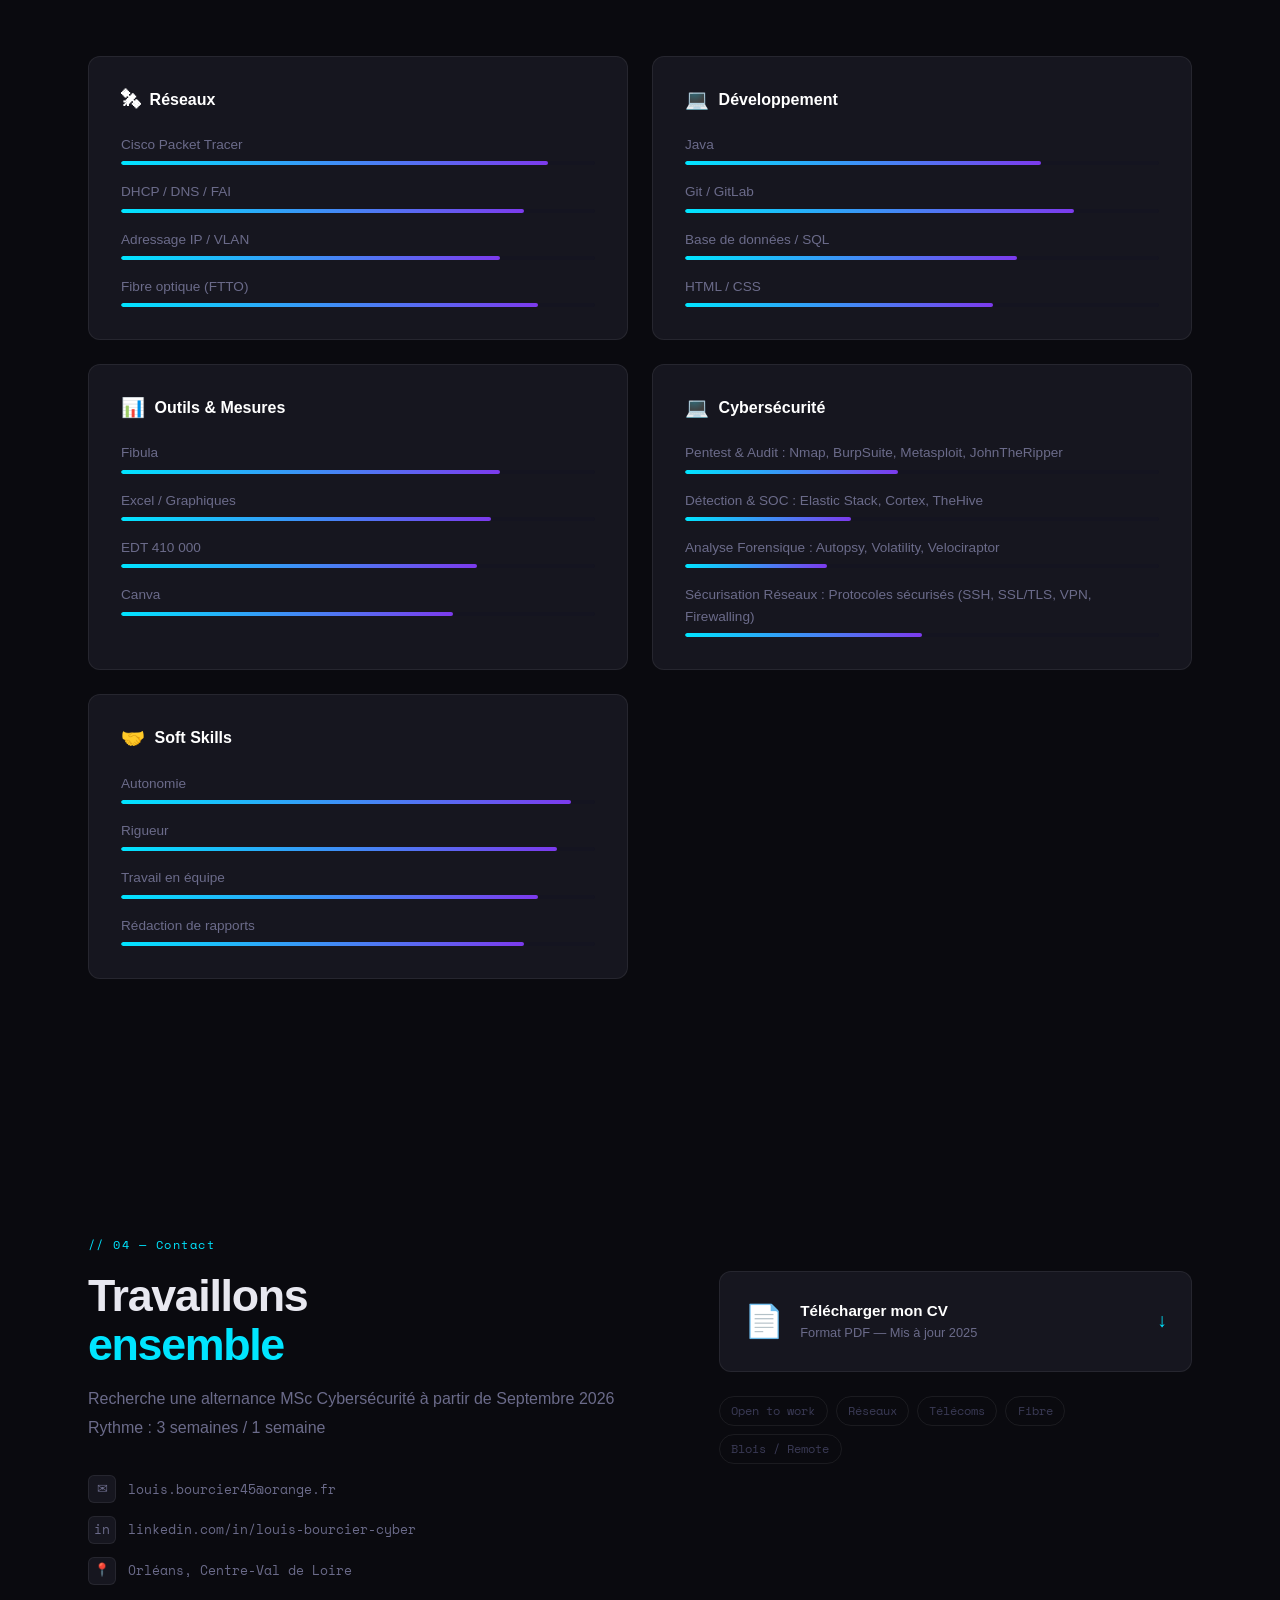
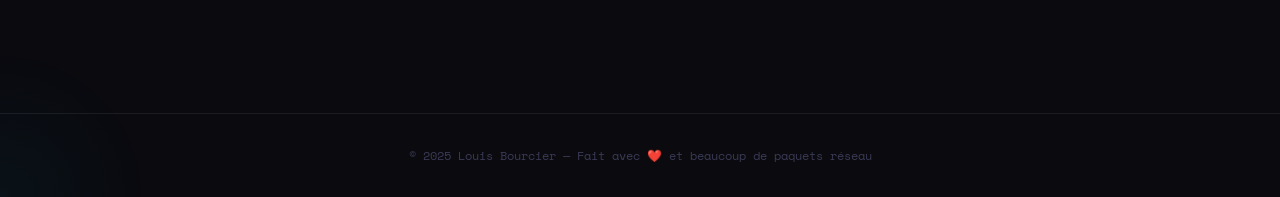
==== commit d6e4a4e6: "Ajout Compétences Cybersécurité" ====
--- a/index.html
+++ b/index.html
@@ -26,7 +26,7 @@
   <section id="hero">
     <div class="hero-grid-bg"></div>
     <div class="hero-content">
-      <p class="hero-tag">// BUT Réseaux & Télécommunications</p>
+      <p class="hero-tag">// MSc Cybersécurité</p>
       <h1 class="hero-title">
         <span class="line">Louis</span>
         <span class="line accent">Bourcier</span>
@@ -165,6 +165,15 @@
           <li><span>Excel / Graphiques</span><div class="bar"><div style="width:78%"></div></div></li>
           <li><span>EDT 410 000</span><div class="bar"><div style="width:75%"></div></div></li>
           <li><span>Canva</span><div class="bar"><div style="width:70%"></div></div></li>
+        </ul>
+      </div>
+      <div class="skill-category">
+        <h3><span class="cat-icon">💻</span> Cybersécurité</h3>
+        <ul>
+          <li><span>Pentest & Audit : Nmap, BurpSuite, Metasploit, JohnTheRipper</span><div class="bar"><div style="width:45%"></div></div></li>
+          <li><span>Détection & SOC : Elastic Stack, Cortex, TheHive</span><div class="bar"><div style="width:35%"></div></div></li>
+          <li><span>Analyse Forensique : Autopsy, Volatility, Velociraptor</span><div class="bar"><div style="width:30%"></div></div></li>
+          <li><span>Sécurisation Réseaux : Protocoles sécurisés (SSH, SSL/TLS, VPN, Firewalling)</span><div class="bar"><div style="width:50%"></div></div></li>
         </ul>
       </div>
       <div class="skill-category">
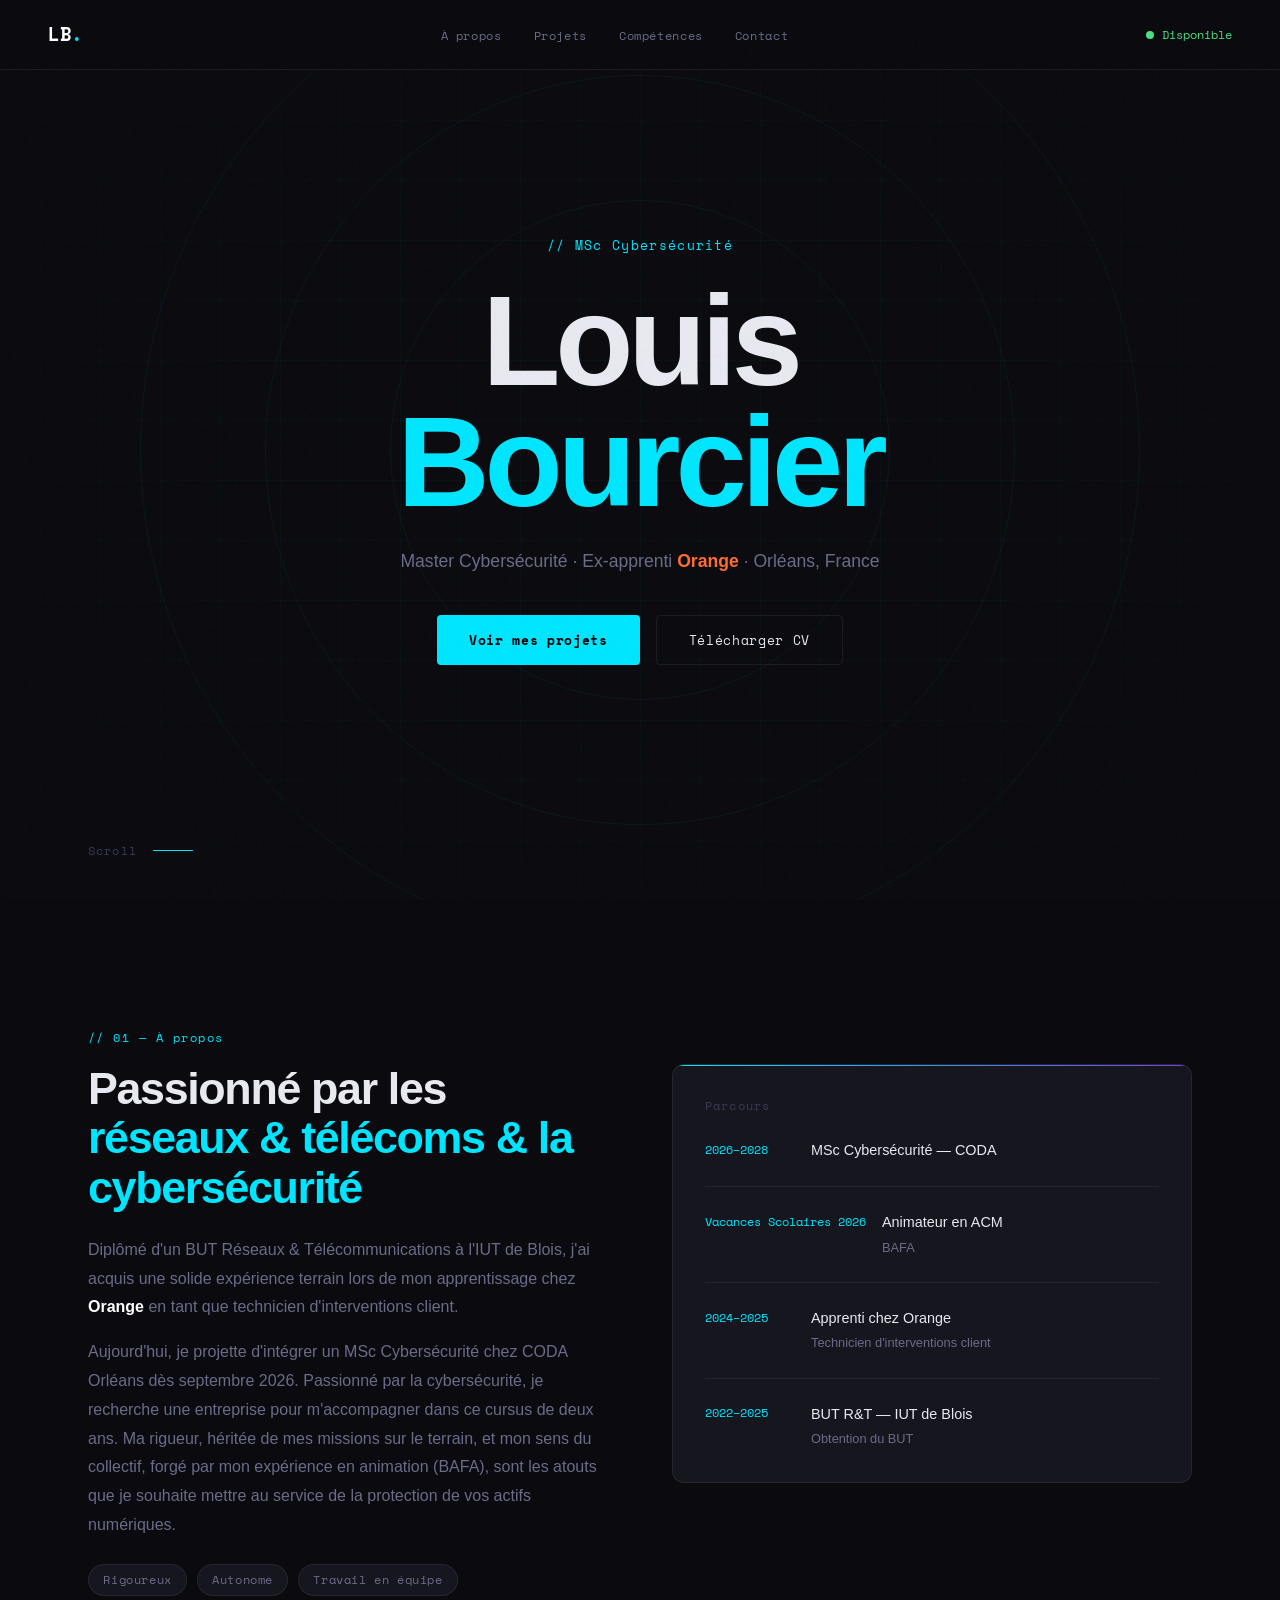
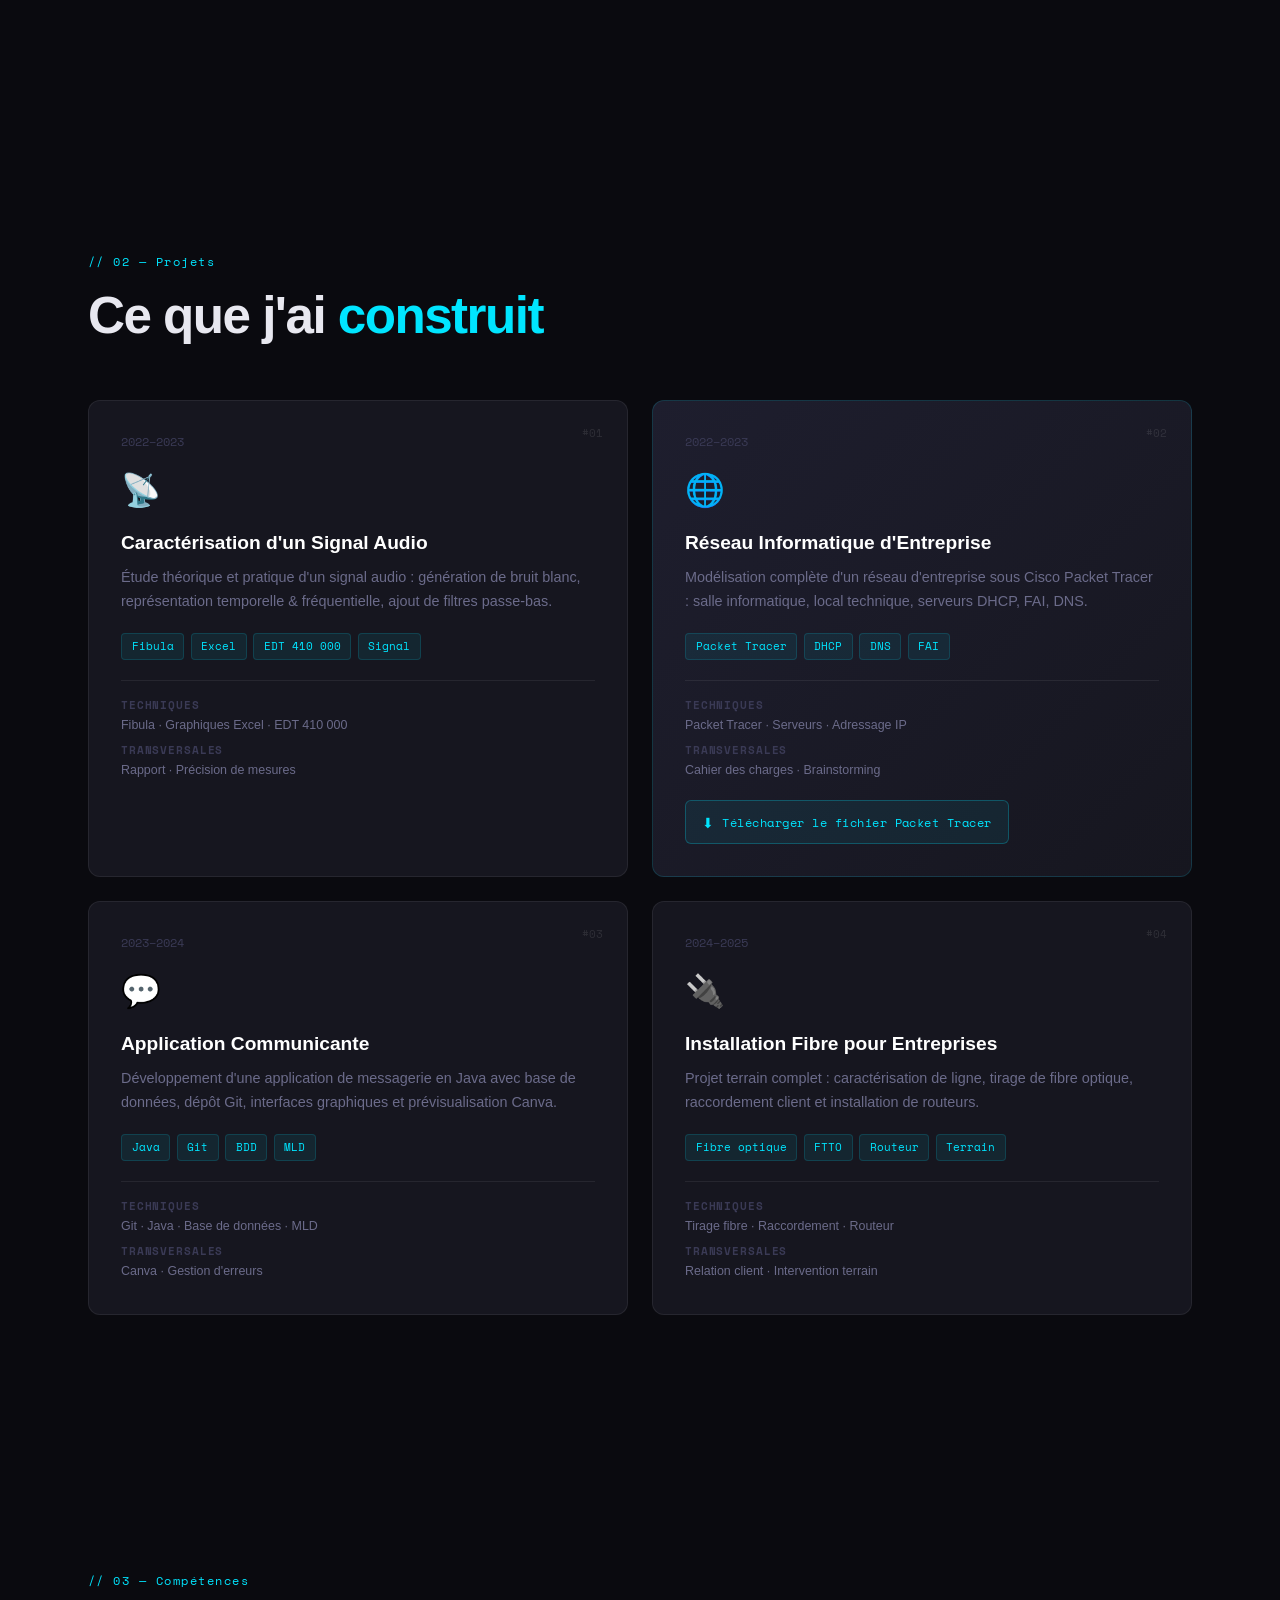
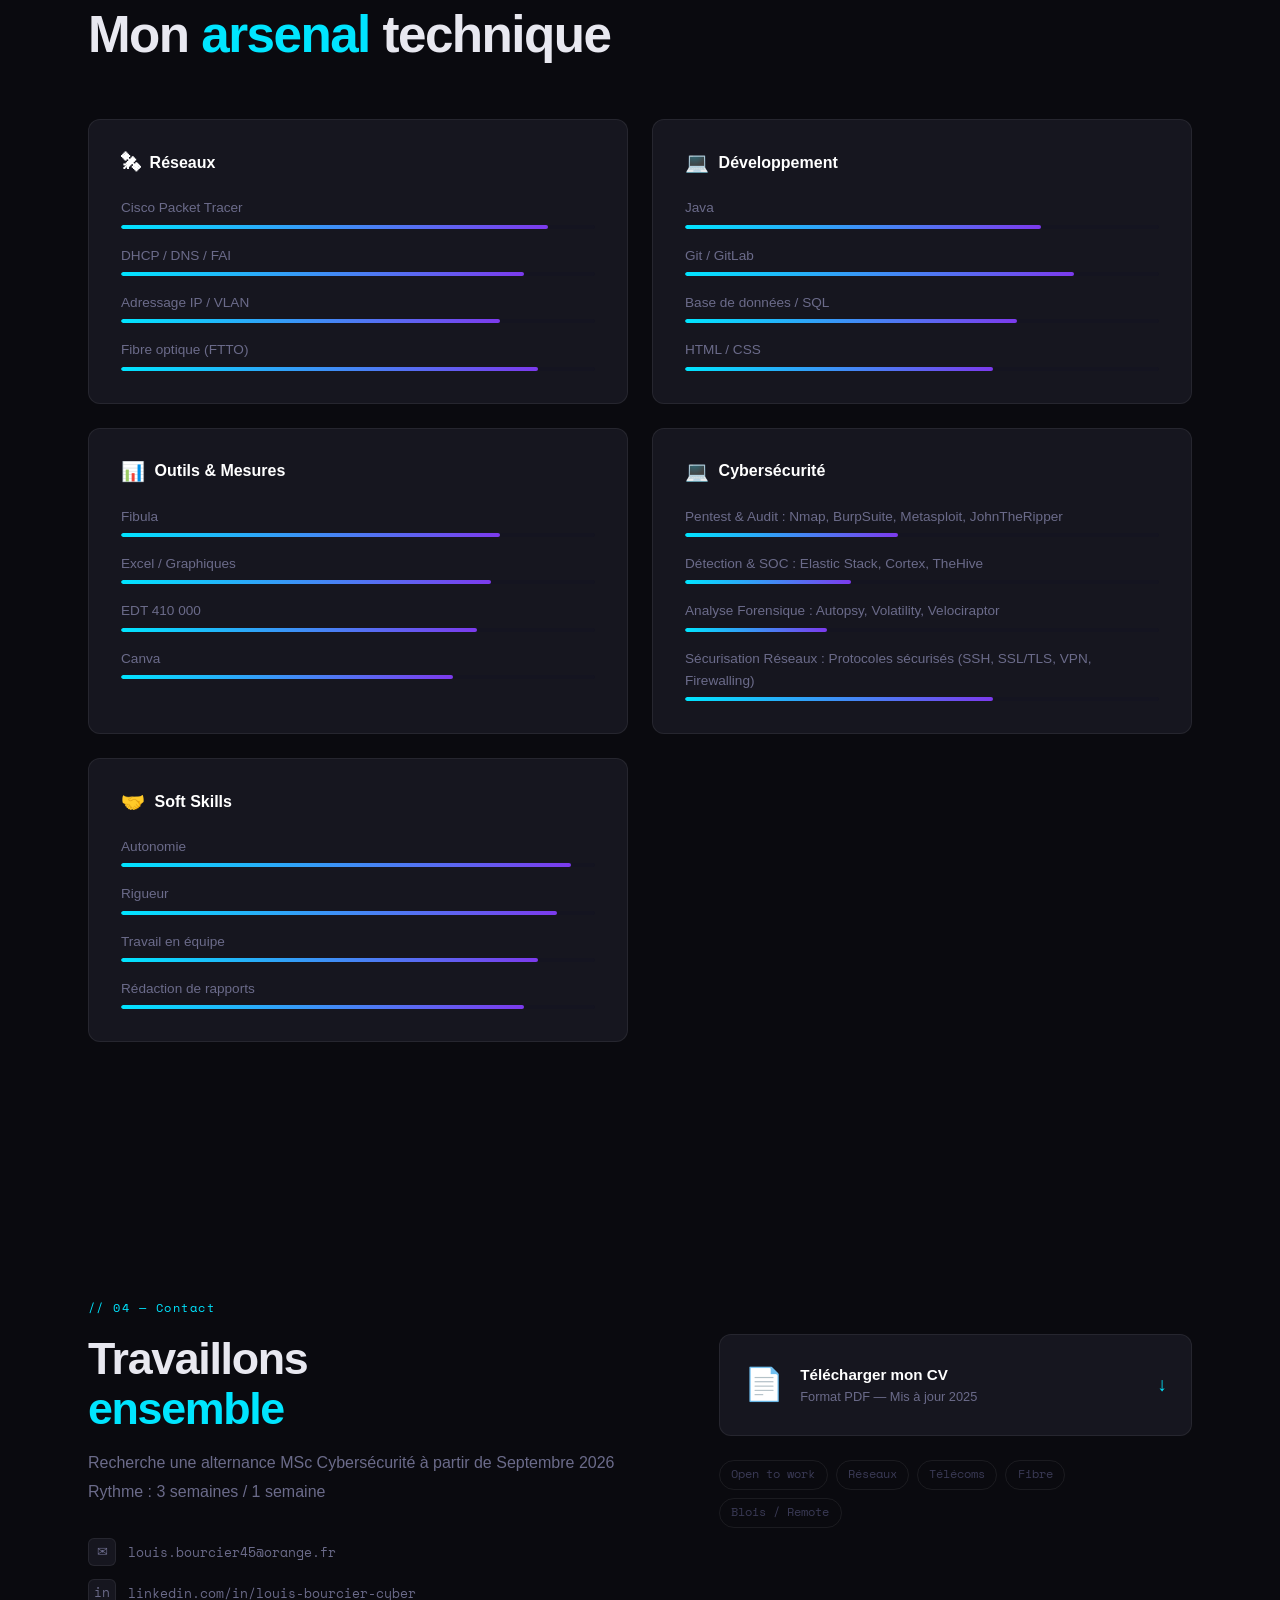
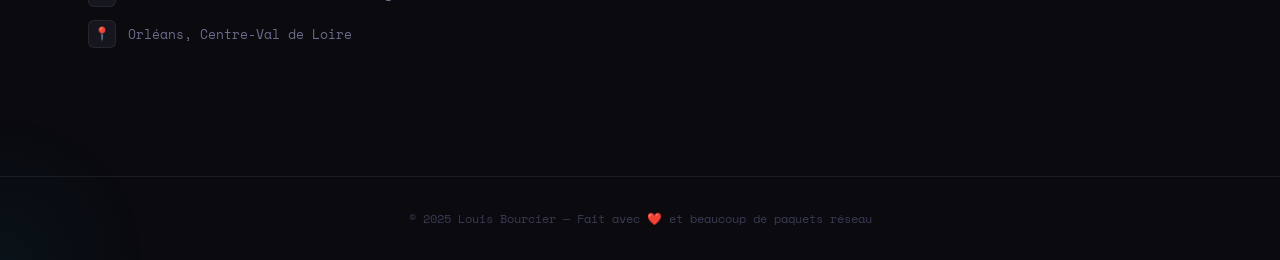
==== commit f895157b: "Ajout du fichier PacketTracer pour le projet création d'un réseau d'entreprise" ====
--- a/index.html
+++ b/index.html
@@ -101,12 +101,21 @@
         <div class="project-year">2022–2023</div>
         <div class="project-icon">🌐</div>
         <h3>Réseau Informatique d'Entreprise</h3>
-        <p>Modélisation complète d'un réseau d'entreprise sous Cisco Packet Tracer : salle informatique, local technique, serveurs DHCP, FAI, DNS.</p>
-        <div class="project-tags"><span>Packet Tracer</span><span>DHCP</span><span>DNS</span><span>FAI</span></div>
+        <p>
+          Modélisation complète d'un réseau d'entreprise sous Cisco Packet Tracer :
+          salle informatique, local technique, serveurs DHCP, FAI, DNS.
+        </p>
+        <div class="project-tags">
+          <span>Packet Tracer</span><span>DHCP</span><span>DNS</span><span>FAI</span>
+        </div>
         <div class="project-skills">
           <div><strong>Techniques</strong>Packet Tracer · Serveurs · Adressage IP</div>
           <div><strong>Transversales</strong>Cahier des charges · Brainstorming</div>
         </div>
+        <a href="PacketTracer_Louis_Bourcier.pkt" download class="btn-download">
+          <span class="dl-icon">⬇</span>
+          Télécharger le fichier Packet Tracer
+        </a>
       </div>
 
       <div class="project-card" data-index="03">
@@ -173,7 +182,7 @@
           <li><span>Pentest & Audit : Nmap, BurpSuite, Metasploit, JohnTheRipper</span><div class="bar"><div style="width:45%"></div></div></li>
           <li><span>Détection & SOC : Elastic Stack, Cortex, TheHive</span><div class="bar"><div style="width:35%"></div></div></li>
           <li><span>Analyse Forensique : Autopsy, Volatility, Velociraptor</span><div class="bar"><div style="width:30%"></div></div></li>
-          <li><span>Sécurisation Réseaux : Protocoles sécurisés (SSH, SSL/TLS, VPN, Firewalling)</span><div class="bar"><div style="width:50%"></div></div></li>
+          <li><span>Sécurisation Réseaux : Protocoles sécurisés (SSH, SSL/TLS, VPN, Firewalling)</span><div class="bar"><div style="width:65%"></div></div></li>
         </ul>
       </div>
       <div class="skill-category">
--- a/css/style.css
+++ b/css/style.css
@@ -404,6 +404,10 @@
   margin-bottom: 1.2rem;
 }
 
+.project-card::after {
+  pointer-events: none;
+}
+
 .project-tags {
   display: flex; flex-wrap: wrap; gap: 0.4rem;
   margin-bottom: 1.2rem;
@@ -436,6 +440,29 @@
   display: block;
   margin-bottom: 0.1rem;
 }
+
+.btn-download {
+  display: inline-flex; align-items: center; gap: 0.5rem;
+  margin-top: 1.2rem;
+  padding: 0.6rem 1rem;
+  font-family: var(--font-mono);
+  font-size: 0.75rem;
+  color: var(--accent);
+  background: rgba(0,229,255,0.07);
+  border: 1px solid rgba(0,229,255,0.25);
+  border-radius: 6px;
+  text-decoration: none;
+  letter-spacing: 0.04em;
+  transition: all 0.2s ease;
+  width: fit-content;
+}
+.btn-download:hover {
+  background: rgba(0,229,255,0.15);
+  border-color: var(--accent);
+  transform: translateY(-1px);
+  box-shadow: 0 4px 16px rgba(0,229,255,0.15);
+}
+.dl-icon { font-size: 0.9rem; }
 
 /* ===========================
    SKILLS
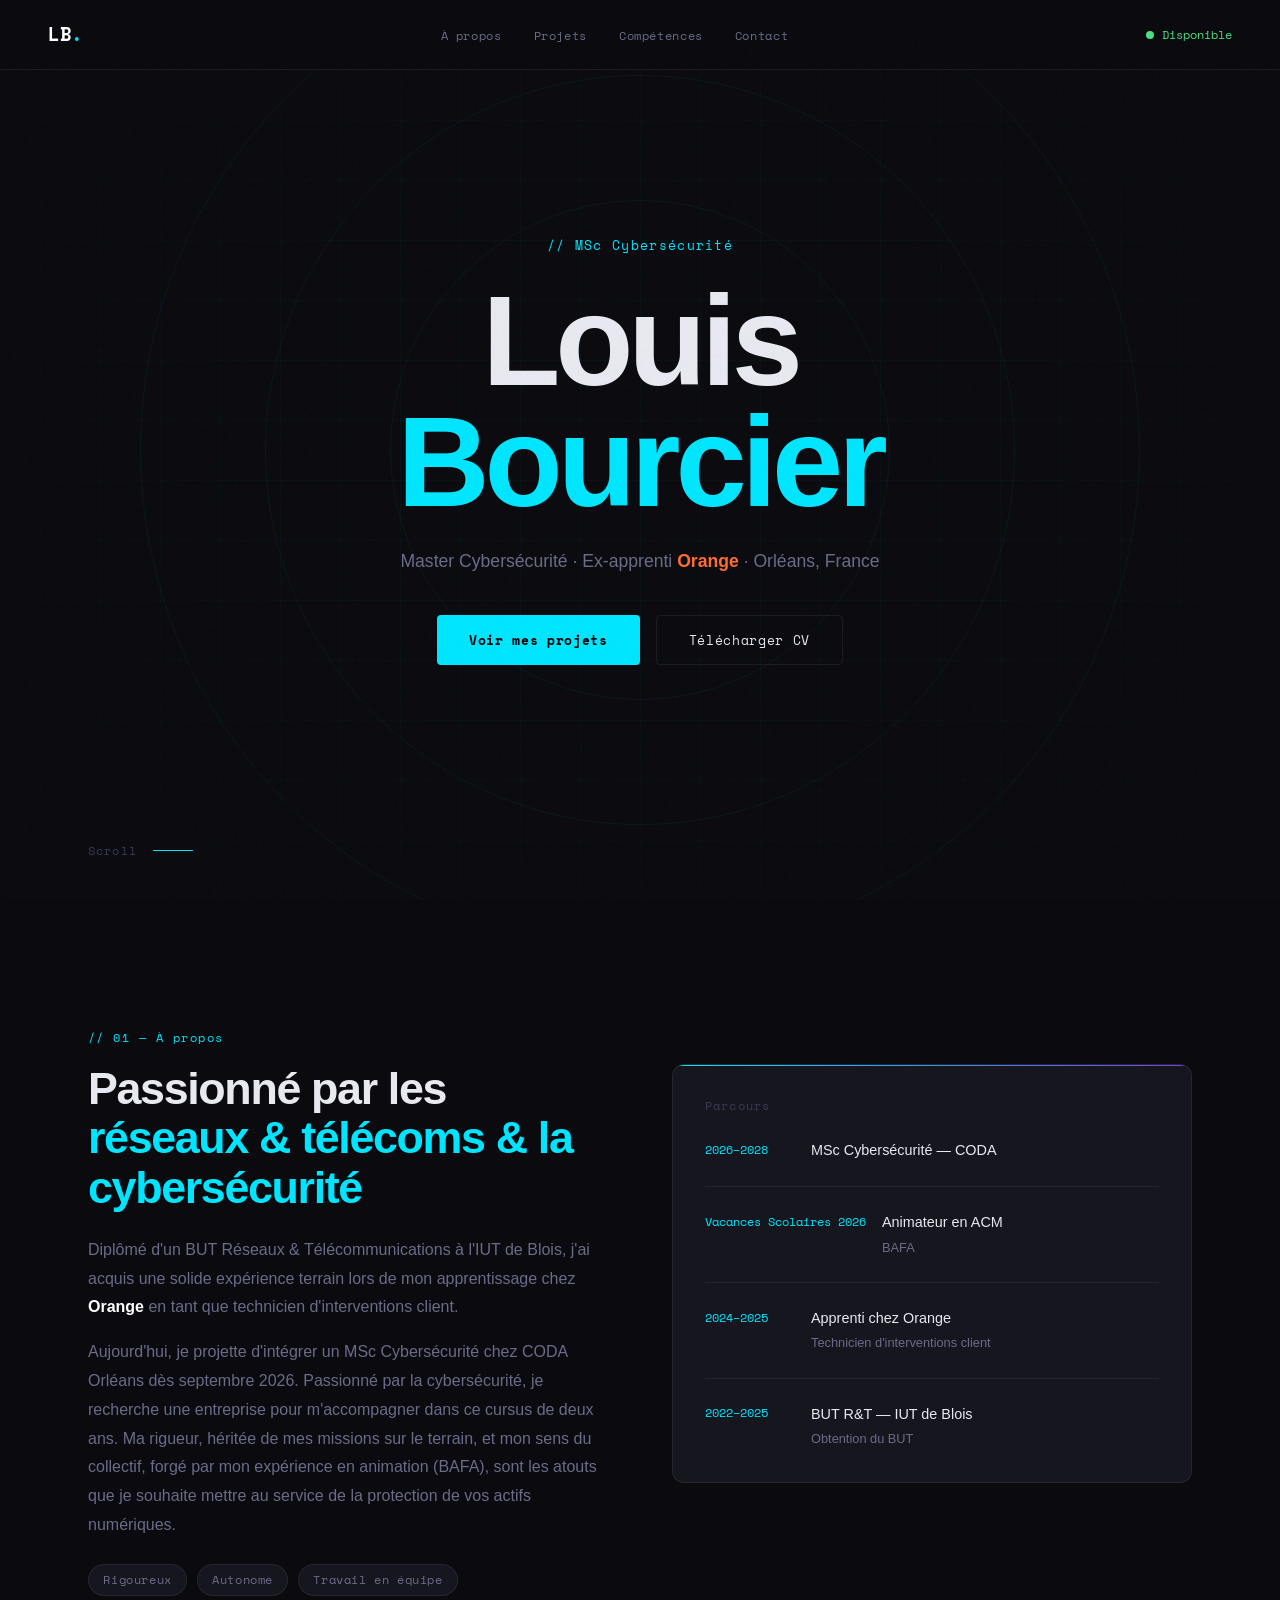
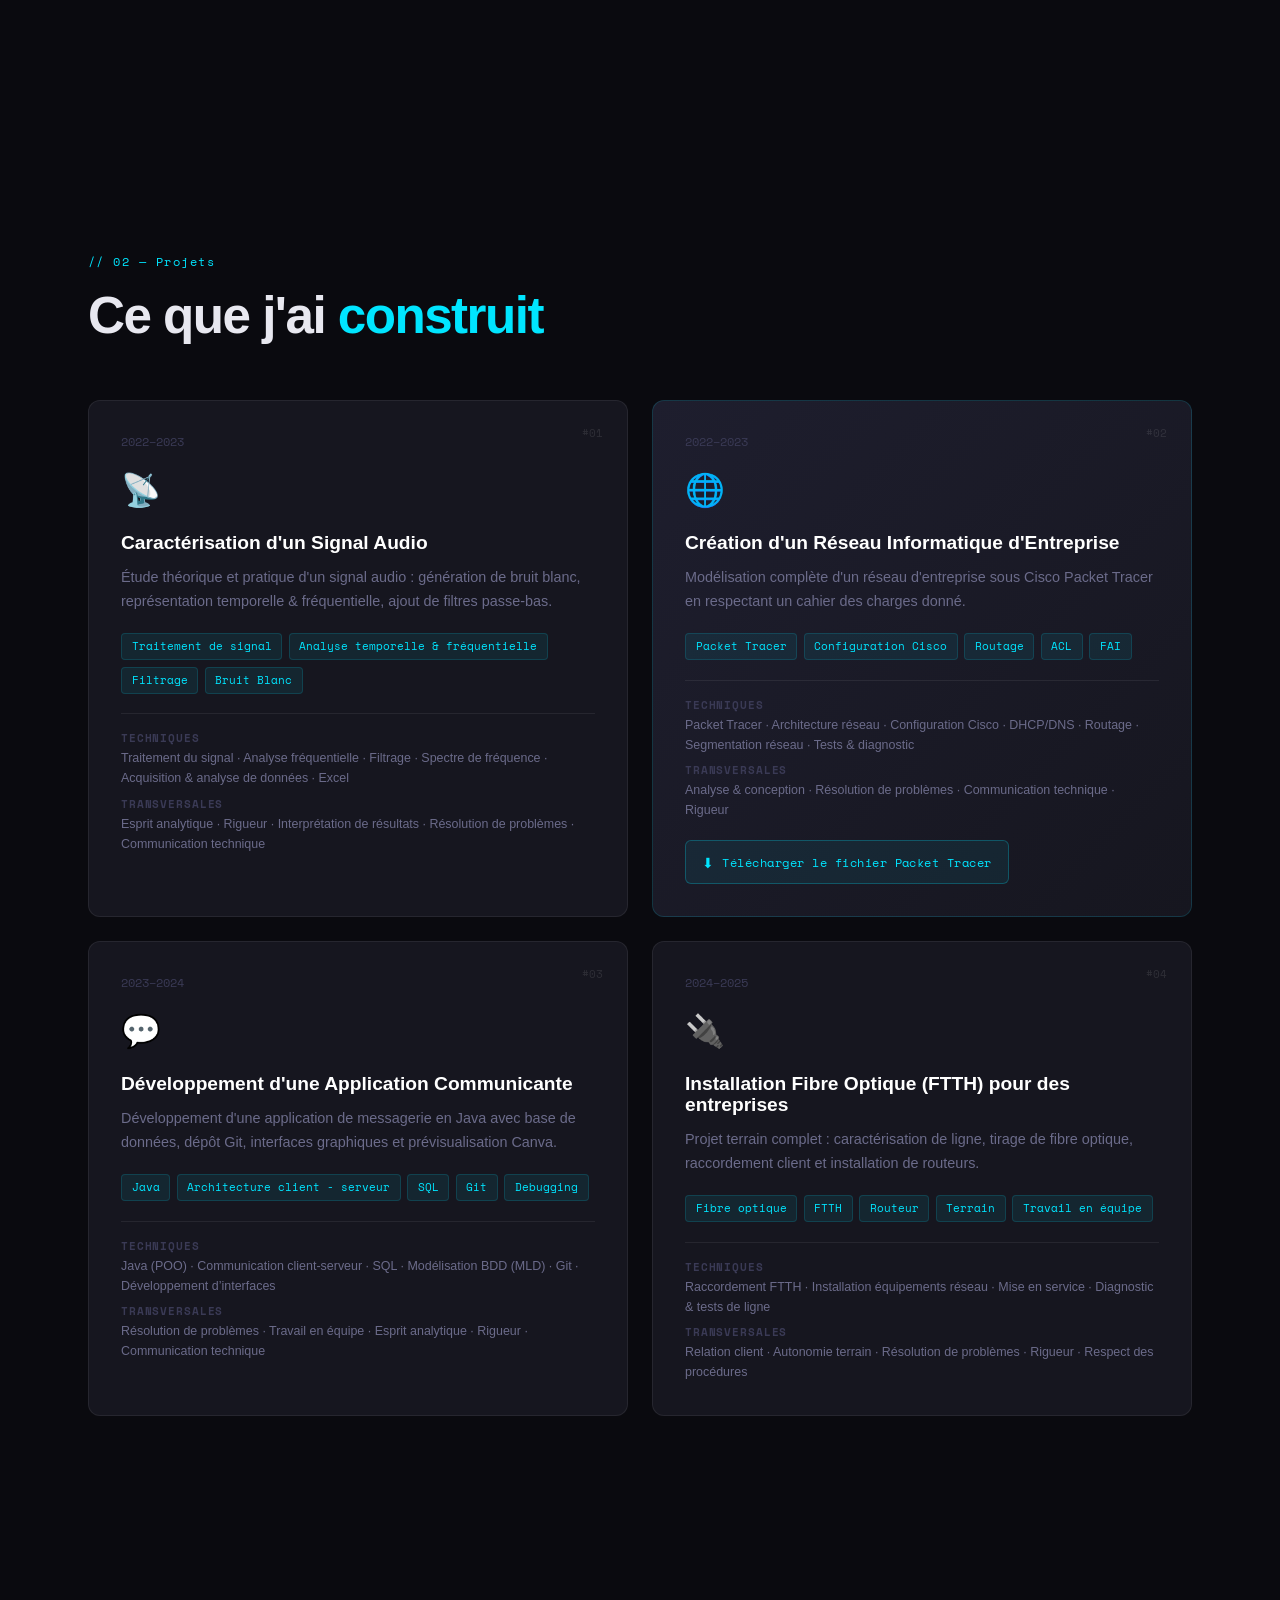
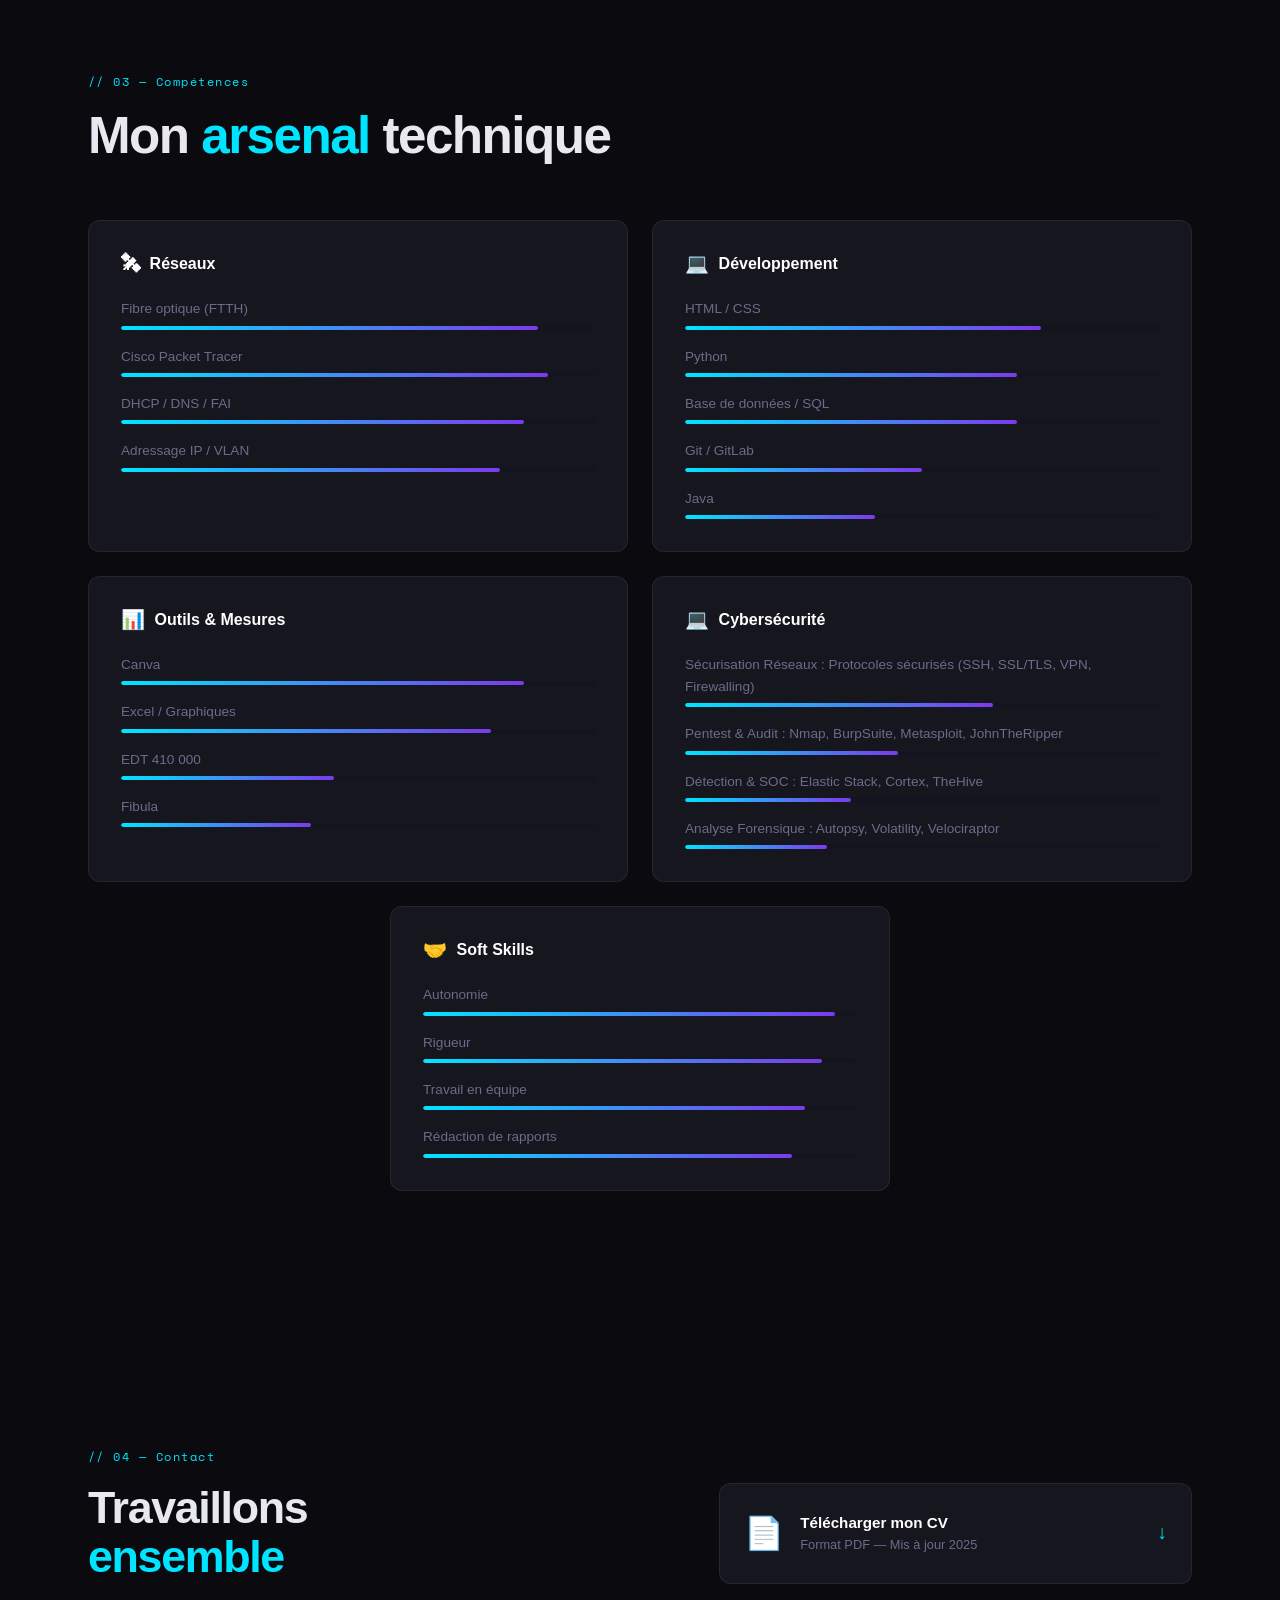
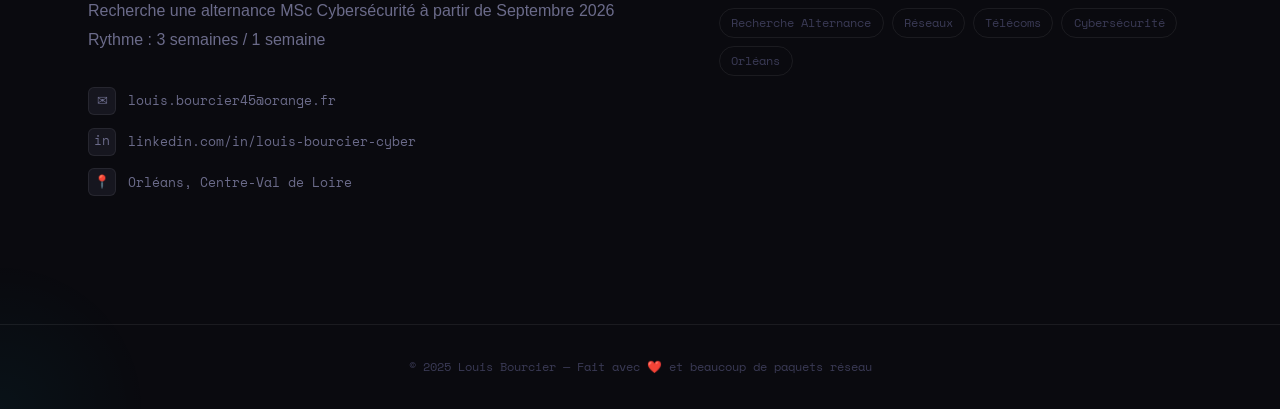
==== commit f332a440: "Modification effectuée au niveau des projets" ====
--- a/index.html
+++ b/index.html
@@ -88,29 +88,28 @@
       <div class="project-card" data-index="01">
         <div class="project-year">2022–2023</div>
         <div class="project-icon">📡</div>
-        <h3>Caractérisation d'un Signal Audio</h3>
+        <h3>Caractérisation d'un <strong>Signal Audio</strong></h3>
         <p>Étude théorique et pratique d'un signal audio : génération de bruit blanc, représentation temporelle & fréquentielle, ajout de filtres passe-bas.</p>
-        <div class="project-tags"><span>Fibula</span><span>Excel</span><span>EDT 410 000</span><span>Signal</span></div>
-        <div class="project-skills">
-          <div><strong>Techniques</strong>Fibula · Graphiques Excel · EDT 410 000</div>
-          <div><strong>Transversales</strong>Rapport · Précision de mesures</div>
+        <div class="project-tags"><span>Traitement de signal</span><span>Analyse temporelle & fréquentielle</span><span>Filtrage</span><span>Bruit Blanc</span></div>
+        <div class="project-skills">
+          <div><strong>Techniques</strong>Traitement du signal · Analyse fréquentielle · Filtrage · Spectre de fréquence · Acquisition & analyse de données · Excel</div>
+          <div><strong>Transversales</strong>Esprit analytique · Rigueur · Interprétation de résultats · Résolution de problèmes · Communication technique</div>
         </div>
       </div>
 
       <div class="project-card featured" data-index="02">
         <div class="project-year">2022–2023</div>
         <div class="project-icon">🌐</div>
-        <h3>Réseau Informatique d'Entreprise</h3>
+        <h3>Création d'un <strong>Réseau Informatique d'Entreprise</strong></h3>
         <p>
-          Modélisation complète d'un réseau d'entreprise sous Cisco Packet Tracer :
-          salle informatique, local technique, serveurs DHCP, FAI, DNS.
+          Modélisation complète d'un réseau d'entreprise sous Cisco Packet Tracer en respectant un cahier des charges donné.
         </p>
         <div class="project-tags">
-          <span>Packet Tracer</span><span>DHCP</span><span>DNS</span><span>FAI</span>
-        </div>
-        <div class="project-skills">
-          <div><strong>Techniques</strong>Packet Tracer · Serveurs · Adressage IP</div>
-          <div><strong>Transversales</strong>Cahier des charges · Brainstorming</div>
+          <span>Packet Tracer</span><span>Configuration Cisco</span><span>Routage</span><span>ACL</span><span>FAI</span>
+        </div>
+        <div class="project-skills">
+          <div><strong>Techniques</strong>Packet Tracer · Architecture réseau · Configuration Cisco · DHCP/DNS · Routage · Segmentation réseau · Tests & diagnostic</div>
+          <div><strong>Transversales</strong>Analyse & conception · Résolution de problèmes · Communication technique · Rigueur</div>
         </div>
         <a href="PacketTracer_Louis_Bourcier.pkt" download class="btn-download">
           <span class="dl-icon">⬇</span>
@@ -121,24 +120,24 @@
       <div class="project-card" data-index="03">
         <div class="project-year">2023–2024</div>
         <div class="project-icon">💬</div>
-        <h3>Application Communicante</h3>
+        <h3>Développement d'une <strong>Application Communicante</strong></h3>
         <p>Développement d'une application de messagerie en Java avec base de données, dépôt Git, interfaces graphiques et prévisualisation Canva.</p>
-        <div class="project-tags"><span>Java</span><span>Git</span><span>BDD</span><span>MLD</span></div>
-        <div class="project-skills">
-          <div><strong>Techniques</strong>Git · Java · Base de données · MLD</div>
-          <div><strong>Transversales</strong>Canva · Gestion d'erreurs</div>
+        <div class="project-tags"><span>Java</span><span>Architecture client - serveur</span><span>SQL</span><span>Git</span><span>Debugging</span></div>
+        <div class="project-skills">
+          <div><strong>Techniques</strong>Java (POO) · Communication client-serveur · SQL · Modélisation BDD (MLD) · Git · Développement d’interfaces</div>
+          <div><strong>Transversales</strong>Résolution de problèmes · Travail en équipe · Esprit analytique · Rigueur · Communication technique</div>
         </div>
       </div>
 
       <div class="project-card" data-index="04">
         <div class="project-year">2024–2025</div>
         <div class="project-icon">🔌</div>
-        <h3>Installation Fibre pour Entreprises</h3>
+        <h3>Installation <strong>Fibre Optique (FTTH)</strong> pour des entreprises</h3>
         <p>Projet terrain complet : caractérisation de ligne, tirage de fibre optique, raccordement client et installation de routeurs.</p>
-        <div class="project-tags"><span>Fibre optique</span><span>FTTO</span><span>Routeur</span><span>Terrain</span></div>
-        <div class="project-skills">
-          <div><strong>Techniques</strong>Tirage fibre · Raccordement · Routeur</div>
-          <div><strong>Transversales</strong>Relation client · Intervention terrain</div>
+        <div class="project-tags"><span>Fibre optique</span><span>FTTH</span><span>Routeur</span><span>Terrain</span><span>Travail en équipe</span></div>
+        <div class="project-skills">
+          <div><strong>Techniques</strong>Raccordement FTTH · Installation équipements réseau · Mise en service · Diagnostic & tests de ligne</div>
+          <div><strong>Transversales</strong>Relation client · Autonomie terrain · Résolution de problèmes · Rigueur · Respect des procédures</div>
         </div>
       </div>
 
@@ -152,37 +151,38 @@
       <div class="skill-category">
         <h3><span class="cat-icon">🛰</span> Réseaux</h3>
         <ul>
+          <li><span>Fibre optique (FTTH)</span><div class="bar"><div style="width:88%"></div></div></li>
           <li><span>Cisco Packet Tracer</span><div class="bar"><div style="width:90%"></div></div></li>
           <li><span>DHCP / DNS / FAI</span><div class="bar"><div style="width:85%"></div></div></li>
           <li><span>Adressage IP / VLAN</span><div class="bar"><div style="width:80%"></div></div></li>
-          <li><span>Fibre optique (FTTO)</span><div class="bar"><div style="width:88%"></div></div></li>
         </ul>
       </div>
       <div class="skill-category">
         <h3><span class="cat-icon">💻</span> Développement</h3>
         <ul>
-          <li><span>Java</span><div class="bar"><div style="width:75%"></div></div></li>
-          <li><span>Git / GitLab</span><div class="bar"><div style="width:82%"></div></div></li>
+          <li><span>HTML / CSS</span><div class="bar"><div style="width:75%"></div></div></li>
+          <li><span>Python</span><div class="bar"><div style="width:70%"></div></div></li>
           <li><span>Base de données / SQL</span><div class="bar"><div style="width:70%"></div></div></li>
-          <li><span>HTML / CSS</span><div class="bar"><div style="width:65%"></div></div></li>
+          <li><span>Git / GitLab</span><div class="bar"><div style="width:50%"></div></div></li>
+          <li><span>Java</span><div class="bar"><div style="width:40%"></div></div></li>
         </ul>
       </div>
       <div class="skill-category">
         <h3><span class="cat-icon">📊</span> Outils & Mesures</h3>
         <ul>
-          <li><span>Fibula</span><div class="bar"><div style="width:80%"></div></div></li>
+          <li><span>Canva</span><div class="bar"><div style="width:85%"></div></div></li>
           <li><span>Excel / Graphiques</span><div class="bar"><div style="width:78%"></div></div></li>
-          <li><span>EDT 410 000</span><div class="bar"><div style="width:75%"></div></div></li>
-          <li><span>Canva</span><div class="bar"><div style="width:70%"></div></div></li>
+          <li><span>EDT 410 000</span><div class="bar"><div style="width:45%"></div></div></li>
+          <li><span>Fibula</span><div class="bar"><div style="width:40%"></div></div></li>         
         </ul>
       </div>
       <div class="skill-category">
         <h3><span class="cat-icon">💻</span> Cybersécurité</h3>
         <ul>
+          <li><span>Sécurisation Réseaux : Protocoles sécurisés (SSH, SSL/TLS, VPN, Firewalling)</span><div class="bar"><div style="width:65%"></div></div></li>
           <li><span>Pentest & Audit : Nmap, BurpSuite, Metasploit, JohnTheRipper</span><div class="bar"><div style="width:45%"></div></div></li>
           <li><span>Détection & SOC : Elastic Stack, Cortex, TheHive</span><div class="bar"><div style="width:35%"></div></div></li>
-          <li><span>Analyse Forensique : Autopsy, Volatility, Velociraptor</span><div class="bar"><div style="width:30%"></div></div></li>
-          <li><span>Sécurisation Réseaux : Protocoles sécurisés (SSH, SSL/TLS, VPN, Firewalling)</span><div class="bar"><div style="width:65%"></div></div></li>
+          <li><span>Analyse Forensique : Autopsy, Volatility, Velociraptor</span><div class="bar"><div style="width:30%"></div></div></li>    
         </ul>
       </div>
       <div class="skill-category">
@@ -222,7 +222,7 @@
           <span class="cv-arrow">↓</span>
         </a>
         <div class="contact-tags">
-          <span>Open to work</span><span>Réseaux</span><span>Télécoms</span><span>Fibre</span><span>Blois / Remote</span>
+          <span>Recherche Alternance</span><span>Réseaux</span><span>Télécoms</span><span>Cybersécurité</span><span>Orléans</span>
         </div>
       </div>
     </div>
--- a/css/style.css
+++ b/css/style.css
@@ -473,6 +473,13 @@
   gap: 1.5rem;
 }
 
+.skills-grid > .skill-category:last-child {
+  grid-column: 1 / -1;
+  justify-self: center;
+  max-width: 500px;
+  width: 100%;
+}
+
 .skill-category {
   background: var(--surface);
   border: 1px solid var(--border);
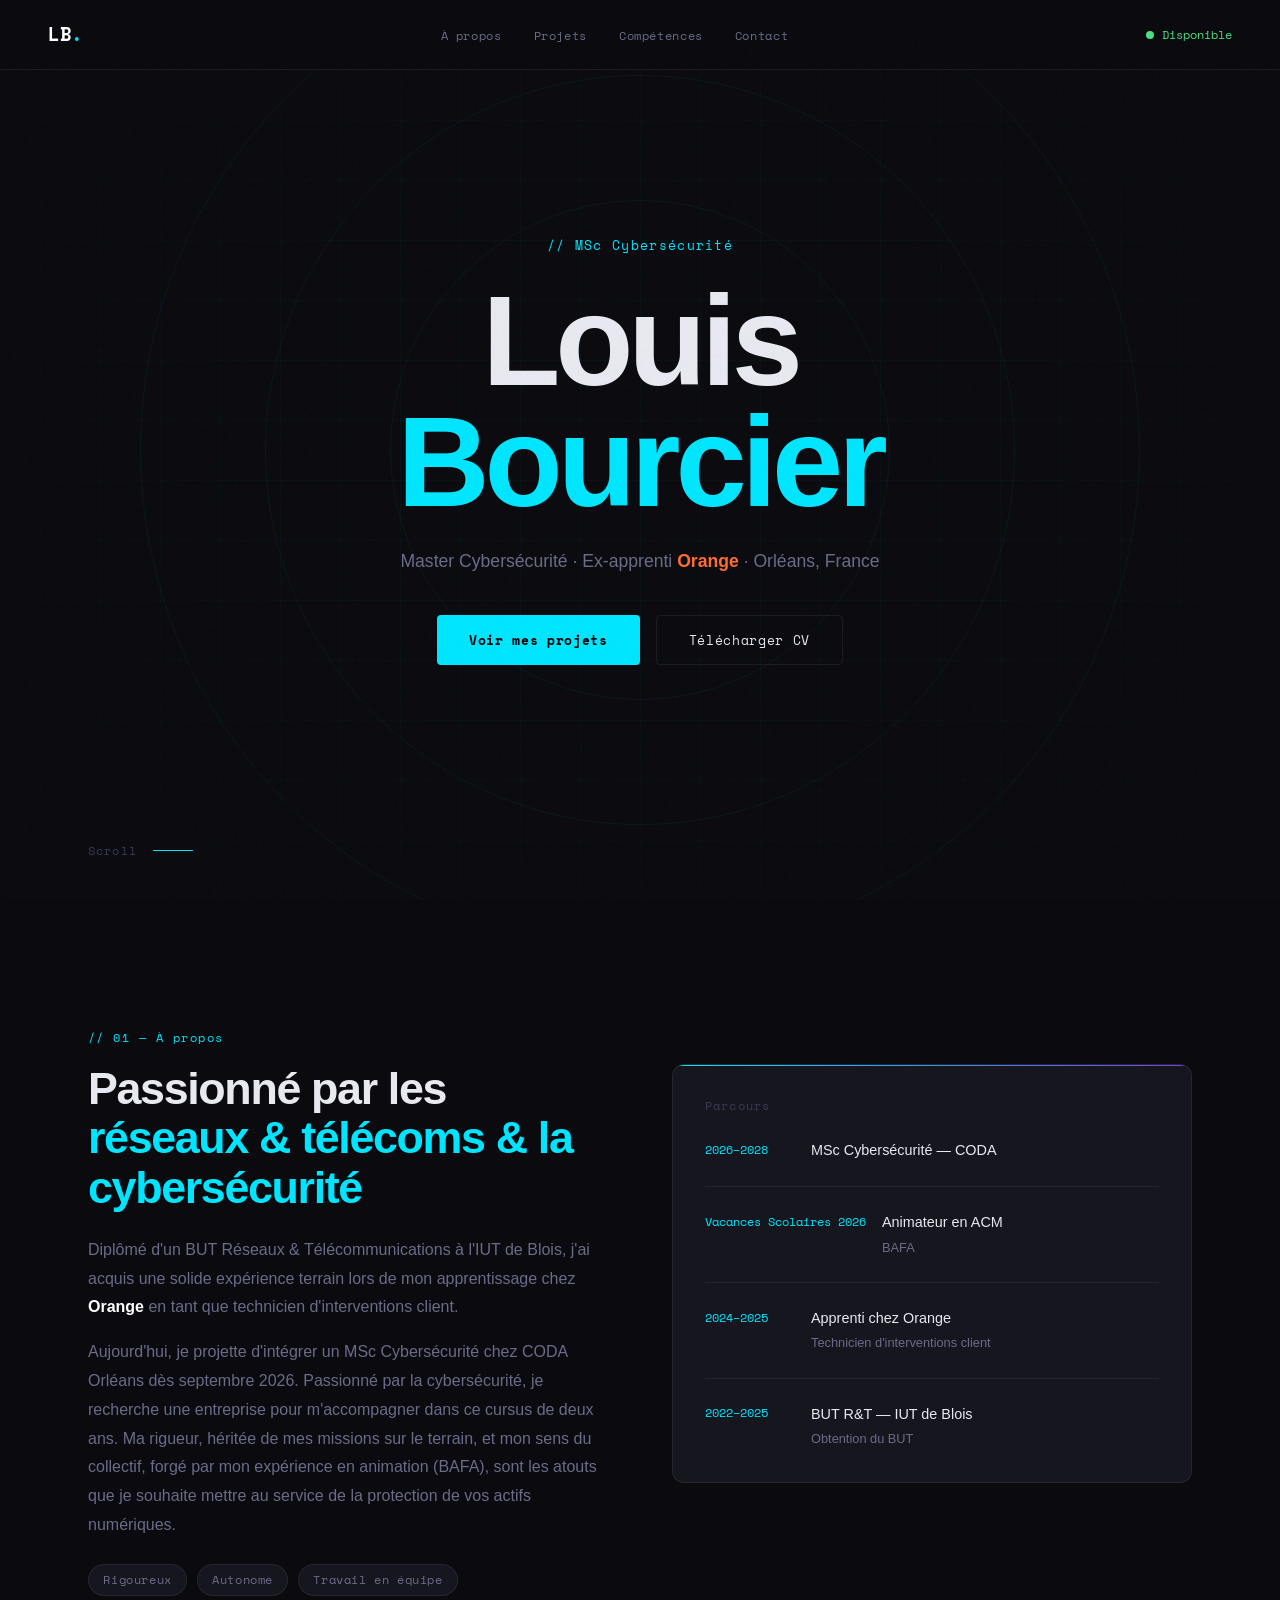
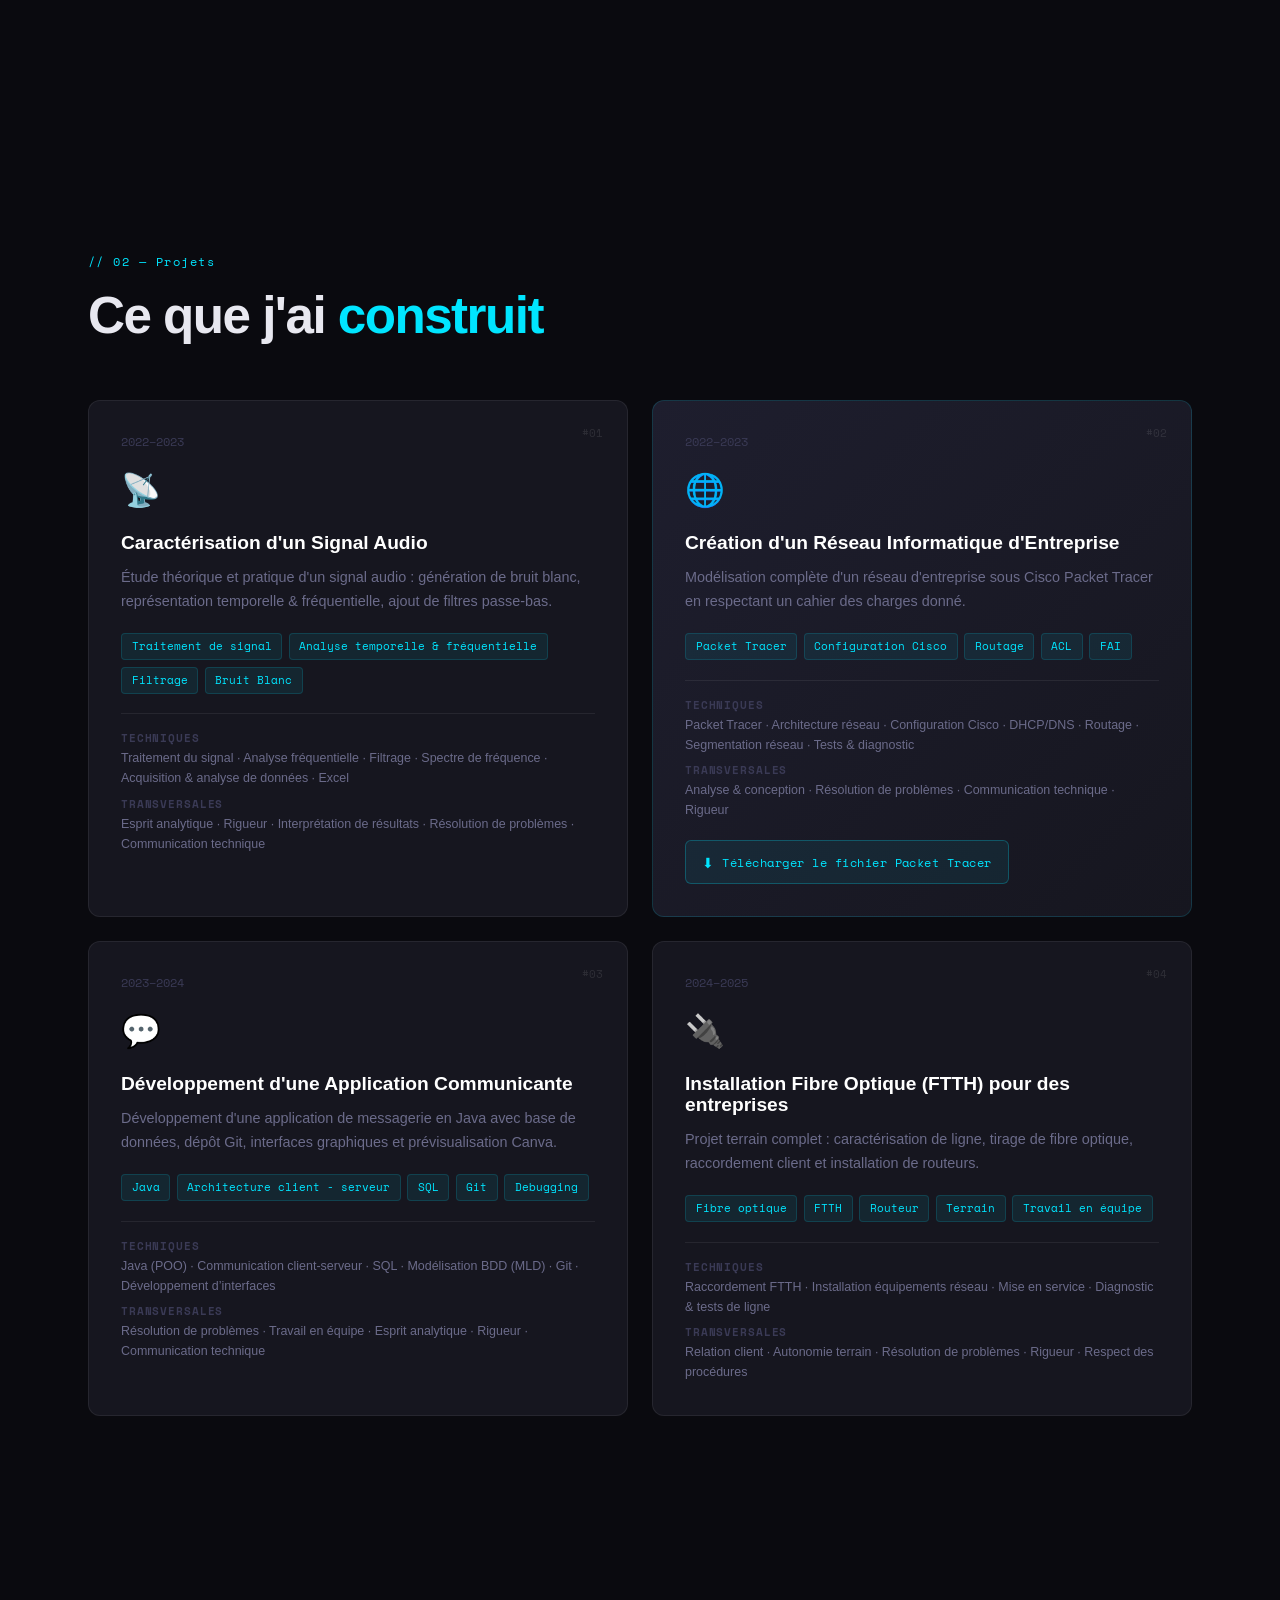
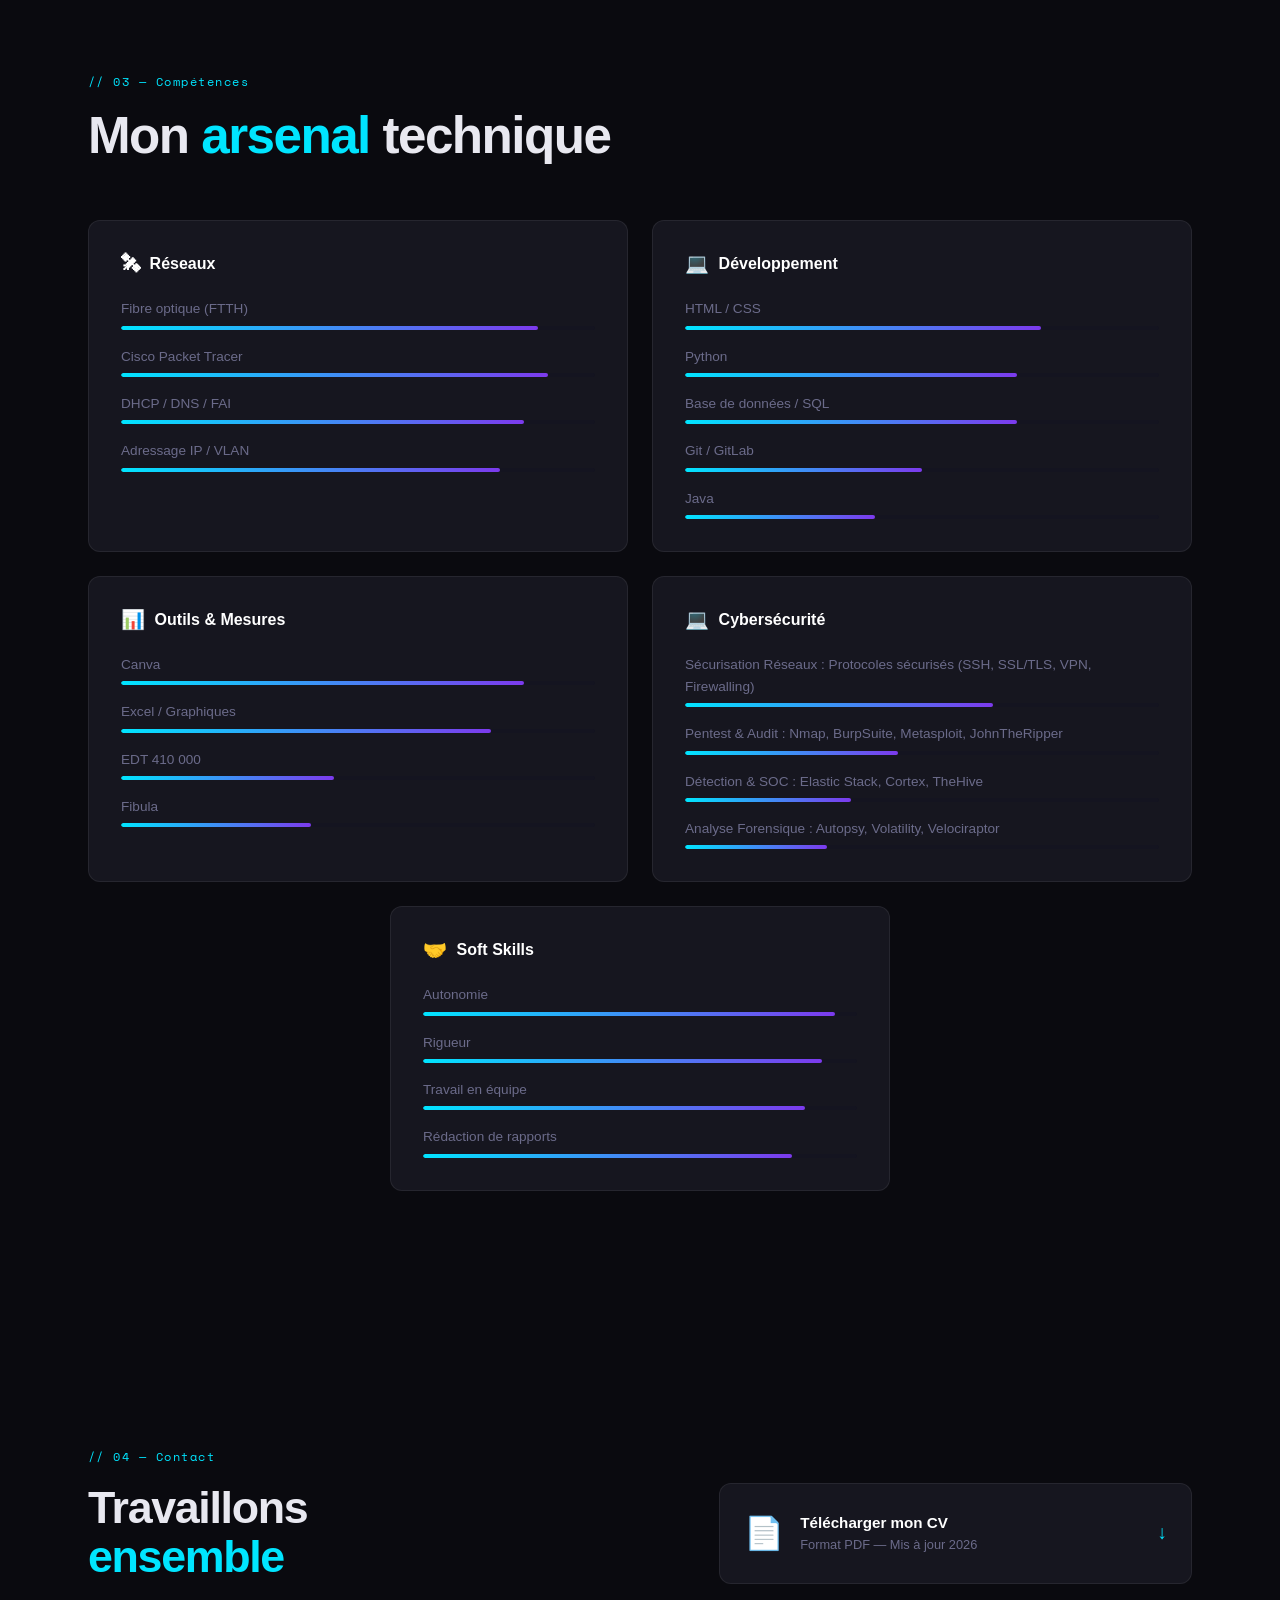
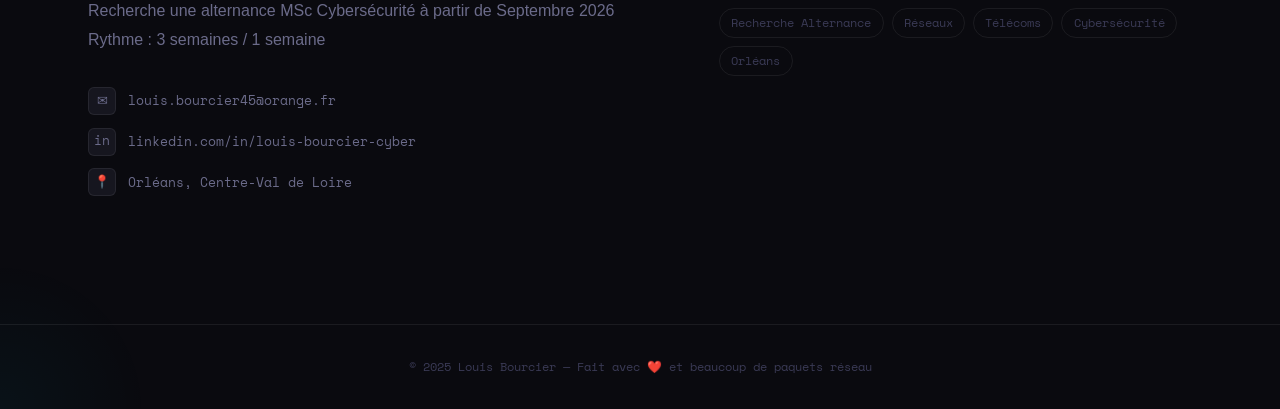
==== commit 37cb013c: "Modification d'une erreur de texte" ====
--- a/index.html
+++ b/index.html
@@ -218,7 +218,7 @@
       <div class="contact-right">
         <a href="Curriculum-Vitae-BOURCIER-Louis.pdf" download class="cv-download-card">
           <div class="cv-icon">📄</div>
-          <div><strong>Télécharger mon CV</strong><p>Format PDF — Mis à jour 2025</p></div>
+          <div><strong>Télécharger mon CV</strong><p>Format PDF — Mis à jour 2026</p></div>
           <span class="cv-arrow">↓</span>
         </a>
         <div class="contact-tags">
